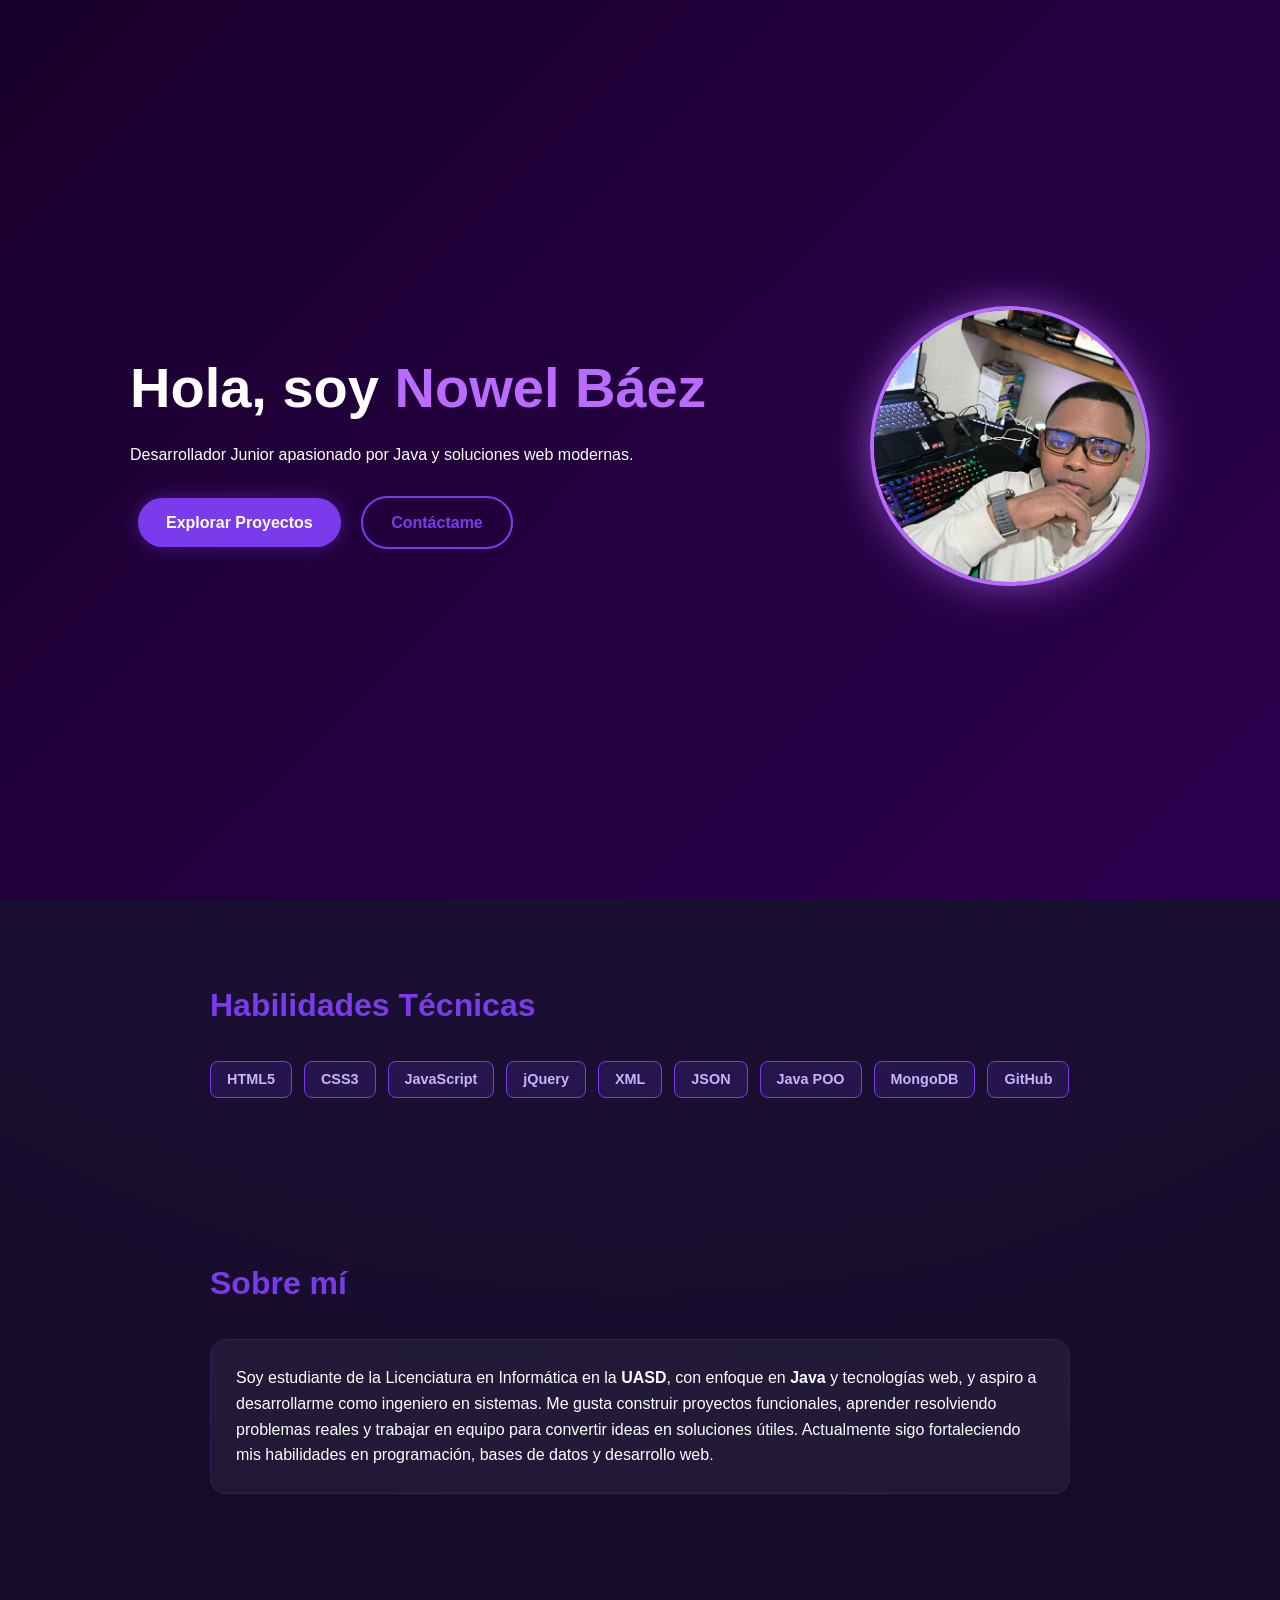
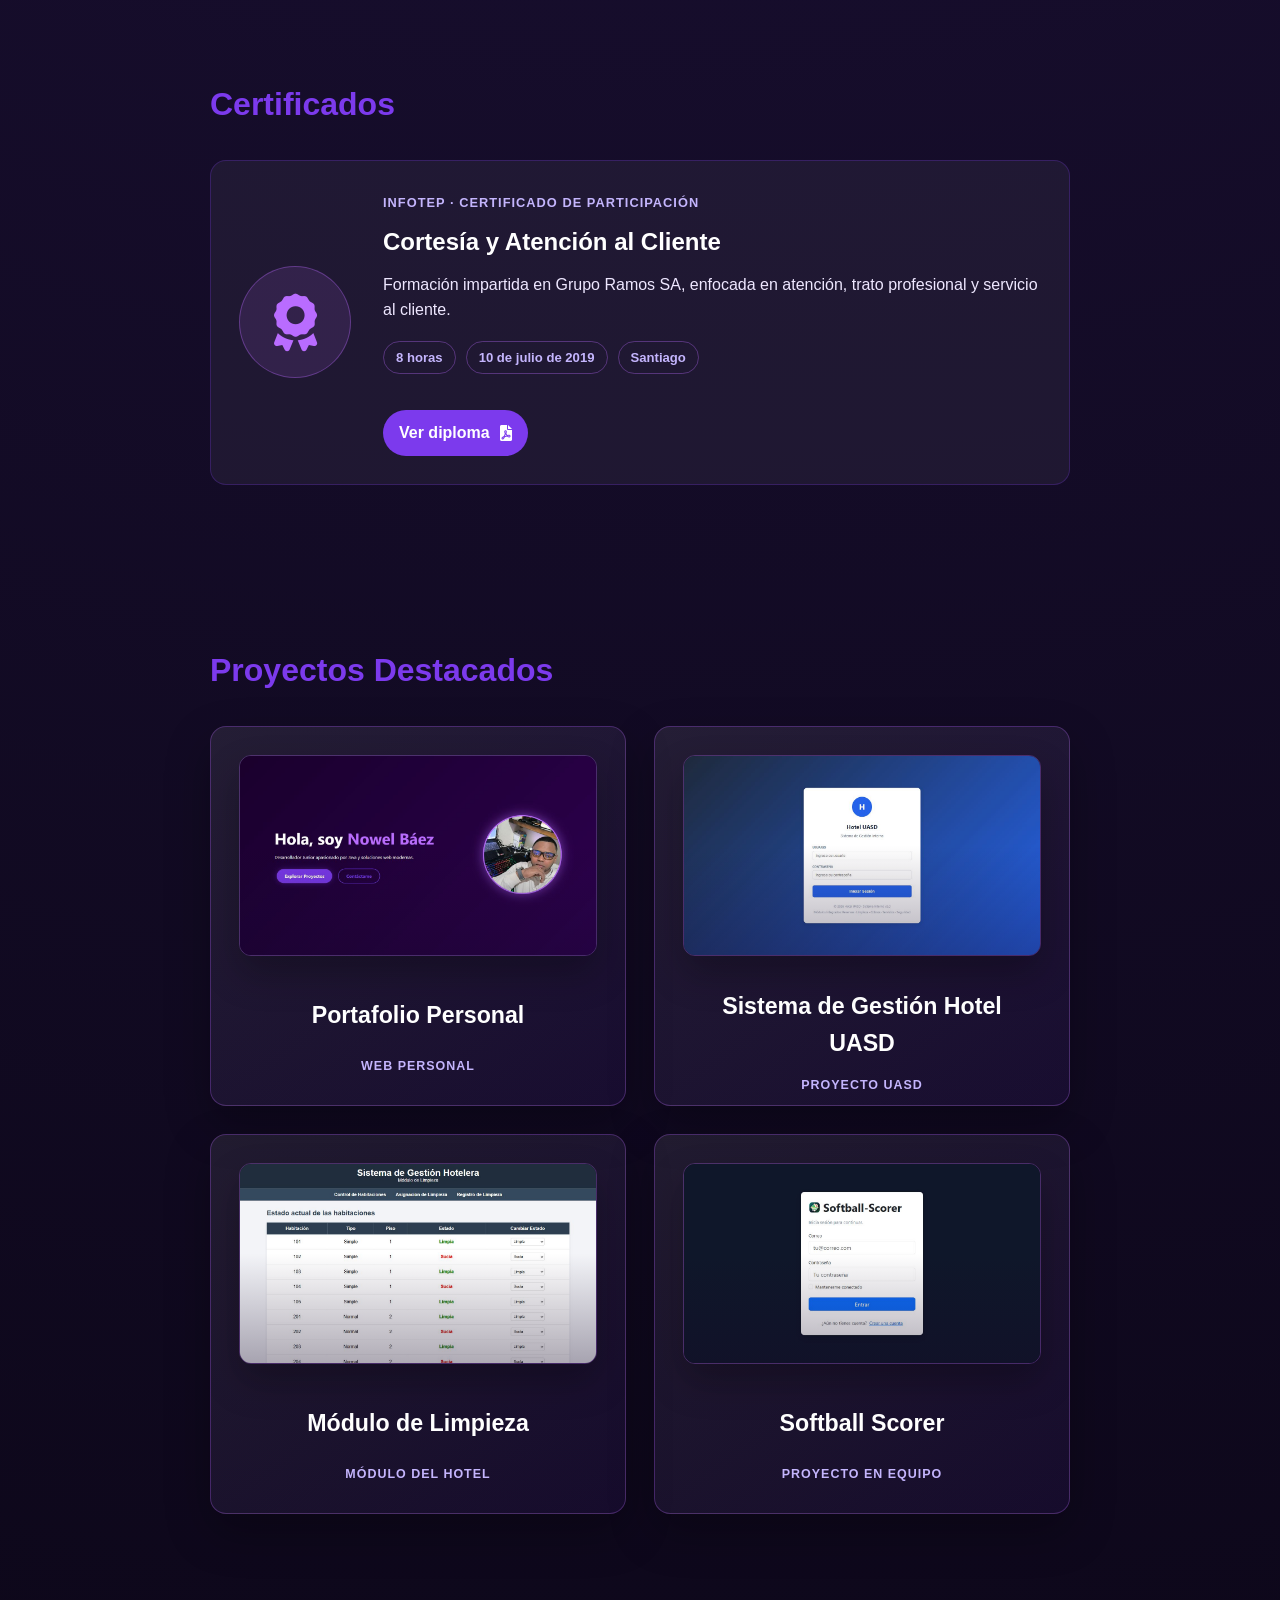
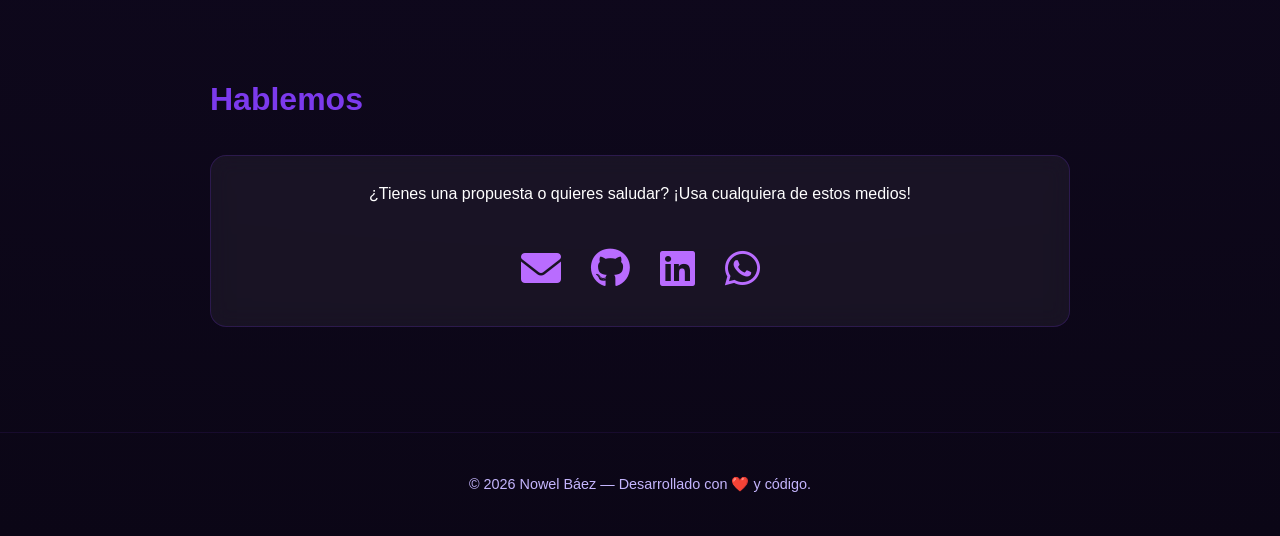
==== index.html @ e8043a9c "Agregar capturas reales a proyectos" ====
﻿<!DOCTYPE html>
<html lang="es">
<head>
    <meta charset="UTF-8">
    <meta name="viewport" content="width=device-width, initial-scale=1.0">
    <title>Nowel Báez | Desarrollador Java & Web</title>
    <link rel="stylesheet" href="style.css?v=project-images-1">
    <link rel="stylesheet" href="https://cdnjs.cloudflare.com/ajax/libs/font-awesome/6.0.0/css/all.min.css">
</head>

<body>

    <header>
        <div class="hero">
            <div class="hero-content">
                <div class="hero-text">
                    <h1>Hola, soy <span>Nowel Báez</span></h1>
                    <p>Desarrollador Junior apasionado por Java y soluciones web modernas.</p>
                    <div class="buttons">
                        <a href="#proyectos" class="btn-primary">Explorar Proyectos</a>
                        <a href="#contacto" class="btn-secondary">Contáctame</a>
                    </div>
                </div>
                <div class="hero-image">
                    <img src="img/nowel.jpg" alt="Foto de perfil de Nowel Báez">
                </div>
            </div>
        </div>
    </header>

    <section id="habilidades">
        <h2>Habilidades Técnicas</h2>
        <div class="skills-container">
            <span class="skill-tag">HTML5</span>
            <span class="skill-tag">CSS3</span>
            <span class="skill-tag">JavaScript</span>
            <span class="skill-tag">jQuery</span>
            <span class="skill-tag">XML</span>
            <span class="skill-tag">JSON</span>
            <span class="skill-tag">Java POO</span>
            <span class="skill-tag">MongoDB</span>
            <span class="skill-tag">GitHub</span>
        </div>
    </section>

    <section id="sobre-mi">
        <h2>Sobre mí</h2>
        <div class="card">
            <p>
                Soy estudiante de la Licenciatura en Informática en la <strong>UASD</strong>, con enfoque en <strong>Java</strong> y tecnologías web, y aspiro a desarrollarme como ingeniero en sistemas.
                Me gusta construir proyectos funcionales, aprender resolviendo problemas reales y trabajar en equipo para convertir ideas en soluciones útiles.
                Actualmente sigo fortaleciendo mis habilidades en programación, bases de datos y desarrollo web.
            </p>
        </div>
    </section>

    <section id="certificados">
        <h2>Certificados</h2>
        <div class="certificate-card">
            <div class="certificate-icon">
                <i class="fas fa-award"></i>
            </div>
            <div class="certificate-content">
                <span class="certificate-kicker">INFOTEP · Certificado de Participación</span>
                <h3>Cortesía y Atención al Cliente</h3>
                <p>Formación impartida en Grupo Ramos SA, enfocada en atención, trato profesional y servicio al cliente.</p>
                <div class="certificate-details">
                    <span>8 horas</span>
                    <span>10 de julio de 2019</span>
                    <span>Santiago</span>
                </div>
                <a href="certificados/cortesia-atencion-cliente-infotep.pdf" target="_blank" class="project-link">
                    Ver diploma <i class="fas fa-file-pdf"></i>
                </a>
            </div>
        </div>
    </section>

    <section id="proyectos">
        <h2>Proyectos Destacados</h2>
        <div class="projects-grid">
            <article class="project-card">
                <div class="project-card-inner">
                    <div class="project-face project-front">
                        <figure class="project-preview">
                            <img src="img/proyectos/portafolio.png" alt="Vista del portafolio personal ejecutado">
                        </figure>
                        <h3>Portafolio Personal</h3>
                        <span class="project-kicker">Web personal</span>
                    </div>
                    <div class="project-face project-back">
                        <h3>Descripción</h3>
                        <p>Lo hice para mostrar quién soy, qué estoy aprendiendo y tener un espacio donde reunir mis proyectos mientras sigo creciendo como desarrollador.</p>
                        <div class="project-tags">
                            <span>HTML</span>
                            <span>CSS</span>
                            <span>GitHub Pages</span>
                        </div>
                        <a href="https://github.com/nowelbaez2017-ux/nowelbaez2017-ux.github.io" target="_blank" class="project-link">
                            Ver proyecto <i class="fab fa-github"></i>
                        </a>
                    </div>
                </div>
            </article>

            <article class="project-card">
                <div class="project-card-inner">
                    <div class="project-face project-front">
                        <figure class="project-preview">
                            <img src="img/proyectos/hotel-uasd.png" alt="Pantalla de acceso del Sistema de Gestión Hotel UASD">
                        </figure>
                        <h3>Sistema de Gestión Hotel UASD</h3>
                        <span class="project-kicker">Proyecto UASD</span>
                    </div>
                    <div class="project-face project-back">
                        <h3>Descripción</h3>
                        <p>Proyecto final desarrollado con la participación del curso completo, organizado en grupos de tres personas. Cada grupo trabajó un módulo específico y luego se integraron las partes para construir un sistema hotelero funcional.</p>
                        <div class="project-tags">
                            <span>HTML</span>
                            <span>CSS</span>
                            <span>JavaScript</span>
                            <span>jQuery</span>
                            <span>XML</span>
                            <span>Proyecto grupal</span>
                        </div>
                        <a href="https://github.com/nowelbaez2017-ux/nowelbaez2017-ux.github.io/tree/hotel-uasd-sistema-gestion" target="_blank" class="project-link">
                            Ver proyecto <i class="fab fa-github"></i>
                        </a>
                    </div>
                </div>
            </article>

            <article class="project-card">
                <div class="project-card-inner">
                    <div class="project-face project-front">
                        <figure class="project-preview">
                            <img src="img/proyectos/modulo-limpieza.png" alt="Vista del módulo de limpieza del hotel ejecutado">
                        </figure>
                        <h3>Módulo de Limpieza</h3>
                        <span class="project-kicker">Módulo del hotel</span>
                    </div>
                    <div class="project-face project-back">
                        <h3>Descripción</h3>
                        <p>Este módulo de limpieza permite gestionar las habitaciones del hotel, asignar tareas al personal y actualizar el estado de cada habitación para llevar un mejor control dentro del sistema.</p>
                        <div class="project-tags">
                            <span>HTML</span>
                            <span>JavaScript</span>
                            <span>XML</span>
                            <span>Colaboración</span>
                            <span>Liderazgo</span>
                        </div>
                        <a href="https://github.com/nowelbaez2017-ux/nowelbaez2017-ux.github.io/tree/hotel-uasd-sistema-gestion/modules/limpieza" target="_blank" class="project-link">
                            Ver proyecto <i class="fab fa-github"></i>
                        </a>
                    </div>
                </div>
            </article>

            <article class="project-card">
                <div class="project-card-inner">
                    <div class="project-face project-front">
                        <figure class="project-preview">
                            <img src="img/proyectos/softball-scorer.png" alt="Pantalla de acceso de Softball Scorer">
                        </figure>
                        <h3>Softball Scorer</h3>
                        <span class="project-kicker">Proyecto en equipo</span>
                    </div>
                    <div class="project-face project-back">
                        <h3>Descripción</h3>
                        <p>Proyecto desarrollado en colaboración con Wilfredi para optimizar el registro de anotaciones en partidos de softball, reemplazando el uso de hojas físicas por una solución digital más práctica.</p>
                        <div class="project-tags">
                            <span>Java</span>
                            <span>POO</span>
                            <span>Trabajo en equipo</span>
                        </div>
                        <a href="https://github.com/wilfredysilverio/Softball-Scorer" target="_blank" class="project-link">
                            Ver proyecto <i class="fab fa-github"></i>
                        </a>
                    </div>
                </div>
            </article>
        </div>
    </section>

    <section id="contacto">
        <h2>Hablemos</h2>
        <div class="card" style="text-align: center;">
            <p style="margin-bottom: 20px;">¿Tienes una propuesta o quieres saludar? ¡Usa cualquiera de estos medios!</p>
            <div class="contact-icons">
               <a href="mailto:NowelBaez2017@gmail.com" class="social-icon" title="Enviar Email">
                <i class="fas fa-envelope"></i>
              </a>
                <a href="https://github.com/nowelbaez2017-ux" target="_blank" class="social-icon" title="Visitar GitHub">
                    <i class="fab fa-github"></i>
                </a>
                <a href="https://www.linkedin.com/in/nowel-baez-0715b7283/" target="_blank" class="social-icon" title="LinkedIn">
                    <i class="fab fa-linkedin"></i>
                </a>
              <a  href="https://wa.me/18296310717" target="_blank" class="social-icon" title="WhatsApp">
                 <i class="fab fa-whatsapp"></i>
              </a>
            </div>
        </div>
    </section>

    <footer>
        <p>© 2026 Nowel Báez — Desarrollado con ❤️ y código.</p>
    </footer>

</body>
</html>
---- style.css ----
/* 1. ESTILOS GENERALES */
* {
    margin: 0;
    padding: 0;
    box-sizing: border-box;
}

body {
    font-family: 'Segoe UI', Arial, sans-serif;
    background: radial-gradient(circle at top, #1e123b, #0b0616);
    color: #ffffff;
    line-height: 1.6;
}

/* 2. HERO / HEADER */
header {
    background: linear-gradient(135deg, #1a002d, #2d004f);
    min-height: 100vh;
    display: flex;
    align-items: center;
    justify-content: center;
}

.hero {
    width: 100%;
    max-width: 1100px;
    padding: 40px;
}

.hero-content {
    display: flex;
    align-items: center;
    justify-content: space-between;
    gap: 40px;
}

.hero-text h1 {
    font-size: 3.5rem;
    margin-bottom: 10px;
}

.hero-text span {
    color: #b96cff;
}

.hero-image img {
    width: 280px;
    height: 280px;
    object-fit: cover;
    border-radius: 50%;
    border: 4px solid #b96cff;
    box-shadow: 0 0 40px rgba(185, 108, 255, 0.6);
}

/* 3. BOTONES */
.buttons {
    margin-top: 20px;
}

.buttons a {
    display: inline-block;
    padding: 12px 28px;
    margin: 8px;
    border-radius: 999px;
    text-decoration: none;
    font-weight: bold;
    transition: all 0.3s ease;
}

.btn-primary {
    background: #7c3aed;
    color: #fff;
    box-shadow: 0 0 20px rgba(124,58,237,0.4);
}

.btn-primary:hover {
    background: #6d28d9;
    transform: translateY(-3px);
    box-shadow: 0 5px 25px rgba(124,58,237,0.6);
}

.btn-secondary {
    border: 2px solid #7c3aed;
    color: #7c3aed;
}

.btn-secondary:hover {
    background: rgba(124, 58, 237, 0.1);
    transform: translateY(-3px);
}

/* 4. SECCIONES Y TARJETAS */
section {
    max-width: 900px;
    margin: auto;
    padding: 80px 20px;
}

section h2 {
    color: #7c3aed;
    margin-bottom: 30px;
    font-size: 2rem;
}

.card {
    background: rgba(255,255,255,0.05);
    padding: 25px;
    border-radius: 16px;
    margin-bottom: 25px;
    border: 1px solid rgba(124,58,237,0.2);
    backdrop-filter: blur(10px);
    transition: transform 0.3s ease;
}

.card:hover {
    transform: scale(1.01);
    border-color: rgba(185, 108, 255, 0.4);
}

.certificate-card {
    align-items: center;
    background: rgba(255,255,255,0.05);
    border: 1px solid rgba(124,58,237,0.25);
    border-radius: 16px;
    display: grid;
    gap: 24px;
    grid-template-columns: 120px 1fr;
    padding: 28px;
    transition: transform 0.3s ease, border-color 0.3s ease;
}

.certificate-card:hover {
    border-color: rgba(185, 108, 255, 0.4);
    transform: translateY(-4px);
}

.certificate-icon {
    align-items: center;
    background: rgba(185, 108, 255, 0.12);
    border: 1px solid rgba(185, 108, 255, 0.35);
    border-radius: 50%;
    color: #b96cff;
    display: flex;
    font-size: 3.6rem;
    height: 112px;
    justify-content: center;
    width: 112px;
}

.certificate-kicker {
    color: #c4b5fd;
    display: inline-block;
    font-size: 0.8rem;
    font-weight: 700;
    letter-spacing: 0.08em;
    margin-bottom: 10px;
    text-transform: uppercase;
}

.certificate-content h3 {
    font-size: 1.5rem;
    margin-bottom: 10px;
}

.certificate-content p {
    color: #eee7ff;
    margin-bottom: 18px;
}

.certificate-details {
    display: flex;
    flex-wrap: wrap;
    gap: 10px;
    margin-bottom: 18px;
}

.certificate-details span {
    border: 1px solid rgba(185, 108, 255, 0.35);
    border-radius: 999px;
    color: #c4b5fd;
    font-size: 0.82rem;
    font-weight: 600;
    padding: 5px 12px;
}

.projects-grid {
    display: grid;
    grid-template-columns: repeat(2, minmax(0, 1fr));
    gap: 28px;
}

.project-card {
    min-height: 380px;
    perspective: 1200px;
}

.project-card-inner {
    height: 100%;
    min-height: 380px;
    position: relative;
    transform-style: preserve-3d;
    transition: transform 0.7s ease;
}

.project-card:hover .project-card-inner,
.project-card:focus-within .project-card-inner {
    transform: rotateY(180deg);
}

.project-face {
    background: linear-gradient(145deg, rgba(255,255,255,0.08), rgba(124, 58, 237, 0.08));
    border: 1px solid rgba(185, 108, 255, 0.28);
    border-radius: 16px;
    box-shadow: 0 18px 45px rgba(0, 0, 0, 0.28);
    backface-visibility: hidden;
    display: flex;
    flex-direction: column;
    inset: 0;
    min-height: 380px;
    padding: 28px;
    position: absolute;
}

.project-front {
    align-items: center;
    justify-content: space-between;
    overflow: hidden;
    text-align: center;
    transform: rotateY(0deg);
}

.project-back {
    background: linear-gradient(145deg, rgba(124, 58, 237, 0.22), rgba(20, 8, 38, 0.96));
    justify-content: space-between;
    transform: rotateY(180deg);
}

.project-logo {
    align-items: center;
    background: rgba(185, 108, 255, 0.12);
    border: 1px solid rgba(185, 108, 255, 0.35);
    border-radius: 50%;
    box-shadow: 0 0 32px rgba(185, 108, 255, 0.25);
    color: #b96cff;
    display: flex;
    font-size: 4.2rem;
    height: 124px;
    justify-content: center;
    margin-bottom: 26px;
    width: 124px;
}

.project-preview {
    aspect-ratio: 16 / 9;
    border: 1px solid rgba(185, 108, 255, 0.28);
    border-radius: 12px;
    box-shadow: 0 18px 36px rgba(0, 0, 0, 0.26);
    flex-shrink: 0;
    margin: 0 0 20px;
    overflow: hidden;
    position: relative;
    width: 100%;
}

.project-preview::after {
    background: linear-gradient(180deg, rgba(20, 8, 38, 0) 45%, rgba(20, 8, 38, 0.34));
    content: "";
    inset: 0;
    pointer-events: none;
    position: absolute;
}

.project-preview img {
    display: block;
    height: 100%;
    object-fit: cover;
    object-position: center;
    width: 100%;
}

.project-kicker {
    color: #c4b5fd;
    font-size: 0.78rem;
    font-weight: 700;
    letter-spacing: 0.08em;
    text-transform: uppercase;
}

.project-face h3 {
    font-size: 1.45rem;
    margin: 12px 0;
}

.project-front h3 {
    margin-bottom: 14px;
    max-width: 280px;
}

.project-face p {
    color: #eee7ff;
    font-size: 0.92rem;
    line-height: 1.55;
}

.project-tags {
    display: flex;
    flex-wrap: wrap;
    gap: 10px;
    margin-top: 20px;
}

.project-tags span {
    border: 1px solid rgba(185, 108, 255, 0.35);
    border-radius: 999px;
    color: #c4b5fd;
    font-size: 0.78rem;
    font-weight: 600;
    padding: 5px 12px;
}

.project-link {
    align-items: center;
    background: #7c3aed;
    border-radius: 999px;
    color: #ffffff;
    display: inline-flex;
    font-weight: 700;
    gap: 10px;
    margin-top: 18px;
    padding: 10px 16px;
    text-decoration: none;
    width: fit-content;
}

.project-link:hover {
    background: #6d28d9;
    color: #ffffff;
}

/* 4.1 HABILIDADES */
.skills-container {
    display: flex;
    gap: 12px;
    flex-wrap: wrap;
    margin-top: 10px;
}

.skill-tag {
    background: rgba(124, 58, 237, 0.15);
    border: 1px solid #7c3aed;
    color: #c4b5fd;
    padding: 6px 16px;
    border-radius: 8px;
    font-size: 0.9rem;
    font-weight: 600;
    transition: background 0.3s;
}

/* 5. ICONOS DE CONTACTO Y PROYECTOS */
.contact-icons {
    display: flex;
    justify-content: center;
    gap: 30px;
    flex-wrap: wrap;
    padding-top: 10px;
}

.social-icon, .project-icon {
    color: #b96cff;
    font-size: 2.5rem;
    text-decoration: none;
    transition: all 0.3s ease;
    display: inline-block;
}

.project-icon {
    font-size: 1.8rem;
}

.social-icon:hover, .project-icon:hover {
    color: #ffffff;
    transform: translateY(-8px);
    filter: drop-shadow(0 0 10px #b96cff);
}

/* 6. FOOTER */
footer {
    text-align: center;
    padding: 40px;
    color: #c4b5fd;
    font-size: 0.9rem;
    border-top: 1px solid rgba(124,58,237,0.1);
}

/* 7. RESPONSIVIDAD */
@media (max-width: 768px) {
    .hero-content {
        flex-direction: column-reverse;
        text-align: center;
        gap: 30px;
    }

    .hero-text h1 {
        font-size: 2.5rem;
    }

    .hero-image img {
        width: 200px;
        height: 200px;
    }

    section {
        padding: 50px 20px;
    }

    .projects-grid {
        grid-template-columns: 1fr;
    }

    .certificate-card {
        grid-template-columns: 1fr;
        text-align: center;
    }

    .certificate-icon,
    .certificate-card .project-link {
        margin-left: auto;
        margin-right: auto;
    }

    .certificate-details {
        justify-content: center;
    }

    .project-card,
    .project-card-inner,
    .project-face {
        min-height: 380px;
    }

    .project-logo {
        font-size: 3.4rem;
        height: 104px;
        width: 104px;
    }
    
    .social-icon {
        font-size: 2rem;
        gap: 20px;
    }
}
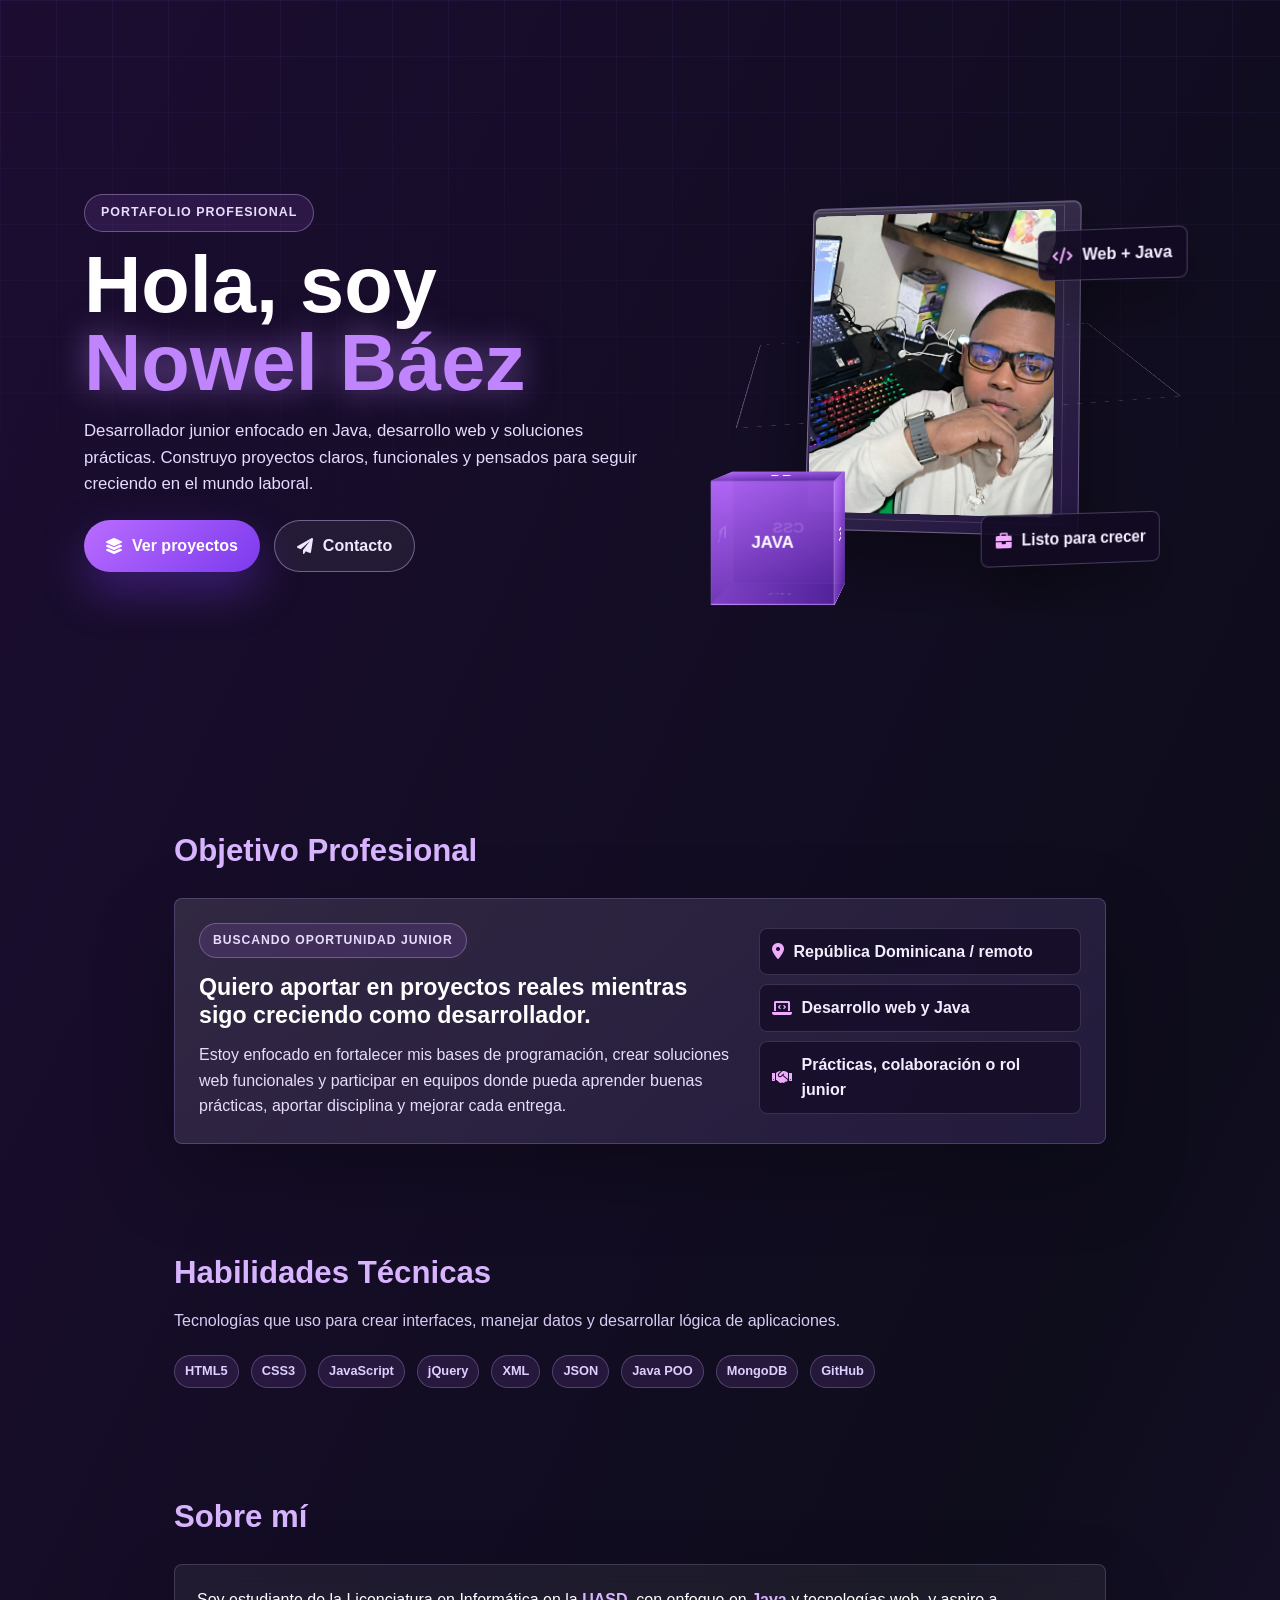
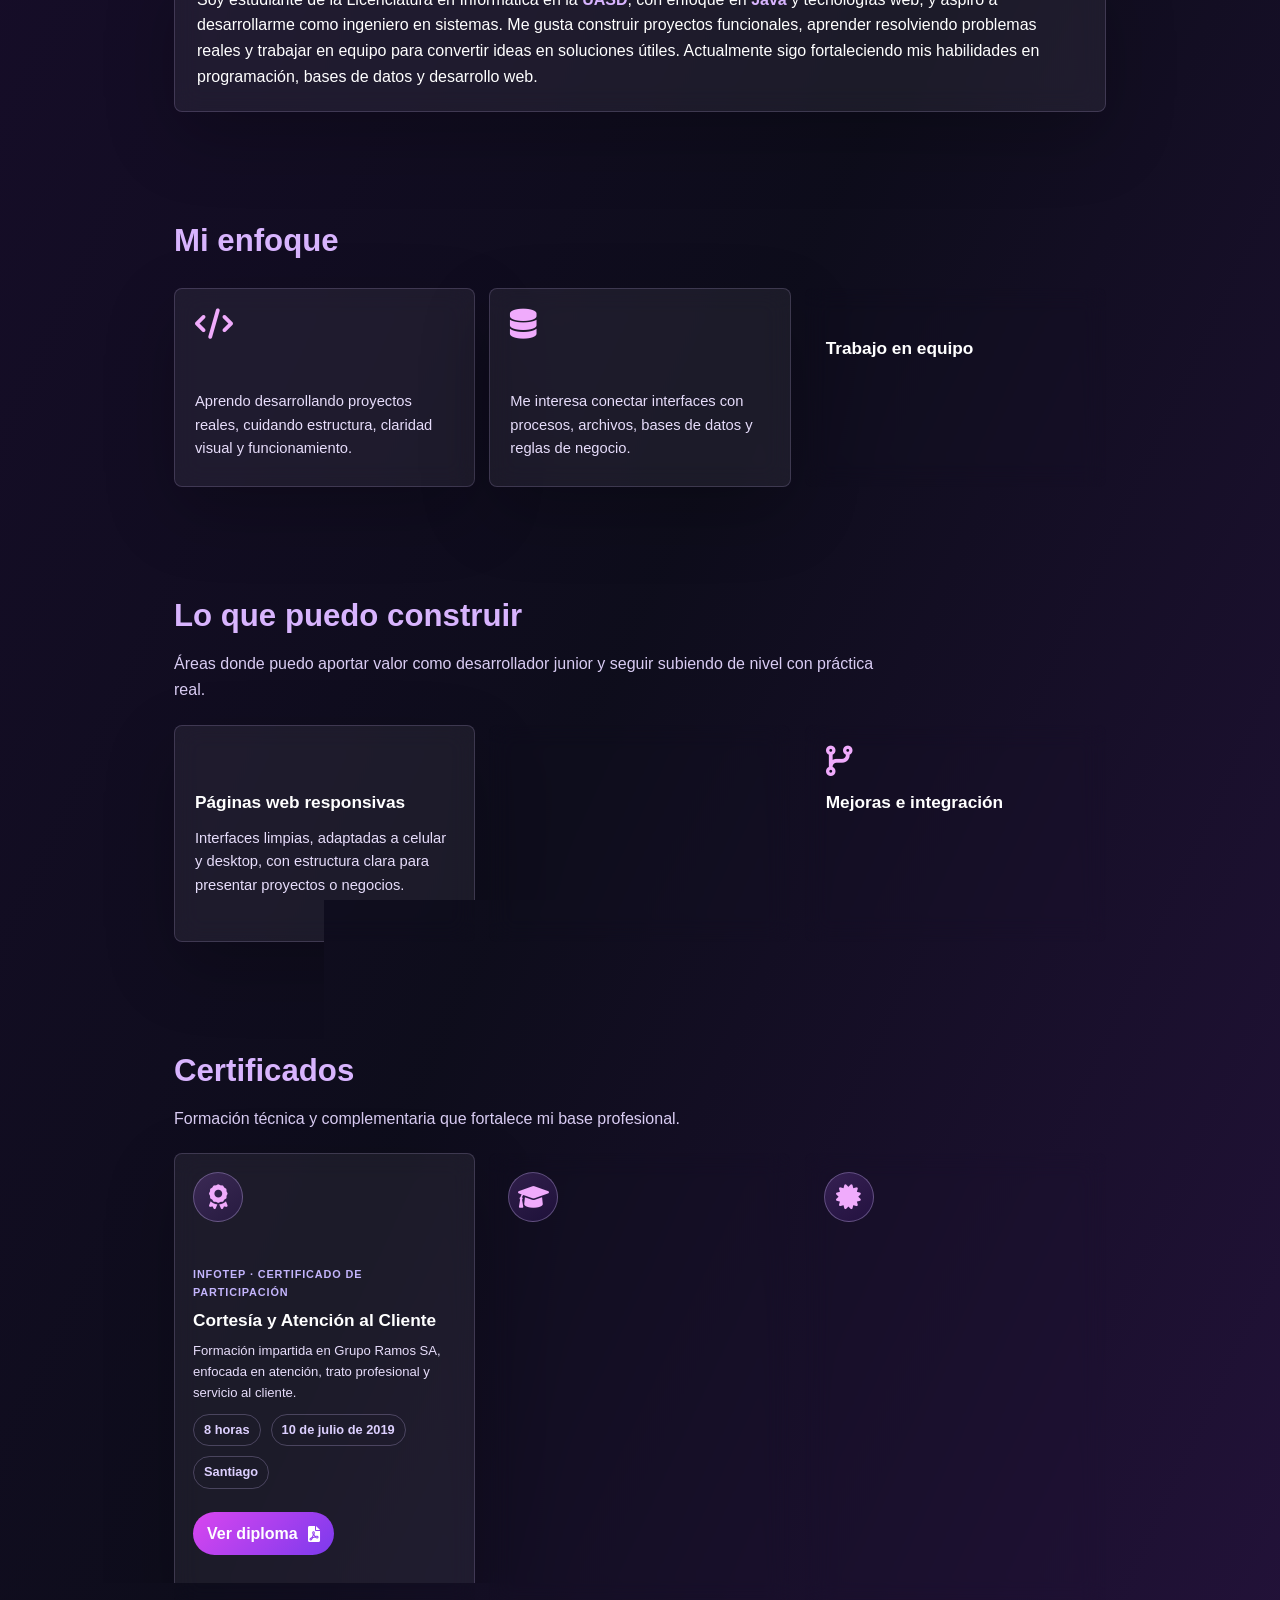
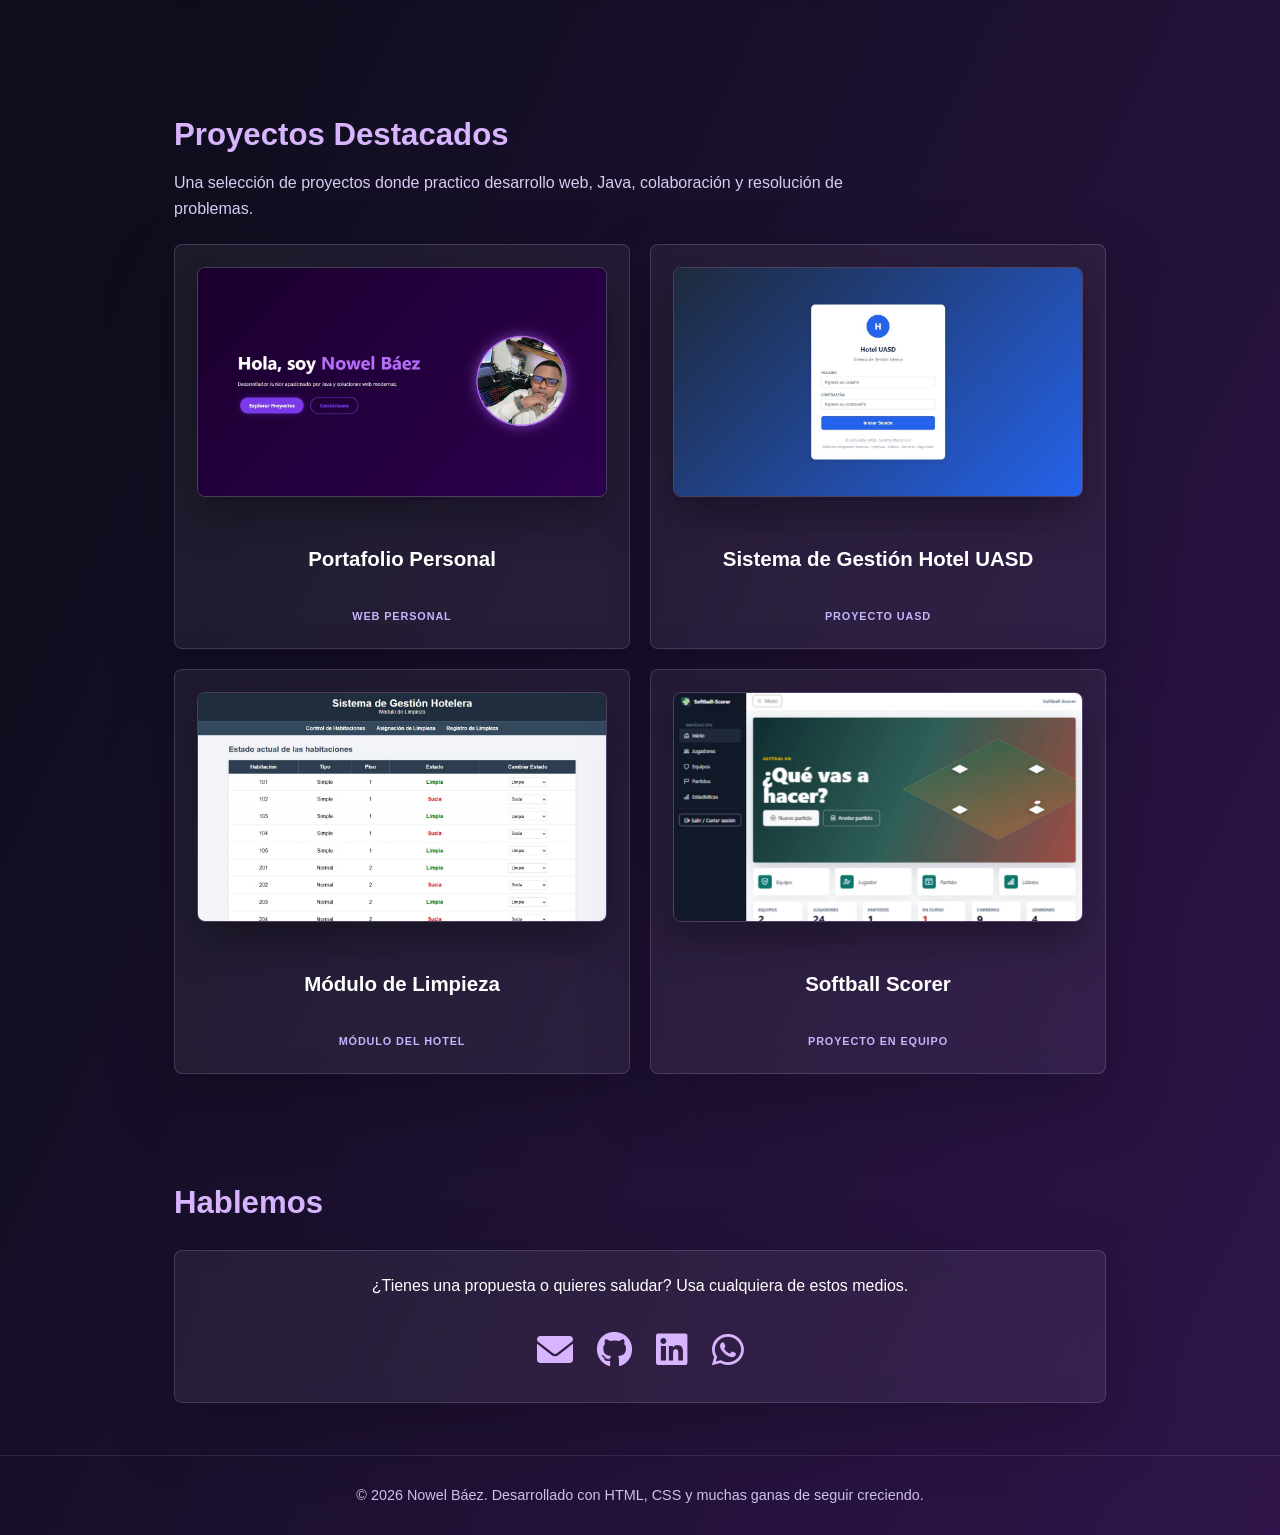
==== commit df394f2d: "Optimizar rendimiento movil del portafolio" ====
--- a/index.html
+++ b/index.html
@@ -3,8 +3,13 @@
 <head>
     <meta charset="UTF-8">
     <meta name="viewport" content="width=device-width, initial-scale=1.0">
-    <title>Nowel Báez | Desarrollador Java & Web</title>
-    <link rel="stylesheet" href="style.css?v=project-images-1">
+    <title>Nowel Báez | Portafolio</title>
+    <meta name="description" content="Portafolio de Nowel Báez, desarrollador junior enfocado en Java, desarrollo web y soluciones funcionales.">
+    <meta property="og:title" content="Nowel Báez | Desarrollador Junior">
+    <meta property="og:description" content="Portafolio profesional de Nowel Báez: Java, desarrollo web, proyectos académicos y soluciones funcionales.">
+    <meta property="og:image" content="img/nowel.jpg">
+    <meta property="og:type" content="website">
+    <link rel="stylesheet" href="style.css?v=mobile-performance-1">
     <link rel="stylesheet" href="https://cdnjs.cloudflare.com/ajax/libs/font-awesome/6.0.0/css/all.min.css">
 </head>
 
@@ -14,22 +19,59 @@
         <div class="hero">
             <div class="hero-content">
                 <div class="hero-text">
+                    <span class="portfolio-label">Portafolio profesional</span>
                     <h1>Hola, soy <span>Nowel Báez</span></h1>
-                    <p>Desarrollador Junior apasionado por Java y soluciones web modernas.</p>
+                    <p>Desarrollador junior enfocado en Java, desarrollo web y soluciones prácticas. Construyo proyectos claros, funcionales y pensados para seguir creciendo en el mundo laboral.</p>
                     <div class="buttons">
-                        <a href="#proyectos" class="btn-primary">Explorar Proyectos</a>
-                        <a href="#contacto" class="btn-secondary">Contáctame</a>
-                    </div>
-                </div>
-                <div class="hero-image">
-                    <img src="img/nowel.jpg" alt="Foto de perfil de Nowel Báez">
+                        <a href="#proyectos" class="btn-primary"><i class="fas fa-layer-group"></i> Ver proyectos</a>
+                        <a href="#contacto" class="btn-secondary"><i class="fas fa-paper-plane"></i> Contacto</a>
+                    </div>
+                </div>
+                <div class="hero-visual" aria-label="Presentación visual de Nowel">
+                    <div class="profile-card tilt-card">
+                        <div class="profile-orbit"></div>
+                        <img src="img/nowel.jpg" alt="Foto de perfil de Nowel Báez" width="1152" height="1154" decoding="async" fetchpriority="high">
+                    </div>
+                    <div class="tech-cube" aria-hidden="true">
+                        <div class="cube-face front">Java</div>
+                        <div class="cube-face back">CSS</div>
+                        <div class="cube-face right">JS</div>
+                        <div class="cube-face left">HTML</div>
+                        <div class="cube-face top">DB</div>
+                        <div class="cube-face bottom">Git</div>
+                    </div>
+                    <div class="floating-card floating-card-one">
+                        <i class="fas fa-code"></i>
+                        <span>Web + Java</span>
+                    </div>
+                    <div class="floating-card floating-card-two">
+                        <i class="fas fa-briefcase"></i>
+                        <span>Listo para crecer</span>
+                    </div>
                 </div>
             </div>
         </div>
     </header>
 
-    <section id="habilidades">
+    <section id="objetivo" class="reveal-section">
+        <h2>Objetivo Profesional</h2>
+        <div class="career-card">
+            <div>
+                <span class="section-badge">Buscando oportunidad junior</span>
+                <h3>Quiero aportar en proyectos reales mientras sigo creciendo como desarrollador.</h3>
+                <p>Estoy enfocado en fortalecer mis bases de programación, crear soluciones web funcionales y participar en equipos donde pueda aprender buenas prácticas, aportar disciplina y mejorar cada entrega.</p>
+            </div>
+            <div class="career-points">
+                <span><i class="fas fa-location-dot"></i> República Dominicana / remoto</span>
+                <span><i class="fas fa-laptop-code"></i> Desarrollo web y Java</span>
+                <span><i class="fas fa-handshake"></i> Prácticas, colaboración o rol junior</span>
+            </div>
+        </div>
+    </section>
+
+    <section id="habilidades" class="reveal-section">
         <h2>Habilidades Técnicas</h2>
+        <p class="section-intro">Tecnologías que uso para crear interfaces, manejar datos y desarrollar lógica de aplicaciones.</p>
         <div class="skills-container">
             <span class="skill-tag">HTML5</span>
             <span class="skill-tag">CSS3</span>
@@ -43,7 +85,7 @@
         </div>
     </section>
 
-    <section id="sobre-mi">
+    <section id="sobre-mi" class="reveal-section">
         <h2>Sobre mí</h2>
         <div class="card">
             <p>
@@ -54,49 +96,138 @@
         </div>
     </section>
 
-    <section id="certificados">
+    <section id="enfoque" class="reveal-section">
+        <h2>Mi enfoque</h2>
+        <div class="focus-grid">
+            <article class="focus-item">
+                <i class="fas fa-code"></i>
+                <h3>Construcción práctica</h3>
+                <p>Aprendo desarrollando proyectos reales, cuidando estructura, claridad visual y funcionamiento.</p>
+            </article>
+            <article class="focus-item">
+                <i class="fas fa-database"></i>
+                <h3>Lógica y datos</h3>
+                <p>Me interesa conectar interfaces con procesos, archivos, bases de datos y reglas de negocio.</p>
+            </article>
+            <article class="focus-item">
+                <i class="fas fa-people-group"></i>
+                <h3>Trabajo en equipo</h3>
+                <p>He colaborado en proyectos académicos dividiendo módulos, integrando avances y documentando resultados.</p>
+            </article>
+        </div>
+    </section>
+
+    <section id="servicios" class="reveal-section">
+        <h2>Lo que puedo construir</h2>
+        <p class="section-intro">Áreas donde puedo aportar valor como desarrollador junior y seguir subiendo de nivel con práctica real.</p>
+        <div class="service-grid">
+            <article class="service-card">
+                <i class="fas fa-window-maximize"></i>
+                <h3>Páginas web responsivas</h3>
+                <p>Interfaces limpias, adaptadas a celular y desktop, con estructura clara para presentar proyectos o negocios.</p>
+            </article>
+            <article class="service-card">
+                <i class="fas fa-gears"></i>
+                <h3>Módulos administrativos</h3>
+                <p>Vistas para registrar, consultar y organizar información, como habitaciones, tareas, usuarios o reportes.</p>
+            </article>
+            <article class="service-card">
+                <i class="fas fa-code-branch"></i>
+                <h3>Mejoras e integración</h3>
+                <p>Corrección de detalles visuales, organización de código, integración de módulos y colaboración en equipo.</p>
+            </article>
+        </div>
+    </section>
+
+    <section id="certificados" class="reveal-section">
         <h2>Certificados</h2>
-        <div class="certificate-card">
-            <div class="certificate-icon">
-                <i class="fas fa-award"></i>
-            </div>
-            <div class="certificate-content">
-                <span class="certificate-kicker">INFOTEP · Certificado de Participación</span>
-                <h3>Cortesía y Atención al Cliente</h3>
-                <p>Formación impartida en Grupo Ramos SA, enfocada en atención, trato profesional y servicio al cliente.</p>
-                <div class="certificate-details">
-                    <span>8 horas</span>
-                    <span>10 de julio de 2019</span>
-                    <span>Santiago</span>
-                </div>
-                <a href="certificados/cortesia-atencion-cliente-infotep.pdf" target="_blank" class="project-link">
-                    Ver diploma <i class="fas fa-file-pdf"></i>
-                </a>
-            </div>
-        </div>
-    </section>
-
-    <section id="proyectos">
+        <p class="section-intro">Formación técnica y complementaria que fortalece mi base profesional.</p>
+        <div class="certificate-list">
+            <div class="certificate-card">
+                <div class="certificate-icon">
+                    <i class="fas fa-award"></i>
+                </div>
+                <div class="certificate-content">
+                    <span class="certificate-kicker">INFOTEP · Certificado de Participación</span>
+                    <h3>Cortesía y Atención al Cliente</h3>
+                    <p>Formación impartida en Grupo Ramos SA, enfocada en atención, trato profesional y servicio al cliente.</p>
+                    <div class="certificate-details">
+                        <span>8 horas</span>
+                        <span>10 de julio de 2019</span>
+                        <span>Santiago</span>
+                    </div>
+                    <a href="certificados/cortesia-atencion-cliente-infotep.pdf" target="_blank" rel="noopener noreferrer" class="project-link">
+                        Ver diploma <i class="fas fa-file-pdf"></i>
+                    </a>
+                </div>
+            </div>
+
+            <div class="certificate-card">
+                <div class="certificate-icon">
+                    <i class="fas fa-graduation-cap"></i>
+                </div>
+                <div class="certificate-content">
+                    <span class="certificate-kicker">Ministerio de Educación · Certificación académica</span>
+                    <h3>Bachillerato Técnico en Mecatrónica</h3>
+                    <p>Certificación del Politécnico México que valida mi formación técnico-profesional en el área de Mecatrónica.</p>
+                    <div class="certificate-details">
+                        <span>Politécnico México</span>
+                        <span>Técnico Profesional</span>
+                        <span>26 de julio de 2018</span>
+                    </div>
+                    <a href="certificados/bachillerato-tecnico-mecatronica.pdf" target="_blank" rel="noopener noreferrer" class="project-link">
+                        Ver certificado <i class="fas fa-file-pdf"></i>
+                    </a>
+                </div>
+            </div>
+
+            <div class="certificate-card">
+                <div class="certificate-icon">
+                    <i class="fas fa-certificate"></i>
+                </div>
+                <div class="certificate-content">
+                    <span class="certificate-kicker">Politécnico México · Diploma técnico-profesional</span>
+                    <h3>Técnico en Mecatrónica</h3>
+                    <p>Diploma de formación técnica donde fortalecí bases prácticas de tecnología, mantenimiento y resolución de problemas.</p>
+                    <div class="certificate-details">
+                        <span>Mecatrónica</span>
+                        <span>Modalidad Técnico Profesional</span>
+                        <span>2017</span>
+                    </div>
+                    <a href="certificados/diploma-tecnico-mecatronica.pdf" target="_blank" rel="noopener noreferrer" class="project-link">
+                        Ver diploma <i class="fas fa-file-pdf"></i>
+                    </a>
+                </div>
+            </div>
+        </div>
+    </section>
+
+    <section id="proyectos" class="reveal-section">
         <h2>Proyectos Destacados</h2>
+        <p class="section-intro">Una selección de proyectos donde practico desarrollo web, Java, colaboración y resolución de problemas.</p>
         <div class="projects-grid">
             <article class="project-card">
                 <div class="project-card-inner">
                     <div class="project-face project-front">
                         <figure class="project-preview">
-                            <img src="img/proyectos/portafolio.png" alt="Vista del portafolio personal ejecutado">
+                            <img src="img/proyectos/portafolio.png" alt="Vista del portafolio personal ejecutado" width="1264" height="720" loading="lazy" decoding="async">
                         </figure>
                         <h3>Portafolio Personal</h3>
                         <span class="project-kicker">Web personal</span>
                     </div>
                     <div class="project-face project-back">
-                        <h3>Descripción</h3>
+                        <h3>Portafolio Personal</h3>
                         <p>Lo hice para mostrar quién soy, qué estoy aprendiendo y tener un espacio donde reunir mis proyectos mientras sigo creciendo como desarrollador.</p>
+                        <div class="project-meta">
+                            <span><strong>Rol:</strong> Diseño y desarrollo completo</span>
+                            <span><strong>Aprendizaje:</strong> Identidad visual, responsive y presentación profesional</span>
+                        </div>
                         <div class="project-tags">
                             <span>HTML</span>
                             <span>CSS</span>
                             <span>GitHub Pages</span>
                         </div>
-                        <a href="https://github.com/nowelbaez2017-ux/nowelbaez2017-ux.github.io" target="_blank" class="project-link">
+                        <a href="https://github.com/nowelbaez2017-ux/nowelbaez2017-ux.github.io" target="_blank" rel="noopener noreferrer" class="project-link">
                             Ver proyecto <i class="fab fa-github"></i>
                         </a>
                     </div>
@@ -107,14 +238,18 @@
                 <div class="project-card-inner">
                     <div class="project-face project-front">
                         <figure class="project-preview">
-                            <img src="img/proyectos/hotel-uasd.png" alt="Pantalla de acceso del Sistema de Gestión Hotel UASD">
+                            <img src="img/proyectos/hotel-uasd.png" alt="Pantalla de acceso del Sistema de Gestión Hotel UASD" width="1280" height="720" loading="lazy" decoding="async">
                         </figure>
                         <h3>Sistema de Gestión Hotel UASD</h3>
                         <span class="project-kicker">Proyecto UASD</span>
                     </div>
                     <div class="project-face project-back">
-                        <h3>Descripción</h3>
+                        <h3>Sistema de Gestión Hotel UASD</h3>
                         <p>Proyecto final desarrollado con la participación del curso completo, organizado en grupos de tres personas. Cada grupo trabajó un módulo específico y luego se integraron las partes para construir un sistema hotelero funcional.</p>
+                        <div class="project-meta">
+                            <span><strong>Problema:</strong> Centralizar procesos de gestión hotelera</span>
+                            <span><strong>Rol:</strong> Colaboración por módulo e integración con el equipo</span>
+                        </div>
                         <div class="project-tags">
                             <span>HTML</span>
                             <span>CSS</span>
@@ -123,7 +258,7 @@
                             <span>XML</span>
                             <span>Proyecto grupal</span>
                         </div>
-                        <a href="https://github.com/nowelbaez2017-ux/nowelbaez2017-ux.github.io/tree/hotel-uasd-sistema-gestion" target="_blank" class="project-link">
+                        <a href="https://github.com/nowelbaez2017-ux/sistema-hotelero-uasd" target="_blank" rel="noopener noreferrer" class="project-link">
                             Ver proyecto <i class="fab fa-github"></i>
                         </a>
                     </div>
@@ -134,14 +269,18 @@
                 <div class="project-card-inner">
                     <div class="project-face project-front">
                         <figure class="project-preview">
-                            <img src="img/proyectos/modulo-limpieza.png" alt="Vista del módulo de limpieza del hotel ejecutado">
+                            <img src="img/proyectos/modulo-limpieza.png" alt="Vista del módulo de limpieza del hotel ejecutado" width="1274" height="720" loading="lazy" decoding="async">
                         </figure>
                         <h3>Módulo de Limpieza</h3>
                         <span class="project-kicker">Módulo del hotel</span>
                     </div>
                     <div class="project-face project-back">
-                        <h3>Descripción</h3>
+                        <h3>Módulo de Limpieza</h3>
                         <p>Este módulo de limpieza permite gestionar las habitaciones del hotel, asignar tareas al personal y actualizar el estado de cada habitación para llevar un mejor control dentro del sistema.</p>
+                        <div class="project-meta">
+                            <span><strong>Problema:</strong> Controlar estados y tareas de habitaciones</span>
+                            <span><strong>Aporte:</strong> Flujo de limpieza, organización y liderazgo del módulo</span>
+                        </div>
                         <div class="project-tags">
                             <span>HTML</span>
                             <span>JavaScript</span>
@@ -149,7 +288,7 @@
                             <span>Colaboración</span>
                             <span>Liderazgo</span>
                         </div>
-                        <a href="https://github.com/nowelbaez2017-ux/nowelbaez2017-ux.github.io/tree/hotel-uasd-sistema-gestion/modules/limpieza" target="_blank" class="project-link">
+                        <a href="https://github.com/nabxo/sistema-hotelero-limpieza" target="_blank" rel="noopener noreferrer" class="project-link">
                             Ver proyecto <i class="fab fa-github"></i>
                         </a>
                     </div>
@@ -160,20 +299,24 @@
                 <div class="project-card-inner">
                     <div class="project-face project-front">
                         <figure class="project-preview">
-                            <img src="img/proyectos/softball-scorer.png" alt="Pantalla de acceso de Softball Scorer">
+                            <img src="img/proyectos/softball-scorer.png" alt="Pantalla de acceso de Softball Scorer" width="1264" height="720" loading="lazy" decoding="async">
                         </figure>
                         <h3>Softball Scorer</h3>
                         <span class="project-kicker">Proyecto en equipo</span>
                     </div>
                     <div class="project-face project-back">
-                        <h3>Descripción</h3>
+                        <h3>Softball Scorer</h3>
                         <p>Proyecto desarrollado en colaboración con Wilfredi para optimizar el registro de anotaciones en partidos de softball, reemplazando el uso de hojas físicas por una solución digital más práctica.</p>
+                        <div class="project-meta">
+                            <span><strong>Problema:</strong> Digitalizar anotaciones deportivas</span>
+                            <span><strong>Aprendizaje:</strong> Java POO, trabajo en equipo y lógica de registro</span>
+                        </div>
                         <div class="project-tags">
                             <span>Java</span>
                             <span>POO</span>
                             <span>Trabajo en equipo</span>
                         </div>
-                        <a href="https://github.com/wilfredysilverio/Softball-Scorer" target="_blank" class="project-link">
+                        <a href="https://github.com/wilfredysilverio/Softball-Scorer" target="_blank" rel="noopener noreferrer" class="project-link">
                             Ver proyecto <i class="fab fa-github"></i>
                         </a>
                     </div>
@@ -182,21 +325,21 @@
         </div>
     </section>
 
-    <section id="contacto">
+    <section id="contacto" class="reveal-section">
         <h2>Hablemos</h2>
-        <div class="card" style="text-align: center;">
-            <p style="margin-bottom: 20px;">¿Tienes una propuesta o quieres saludar? ¡Usa cualquiera de estos medios!</p>
+        <div class="card contact-card">
+            <p>¿Tienes una propuesta o quieres saludar? Usa cualquiera de estos medios.</p>
             <div class="contact-icons">
-               <a href="mailto:NowelBaez2017@gmail.com" class="social-icon" title="Enviar Email">
+               <a href="mailto:NowelBaez2017@gmail.com" class="social-icon" title="Enviar Email" aria-label="Enviar email a Nowel">
                 <i class="fas fa-envelope"></i>
               </a>
-                <a href="https://github.com/nowelbaez2017-ux" target="_blank" class="social-icon" title="Visitar GitHub">
+                <a href="https://github.com/nowelbaez2017-ux" target="_blank" rel="noopener noreferrer" class="social-icon" title="Visitar GitHub" aria-label="Visitar GitHub de Nowel">
                     <i class="fab fa-github"></i>
                 </a>
-                <a href="https://www.linkedin.com/in/nowel-baez-0715b7283/" target="_blank" class="social-icon" title="LinkedIn">
+                <a href="https://www.linkedin.com/in/nowel-baez-0715b7283/" target="_blank" rel="noopener noreferrer" class="social-icon" title="LinkedIn" aria-label="Visitar LinkedIn de Nowel">
                     <i class="fab fa-linkedin"></i>
                 </a>
-              <a  href="https://wa.me/18296310717" target="_blank" class="social-icon" title="WhatsApp">
+              <a href="https://wa.me/18296310717" target="_blank" rel="noopener noreferrer" class="social-icon" title="WhatsApp" aria-label="Contactar a Nowel por WhatsApp">
                  <i class="fab fa-whatsapp"></i>
               </a>
             </div>
@@ -204,8 +347,10 @@
     </section>
 
     <footer>
-        <p>© 2026 Nowel Báez — Desarrollado con ❤️ y código.</p>
+        <p>© 2026 Nowel Báez. Desarrollado con HTML, CSS y muchas ganas de seguir creciendo.</p>
     </footer>
+
+    <script src="script.js?v=mobile-performance-1" defer></script>
 
 </body>
 </html>
--- a/style.css
+++ b/style.css
@@ -1,205 +1,543 @@
-/* 1. ESTILOS GENERALES */
+/* 1. BASE */
 * {
+    box-sizing: border-box;
     margin: 0;
     padding: 0;
-    box-sizing: border-box;
+}
+
+html {
+    scroll-behavior: smooth;
+}
+
+img {
+    max-width: 100%;
 }
 
 body {
+    background:
+        linear-gradient(115deg, rgba(23, 8, 45, 0.98), rgba(9, 8, 23, 0.98) 48%, rgba(38, 11, 67, 0.96)),
+        repeating-linear-gradient(90deg, rgba(255,255,255,0.04) 0 1px, transparent 1px 90px);
+    color: #ffffff;
     font-family: 'Segoe UI', Arial, sans-serif;
-    background: radial-gradient(circle at top, #1e123b, #0b0616);
+    line-height: 1.6;
+    min-height: 100vh;
+    overflow-x: hidden;
+}
+
+a {
+    color: inherit;
+}
+
+body::before {
+    background:
+        linear-gradient(rgba(185, 108, 255, 0.08) 1px, transparent 1px),
+        linear-gradient(90deg, rgba(185, 108, 255, 0.08) 1px, transparent 1px);
+    background-size: 56px 56px;
+    content: "";
+    inset: 0;
+    mask-image: linear-gradient(to bottom, rgba(0,0,0,0.8), transparent 70%);
+    pointer-events: none;
+    position: fixed;
+    z-index: -1;
+}
+
+/* 2. HERO */
+header {
+    align-items: center;
+    display: flex;
+    min-height: 86vh;
+    overflow: hidden;
+    position: relative;
+}
+
+.hero {
+    margin: 0 auto;
+    max-width: 1160px;
+    padding: 38px 24px 46px;
+    width: 100%;
+}
+
+.hero-content {
+    align-items: center;
+    display: grid;
+    gap: 38px;
+    grid-template-columns: minmax(0, 1.05fr) minmax(320px, 0.95fr);
+}
+
+.portfolio-label {
+    background: rgba(185, 108, 255, 0.12);
+    border: 1px solid rgba(216, 196, 255, 0.36);
+    border-radius: 999px;
+    color: #e9ddff;
+    display: inline-block;
+    font-size: 0.78rem;
+    font-weight: 800;
+    letter-spacing: 0.08em;
+    margin-bottom: 14px;
+    padding: 8px 16px;
+    text-transform: uppercase;
+}
+
+.hero-text h1 {
+    font-size: clamp(2.55rem, 6.2vw, 5.15rem);
+    letter-spacing: 0;
+    line-height: 0.98;
+    margin-bottom: 16px;
+    max-width: 720px;
+}
+
+.hero-text h1 span {
+    color: #c084fc;
+    text-shadow: 0 0 32px rgba(192, 132, 252, 0.55);
+}
+
+.hero-text p {
+    color: #e6dcff;
+    font-size: 1.05rem;
+    max-width: 680px;
+}
+
+.buttons {
+    display: flex;
+    flex-wrap: wrap;
+}
+
+.buttons {
+    gap: 14px;
+    margin-top: 22px;
+}
+
+.buttons a {
+    align-items: center;
+    border-radius: 999px;
+    display: inline-flex;
+    font-weight: 800;
+    gap: 10px;
+    padding: 12px 22px;
+    text-decoration: none;
+    transition: transform 0.25s ease, box-shadow 0.25s ease, background 0.25s ease;
+}
+
+.btn-primary {
+    background: linear-gradient(135deg, #b96cff, #7c3aed);
+    box-shadow: 0 20px 45px rgba(124, 58, 237, 0.36);
     color: #ffffff;
-    line-height: 1.6;
-}
-
-/* 2. HERO / HEADER */
-header {
-    background: linear-gradient(135deg, #1a002d, #2d004f);
-    min-height: 100vh;
+}
+
+.btn-secondary {
+    background: rgba(255,255,255,0.06);
+    border: 1px solid rgba(216, 196, 255, 0.42);
+    color: #efe8ff;
+}
+
+.buttons a:hover,
+.buttons a:focus-visible {
+    transform: translateY(-4px);
+}
+
+/* 3. ESCENA 3D */
+.hero-visual {
+    min-height: 450px;
+    perspective: 1200px;
+    position: relative;
+}
+
+.profile-card {
+    background: linear-gradient(145deg, rgba(255,255,255,0.18), rgba(124, 58, 237, 0.16));
+    border: 1px solid rgba(216, 196, 255, 0.35);
+    border-radius: 8px;
+    box-shadow:
+        0 34px 80px rgba(0, 0, 0, 0.42),
+        inset 0 1px 0 rgba(255,255,255,0.18);
+    height: 330px;
+    left: 50%;
+    padding: 18px;
+    position: absolute;
+    top: 44px;
+    transform: translateX(-50%) rotateY(-13deg) rotateX(5deg);
+    transform-style: preserve-3d;
+    transition: transform 0.2s ease;
+    width: 278px;
+    z-index: 2;
+}
+
+.profile-card::before {
+    border: 1px solid rgba(255,255,255,0.14);
+    content: "";
+    inset: 11px;
+    pointer-events: none;
+    position: absolute;
+    transform: translateZ(34px);
+}
+
+.profile-card img {
+    border-radius: 6px;
+    display: block;
+    height: 100%;
+    object-fit: cover;
+    position: relative;
+    transform: translateZ(46px);
+    width: 100%;
+}
+
+.profile-orbit {
+    border: 1px solid rgba(216, 196, 255, 0.36);
+    height: 380px;
+    left: 50%;
+    position: absolute;
+    top: 50%;
+    transform: translate(-50%, -50%) rotateX(72deg) rotateZ(-18deg);
+    width: 380px;
+}
+
+.tech-cube {
+    animation: cubeSpin 12s linear infinite;
+    cursor: grab;
+    height: 118px;
+    left: 36px;
+    position: absolute;
+    touch-action: none;
+    top: 318px;
+    transform-style: preserve-3d;
+    user-select: none;
+    width: 118px;
+    z-index: 3;
+}
+
+.tech-cube.is-dragging {
+    animation: none;
+    cursor: grabbing;
+}
+
+.cube-face {
+    align-items: center;
+    background: linear-gradient(145deg, rgba(185, 108, 255, 0.86), rgba(76, 29, 149, 0.86));
+    border: 1px solid rgba(255,255,255,0.22);
+    color: #ffffff;
     display: flex;
+    font-weight: 900;
+    height: 118px;
+    justify-content: center;
+    position: absolute;
+    text-transform: uppercase;
+    width: 118px;
+}
+
+.cube-face.front { transform: rotateY(0deg) translateZ(59px); }
+.cube-face.back { transform: rotateY(180deg) translateZ(59px); }
+.cube-face.right { transform: rotateY(90deg) translateZ(59px); }
+.cube-face.left { transform: rotateY(-90deg) translateZ(59px); }
+.cube-face.top { transform: rotateX(90deg) translateZ(59px); }
+.cube-face.bottom { transform: rotateX(-90deg) translateZ(59px); }
+
+.floating-card {
     align-items: center;
-    justify-content: center;
-}
-
-.hero {
-    width: 100%;
-    max-width: 1100px;
-    padding: 40px;
-}
-
-.hero-content {
+    background: rgba(18, 10, 34, 0.86);
+    border: 1px solid rgba(216, 196, 255, 0.26);
+    border-radius: 8px;
+    box-shadow: 0 24px 58px rgba(0, 0, 0, 0.34);
+    color: #f4eeff;
+    display: inline-flex;
+    font-weight: 800;
+    gap: 10px;
+    padding: 11px 14px;
+    position: absolute;
+    z-index: 4;
+}
+
+.floating-card i {
+    color: #f0abfc;
+}
+
+.floating-card-one {
+    right: 6px;
+    top: 74px;
+    transform: rotateY(-18deg) translateZ(30px);
+}
+
+.floating-card-two {
+    bottom: 48px;
+    right: 42px;
+    transform: rotateY(14deg) translateZ(30px);
+}
+
+@keyframes cubeSpin {
+    from { transform: rotateX(-18deg) rotateY(0deg); }
+    to { transform: rotateX(-18deg) rotateY(360deg); }
+}
+
+/* 4. SECCIONES */
+section {
+    margin: auto;
+    max-width: 980px;
+    padding: 52px 24px;
+}
+
+.reveal-section {
+    opacity: 0;
+    transform: translateY(34px);
+    transition: opacity 0.7s ease, transform 0.7s ease;
+}
+
+.reveal-section.is-visible {
+    opacity: 1;
+    transform: translateY(0);
+}
+
+section h2 {
+    color: #d8b4fe;
+    font-size: 1.95rem;
+    margin-bottom: 22px;
+}
+
+.section-intro {
+    color: #d9ccf3;
+    margin: -12px 0 22px;
+    max-width: 720px;
+}
+
+.card,
+.focus-item,
+.certificate-card,
+.project-face {
+    background: rgba(255,255,255,0.06);
+    border: 1px solid rgba(216, 196, 255, 0.18);
+    border-radius: 8px;
+    box-shadow: 0 26px 70px rgba(0, 0, 0, 0.22);
+    backdrop-filter: blur(12px);
+}
+
+.card {
+    padding: 22px;
+}
+
+.card strong {
+    color: #d8b4fe;
+}
+
+.section-badge {
+    background: rgba(185, 108, 255, 0.13);
+    border: 1px solid rgba(216, 196, 255, 0.3);
+    border-radius: 999px;
+    color: #e9ddff;
+    display: inline-block;
+    font-size: 0.76rem;
+    font-weight: 800;
+    letter-spacing: 0.08em;
+    margin-bottom: 16px;
+    padding: 7px 13px;
+    text-transform: uppercase;
+}
+
+.career-card {
+    align-items: center;
+    background:
+        linear-gradient(145deg, rgba(255,255,255,0.08), rgba(124, 58, 237, 0.12)),
+        rgba(255,255,255,0.04);
+    border: 1px solid rgba(216, 196, 255, 0.2);
+    border-radius: 8px;
+    box-shadow: 0 30px 80px rgba(0, 0, 0, 0.25);
+    display: grid;
+    gap: 22px;
+    grid-template-columns: 1.25fr 0.75fr;
+    padding: 24px;
+}
+
+.career-card h3 {
+    font-size: 1.45rem;
+    line-height: 1.2;
+    margin-bottom: 12px;
+}
+
+.career-card p {
+    color: #e7ddfb;
+}
+
+.career-points {
+    display: grid;
+    gap: 9px;
+}
+
+.career-points span {
+    align-items: center;
+    background: rgba(18, 10, 34, 0.66);
+    border: 1px solid rgba(216, 196, 255, 0.18);
+    border-radius: 8px;
+    color: #f3edff;
     display: flex;
-    align-items: center;
-    justify-content: space-between;
-    gap: 40px;
-}
-
-.hero-text h1 {
-    font-size: 3.5rem;
+    font-weight: 700;
+    gap: 10px;
+    padding: 10px 12px;
+}
+
+.career-points i {
+    color: #f0abfc;
+}
+
+.focus-grid {
+    display: grid;
+    gap: 14px;
+    grid-template-columns: repeat(3, minmax(0, 1fr));
+    perspective: 1000px;
+}
+
+.service-grid {
+    display: grid;
+    gap: 14px;
+    grid-template-columns: repeat(3, minmax(0, 1fr));
+    perspective: 1000px;
+}
+
+.focus-item,
+.service-card {
+    background: rgba(255,255,255,0.06);
+    border: 1px solid rgba(216, 196, 255, 0.18);
+    border-radius: 8px;
+    box-shadow: 0 26px 70px rgba(0, 0, 0, 0.22);
+    backdrop-filter: blur(12px);
+    min-height: 190px;
+    padding: 20px;
+    transform-style: preserve-3d;
+    transition: border-color 0.25s ease, transform 0.2s ease;
+}
+
+.focus-item:hover,
+.service-card:hover {
+    border-color: rgba(240, 171, 252, 0.48);
+}
+
+.focus-item i,
+.service-card i {
+    color: #f0abfc;
+    font-size: 1.9rem;
+    margin-bottom: 13px;
+    transform: translateZ(28px);
+}
+
+.focus-item h3,
+.service-card h3 {
+    font-size: 1.08rem;
     margin-bottom: 10px;
-}
-
-.hero-text span {
-    color: #b96cff;
-}
-
-.hero-image img {
-    width: 280px;
-    height: 280px;
-    object-fit: cover;
-    border-radius: 50%;
-    border: 4px solid #b96cff;
-    box-shadow: 0 0 40px rgba(185, 108, 255, 0.6);
-}
-
-/* 3. BOTONES */
-.buttons {
-    margin-top: 20px;
-}
-
-.buttons a {
-    display: inline-block;
-    padding: 12px 28px;
-    margin: 8px;
-    border-radius: 999px;
-    text-decoration: none;
-    font-weight: bold;
-    transition: all 0.3s ease;
-}
-
-.btn-primary {
-    background: #7c3aed;
-    color: #fff;
-    box-shadow: 0 0 20px rgba(124,58,237,0.4);
-}
-
-.btn-primary:hover {
-    background: #6d28d9;
-    transform: translateY(-3px);
-    box-shadow: 0 5px 25px rgba(124,58,237,0.6);
-}
-
-.btn-secondary {
-    border: 2px solid #7c3aed;
-    color: #7c3aed;
-}
-
-.btn-secondary:hover {
-    background: rgba(124, 58, 237, 0.1);
-    transform: translateY(-3px);
-}
-
-/* 4. SECCIONES Y TARJETAS */
-section {
-    max-width: 900px;
-    margin: auto;
-    padding: 80px 20px;
-}
-
-section h2 {
-    color: #7c3aed;
-    margin-bottom: 30px;
-    font-size: 2rem;
-}
-
-.card {
-    background: rgba(255,255,255,0.05);
-    padding: 25px;
-    border-radius: 16px;
-    margin-bottom: 25px;
-    border: 1px solid rgba(124,58,237,0.2);
-    backdrop-filter: blur(10px);
-    transition: transform 0.3s ease;
-}
-
-.card:hover {
-    transform: scale(1.01);
-    border-color: rgba(185, 108, 255, 0.4);
+    transform: translateZ(22px);
+}
+
+.focus-item p,
+.service-card p,
+.certificate-content p,
+.project-face p {
+    color: #e7ddfb;
+}
+
+.focus-item p,
+.service-card p,
+.project-face p {
+    font-size: 0.92rem;
+}
+
+/* 5. CERTIFICADOS */
+.certificate-list {
+    display: grid;
+    gap: 14px;
+    grid-template-columns: repeat(3, minmax(0, 1fr));
+    perspective: 1100px;
 }
 
 .certificate-card {
-    align-items: center;
-    background: rgba(255,255,255,0.05);
-    border: 1px solid rgba(124,58,237,0.25);
-    border-radius: 16px;
+    align-items: flex-start;
     display: grid;
-    gap: 24px;
-    grid-template-columns: 120px 1fr;
-    padding: 28px;
-    transition: transform 0.3s ease, border-color 0.3s ease;
+    gap: 12px;
+    grid-template-columns: 1fr;
+    padding: 18px;
+    transform-style: preserve-3d;
+    transition: border-color 0.25s ease, box-shadow 0.25s ease, transform 0.2s ease;
 }
 
 .certificate-card:hover {
-    border-color: rgba(185, 108, 255, 0.4);
-    transform: translateY(-4px);
+    border-color: rgba(240, 171, 252, 0.46);
+    box-shadow: 0 34px 80px rgba(76, 29, 149, 0.28);
 }
 
 .certificate-icon {
     align-items: center;
-    background: rgba(185, 108, 255, 0.12);
-    border: 1px solid rgba(185, 108, 255, 0.35);
+    background: linear-gradient(145deg, rgba(185, 108, 255, 0.2), rgba(76, 29, 149, 0.22));
+    border: 1px solid rgba(216, 196, 255, 0.32);
     border-radius: 50%;
-    color: #b96cff;
+    color: #f0abfc;
     display: flex;
-    font-size: 3.6rem;
-    height: 112px;
+    font-size: 1.55rem;
+    height: 50px;
     justify-content: center;
-    width: 112px;
-}
-
-.certificate-kicker {
+    transform: translateZ(32px);
+    width: 50px;
+}
+
+.certificate-kicker,
+.project-kicker {
     color: #c4b5fd;
     display: inline-block;
+    font-size: 0.68rem;
+    font-weight: 800;
+    letter-spacing: 0.08em;
+    text-transform: uppercase;
+}
+
+.certificate-content h3 {
+    font-size: 1.08rem;
+    line-height: 1.25;
+    margin: 7px 0 8px;
+}
+
+.certificate-content p {
+    font-size: 0.82rem;
+    margin-bottom: 11px;
+}
+
+.certificate-details,
+.project-tags,
+.skills-container,
+.contact-icons {
+    display: flex;
+    flex-wrap: wrap;
+}
+
+.certificate-details,
+.project-tags {
+    gap: 10px;
+}
+
+.certificate-details {
+    margin-bottom: 11px;
+}
+
+.certificate-details span,
+.project-tags span,
+.skill-tag {
+    border: 1px solid rgba(216, 196, 255, 0.25);
+    border-radius: 999px;
+    color: #ddd0ff;
     font-size: 0.8rem;
     font-weight: 700;
-    letter-spacing: 0.08em;
-    margin-bottom: 10px;
-    text-transform: uppercase;
-}
-
-.certificate-content h3 {
-    font-size: 1.5rem;
-    margin-bottom: 10px;
-}
-
-.certificate-content p {
-    color: #eee7ff;
-    margin-bottom: 18px;
-}
-
-.certificate-details {
-    display: flex;
-    flex-wrap: wrap;
-    gap: 10px;
-    margin-bottom: 18px;
-}
-
-.certificate-details span {
-    border: 1px solid rgba(185, 108, 255, 0.35);
-    border-radius: 999px;
-    color: #c4b5fd;
-    font-size: 0.82rem;
-    font-weight: 600;
-    padding: 5px 12px;
-}
-
+    padding: 5px 10px;
+}
+
+/* 6. PROYECTOS */
 .projects-grid {
     display: grid;
+    gap: 20px;
     grid-template-columns: repeat(2, minmax(0, 1fr));
-    gap: 28px;
 }
 
 .project-card {
-    min-height: 380px;
+    min-height: 405px;
     perspective: 1200px;
 }
 
 .project-card-inner {
     height: 100%;
-    min-height: 380px;
+    min-height: 405px;
     position: relative;
     transform-style: preserve-3d;
-    transition: transform 0.7s ease;
+    transition: transform 0.75s ease;
 }
 
 .project-card:hover .project-card-inner,
@@ -208,66 +546,42 @@
 }
 
 .project-face {
-    background: linear-gradient(145deg, rgba(255,255,255,0.08), rgba(124, 58, 237, 0.08));
-    border: 1px solid rgba(185, 108, 255, 0.28);
-    border-radius: 16px;
-    box-shadow: 0 18px 45px rgba(0, 0, 0, 0.28);
     backface-visibility: hidden;
     display: flex;
     flex-direction: column;
     inset: 0;
-    min-height: 380px;
-    padding: 28px;
+    justify-content: space-between;
+    min-height: 405px;
+    padding: 22px;
     position: absolute;
 }
 
 .project-front {
     align-items: center;
-    justify-content: space-between;
     overflow: hidden;
     text-align: center;
     transform: rotateY(0deg);
 }
 
 .project-back {
-    background: linear-gradient(145deg, rgba(124, 58, 237, 0.22), rgba(20, 8, 38, 0.96));
-    justify-content: space-between;
+    background: linear-gradient(145deg, rgba(60, 16, 104, 0.92), rgba(17, 9, 31, 0.98));
     transform: rotateY(180deg);
-}
-
-.project-logo {
-    align-items: center;
-    background: rgba(185, 108, 255, 0.12);
-    border: 1px solid rgba(185, 108, 255, 0.35);
-    border-radius: 50%;
-    box-shadow: 0 0 32px rgba(185, 108, 255, 0.25);
-    color: #b96cff;
-    display: flex;
-    font-size: 4.2rem;
-    height: 124px;
-    justify-content: center;
-    margin-bottom: 26px;
-    width: 124px;
 }
 
 .project-preview {
     aspect-ratio: 16 / 9;
-    border: 1px solid rgba(185, 108, 255, 0.28);
-    border-radius: 12px;
-    box-shadow: 0 18px 36px rgba(0, 0, 0, 0.26);
-    flex-shrink: 0;
-    margin: 0 0 20px;
+    border: 1px solid rgba(216, 196, 255, 0.22);
+    border-radius: 8px;
+    box-shadow: 0 18px 42px rgba(0, 0, 0, 0.34);
+    margin: 0 0 14px;
     overflow: hidden;
     position: relative;
+    transform: translateZ(36px);
     width: 100%;
 }
 
-.project-preview::after {
-    background: linear-gradient(180deg, rgba(20, 8, 38, 0) 45%, rgba(20, 8, 38, 0.34));
-    content: "";
-    inset: 0;
-    pointer-events: none;
-    position: absolute;
+.project-preview img {
+    background: rgba(18, 10, 34, 0.9);
 }
 
 .project-preview img {
@@ -278,174 +592,342 @@
     width: 100%;
 }
 
-.project-kicker {
-    color: #c4b5fd;
-    font-size: 0.78rem;
-    font-weight: 700;
-    letter-spacing: 0.08em;
-    text-transform: uppercase;
-}
-
 .project-face h3 {
-    font-size: 1.45rem;
-    margin: 12px 0;
-}
-
-.project-front h3 {
-    margin-bottom: 14px;
-    max-width: 280px;
-}
-
-.project-face p {
-    color: #eee7ff;
-    font-size: 0.92rem;
-    line-height: 1.55;
+    font-size: 1.28rem;
+    margin: 8px 0;
+}
+
+.project-front h3,
+.project-front .project-kicker {
+    transform: translateZ(28px);
 }
 
 .project-tags {
-    display: flex;
-    flex-wrap: wrap;
-    gap: 10px;
-    margin-top: 20px;
-}
-
-.project-tags span {
-    border: 1px solid rgba(185, 108, 255, 0.35);
-    border-radius: 999px;
-    color: #c4b5fd;
-    font-size: 0.78rem;
-    font-weight: 600;
-    padding: 5px 12px;
+    margin-top: 12px;
+}
+
+.project-meta {
+    display: grid;
+    gap: 6px;
+    margin-top: 10px;
+}
+
+.project-meta span {
+    background: rgba(255,255,255,0.055);
+    border-left: 3px solid rgba(240, 171, 252, 0.62);
+    color: #e9ddff;
+    font-size: 0.82rem;
+    padding: 6px 9px;
+}
+
+.project-meta strong {
+    color: #ffffff;
 }
 
 .project-link {
     align-items: center;
-    background: #7c3aed;
+    background: linear-gradient(135deg, #d946ef, #7c3aed);
     border-radius: 999px;
     color: #ffffff;
     display: inline-flex;
-    font-weight: 700;
+    font-weight: 800;
     gap: 10px;
-    margin-top: 18px;
-    padding: 10px 16px;
+    margin-top: 12px;
+    padding: 9px 14px;
     text-decoration: none;
     width: fit-content;
 }
 
-.project-link:hover {
-    background: #6d28d9;
+.project-link:hover,
+.project-link:focus-visible {
+    box-shadow: 0 16px 34px rgba(185, 108, 255, 0.3);
+}
+
+/* 7. HABILIDADES Y CONTACTO */
+.skills-container {
+    gap: 12px;
+}
+
+.skill-tag {
+    background: rgba(185, 108, 255, 0.12);
+}
+
+.contact-card {
+    text-align: center;
+}
+
+.contact-card p {
+    margin-bottom: 14px;
+}
+
+.contact-icons {
+    gap: 24px;
+    justify-content: center;
+    padding-top: 10px;
+}
+
+.social-icon {
+    color: #d8b4fe;
+    display: inline-block;
+    font-size: 2.25rem;
+    text-decoration: none;
+    transition: filter 0.25s ease, transform 0.25s ease, color 0.25s ease;
+}
+
+.social-icon:hover,
+.social-icon:focus-visible {
     color: #ffffff;
-}
-
-/* 4.1 HABILIDADES */
-.skills-container {
-    display: flex;
-    gap: 12px;
-    flex-wrap: wrap;
-    margin-top: 10px;
-}
-
-.skill-tag {
-    background: rgba(124, 58, 237, 0.15);
-    border: 1px solid #7c3aed;
-    color: #c4b5fd;
-    padding: 6px 16px;
-    border-radius: 8px;
+    filter: drop-shadow(0 0 12px rgba(216, 180, 254, 0.72));
+    transform: translateY(-8px) rotateX(12deg);
+}
+
+footer {
+    border-top: 1px solid rgba(216, 196, 255, 0.12);
+    color: #cfc1ea;
     font-size: 0.9rem;
-    font-weight: 600;
-    transition: background 0.3s;
-}
-
-/* 5. ICONOS DE CONTACTO Y PROYECTOS */
-.contact-icons {
-    display: flex;
-    justify-content: center;
-    gap: 30px;
-    flex-wrap: wrap;
-    padding-top: 10px;
-}
-
-.social-icon, .project-icon {
-    color: #b96cff;
-    font-size: 2.5rem;
-    text-decoration: none;
-    transition: all 0.3s ease;
-    display: inline-block;
-}
-
-.project-icon {
-    font-size: 1.8rem;
-}
-
-.social-icon:hover, .project-icon:hover {
-    color: #ffffff;
-    transform: translateY(-8px);
-    filter: drop-shadow(0 0 10px #b96cff);
-}
-
-/* 6. FOOTER */
-footer {
+    padding: 28px 20px;
     text-align: center;
-    padding: 40px;
-    color: #c4b5fd;
-    font-size: 0.9rem;
-    border-top: 1px solid rgba(124,58,237,0.1);
-}
-
-/* 7. RESPONSIVIDAD */
-@media (max-width: 768px) {
+}
+
+/* 8. RESPONSIVIDAD */
+@media (max-width: 860px) {
     .hero-content {
-        flex-direction: column-reverse;
-        text-align: center;
-        gap: 30px;
-    }
-
-    .hero-text h1 {
-        font-size: 2.5rem;
-    }
-
-    .hero-image img {
-        width: 200px;
-        height: 200px;
-    }
-
-    section {
-        padding: 50px 20px;
-    }
-
+        grid-template-columns: 1fr;
+    }
+
+    .hero-visual {
+        min-height: 380px;
+    }
+
+    .profile-card {
+        height: 292px;
+        width: 248px;
+    }
+
+    .profile-orbit {
+        height: 320px;
+        width: 320px;
+    }
+
+    .floating-card-one {
+        right: 8%;
+        top: 70px;
+    }
+
+    .floating-card-two {
+        bottom: 58px;
+        right: 12%;
+    }
+
+    .focus-grid,
+    .certificate-list,
+    .service-grid,
     .projects-grid {
         grid-template-columns: 1fr;
     }
 
+    .career-card {
+        grid-template-columns: 1fr;
+    }
+
+}
+
+@media (max-width: 640px) {
+    html {
+        scroll-behavior: auto;
+    }
+
+    body::before {
+        background-size: 72px 72px;
+        opacity: 0.65;
+    }
+
+    header {
+        min-height: auto;
+    }
+
+    .hero {
+        padding: 28px 18px 38px;
+    }
+
+    .hero-visual {
+        min-height: 332px;
+    }
+
+    .profile-card {
+        height: 258px;
+        top: 34px;
+        width: 218px;
+    }
+
+    .profile-card,
+    .tech-cube {
+        animation-duration: 18s;
+    }
+
+    .profile-card,
+    .focus-item,
+    .service-card,
+    .certificate-card {
+        transform: none !important;
+    }
+
+    .profile-orbit {
+        height: 276px;
+        width: 276px;
+    }
+
+    .floating-card {
+        font-size: 0.84rem;
+        padding: 10px 12px;
+    }
+
+    .floating-card-one {
+        right: 0;
+        top: 22px;
+    }
+
+    .floating-card-two {
+        bottom: 26px;
+        right: 0;
+    }
+
+    .buttons {
+        flex-direction: column;
+    }
+
+    .buttons a {
+        justify-content: center;
+        width: 100%;
+    }
+
+    section {
+        padding: 42px 18px;
+    }
+
+    .reveal-section,
+    .reveal-section.is-visible {
+        opacity: 1;
+        transform: none;
+        transition: none;
+    }
+
+    .card,
+    .career-card,
+    .focus-item,
+    .service-card,
+    .certificate-card,
+    .project-face {
+        backdrop-filter: none;
+        box-shadow: 0 14px 34px rgba(0, 0, 0, 0.22);
+    }
+
+    .focus-item,
+    .service-card {
+        min-height: auto;
+    }
+
     .certificate-card {
         grid-template-columns: 1fr;
-        text-align: center;
-    }
-
-    .certificate-icon,
-    .certificate-card .project-link {
-        margin-left: auto;
-        margin-right: auto;
-    }
-
-    .certificate-details {
-        justify-content: center;
+        padding: 16px;
+        text-align: left;
+    }
+
+    .certificate-icon {
+        font-size: 1.35rem;
+        height: 44px;
+        width: 44px;
+    }
+
+    .certificate-content p {
+        display: none;
+    }
+
+    .certificate-details,
+    .project-tags {
+        justify-content: flex-start;
+    }
+
+    .project-meta {
+        text-align: left;
     }
 
     .project-card,
-    .project-card-inner,
+    .project-card-inner {
+        min-height: auto;
+    }
+
+    .project-card-inner {
+        display: grid;
+        transform: none;
+    }
+
+    .project-card:hover .project-card-inner,
+    .project-card:focus-within .project-card-inner {
+        transform: none;
+    }
+
     .project-face {
-        min-height: 380px;
-    }
-
-    .project-logo {
-        font-size: 3.4rem;
-        height: 104px;
-        width: 104px;
-    }
-    
-    .social-icon {
-        font-size: 2rem;
-        gap: 20px;
-    }
-}
+        min-height: auto;
+        padding: 16px;
+        position: relative;
+    }
+
+    .project-preview {
+        transform: none;
+    }
+
+    .project-front {
+        border-bottom-left-radius: 0;
+        border-bottom-right-radius: 0;
+    }
+
+    .project-back {
+        border-top: 0;
+        border-top-left-radius: 0;
+        border-top-right-radius: 0;
+        transform: none;
+    }
+
+    .project-back h3 {
+        display: none;
+    }
+
+    .project-back p {
+        font-size: 0.86rem;
+    }
+
+    .project-meta span {
+        font-size: 0.78rem;
+    }
+
+    .project-link {
+        align-self: flex-start;
+    }
+}
+
+@media (hover: none), (pointer: coarse) {
+    .reveal-section,
+    .reveal-section.is-visible {
+        opacity: 1;
+        transform: none;
+        transition: none;
+    }
+
+    .focus-item,
+    .service-card,
+    .certificate-card,
+    .tilt-card {
+        transform: none !important;
+    }
+}
+
+@media (prefers-reduced-motion: reduce) {
+    *,
+    *::before,
+    *::after {
+        animation-duration: 0.001ms !important;
+        scroll-behavior: auto !important;
+        transition-duration: 0.001ms !important;
+    }
+}
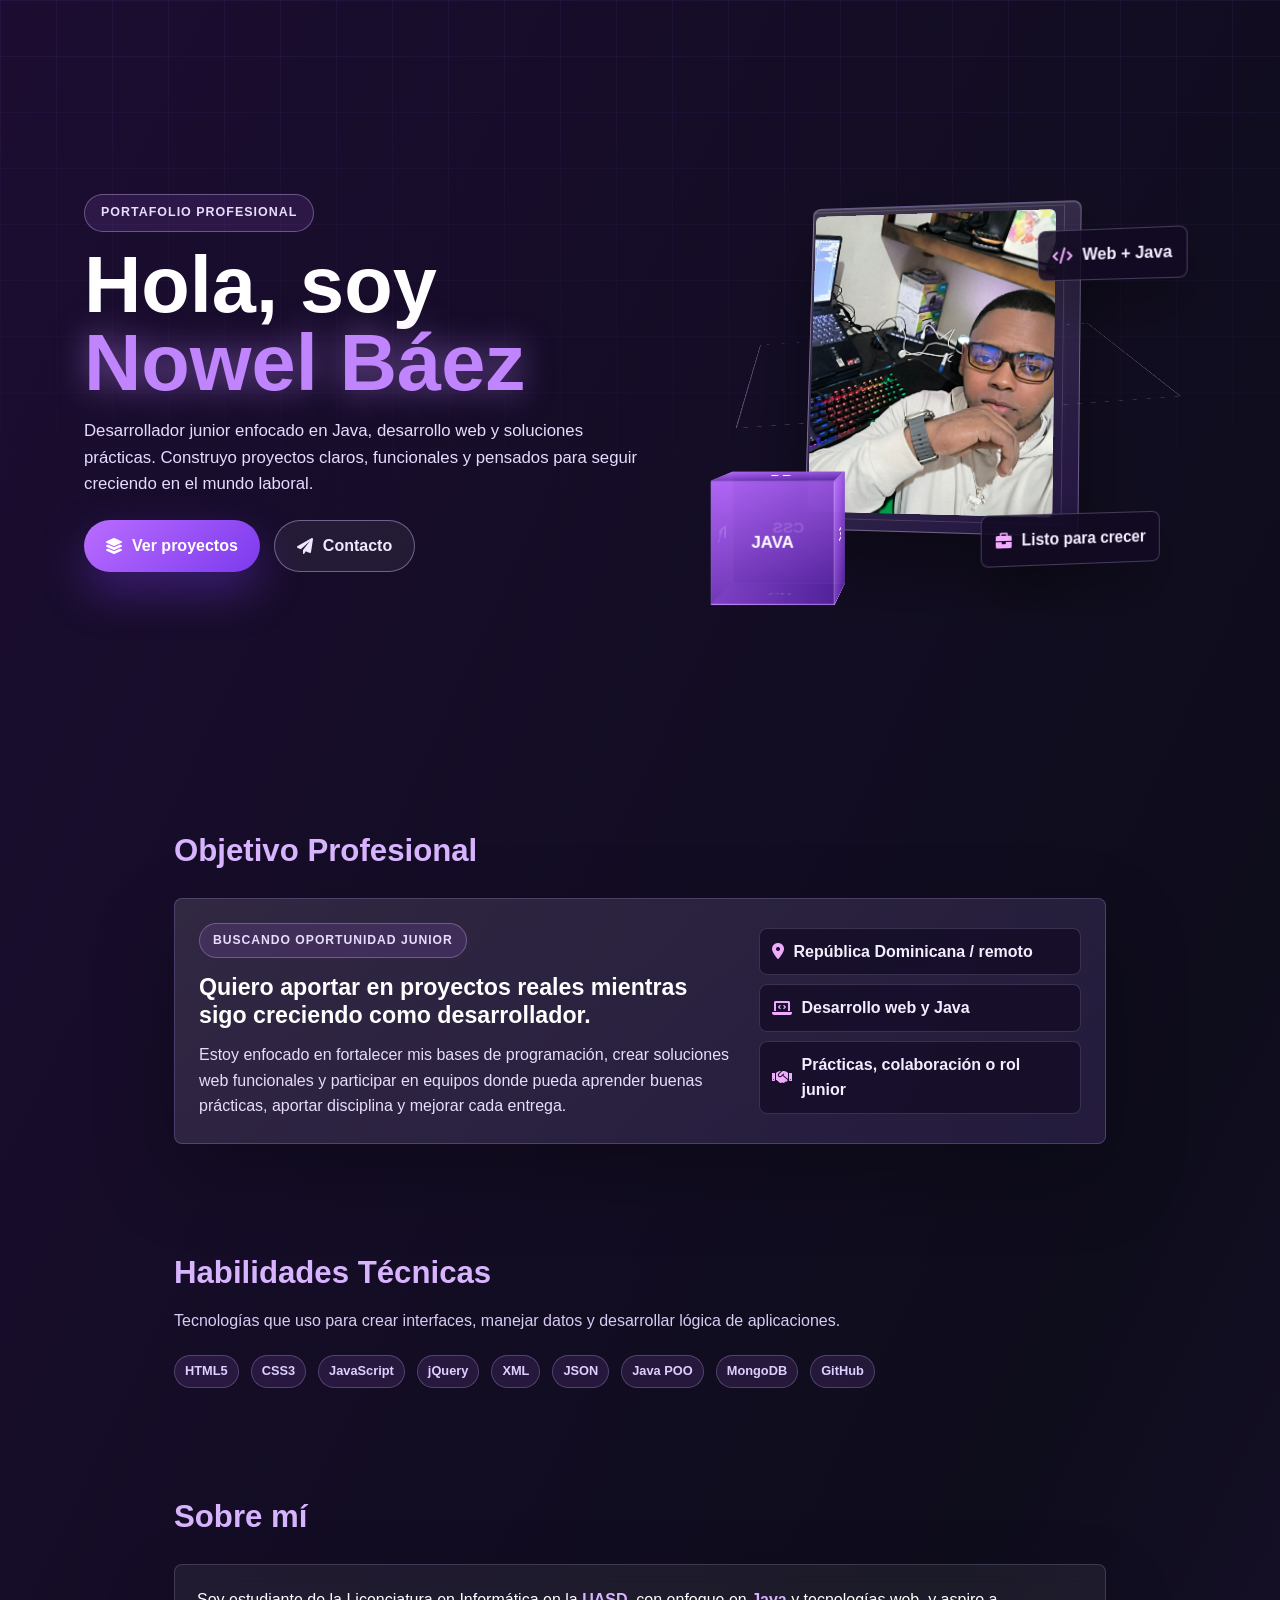
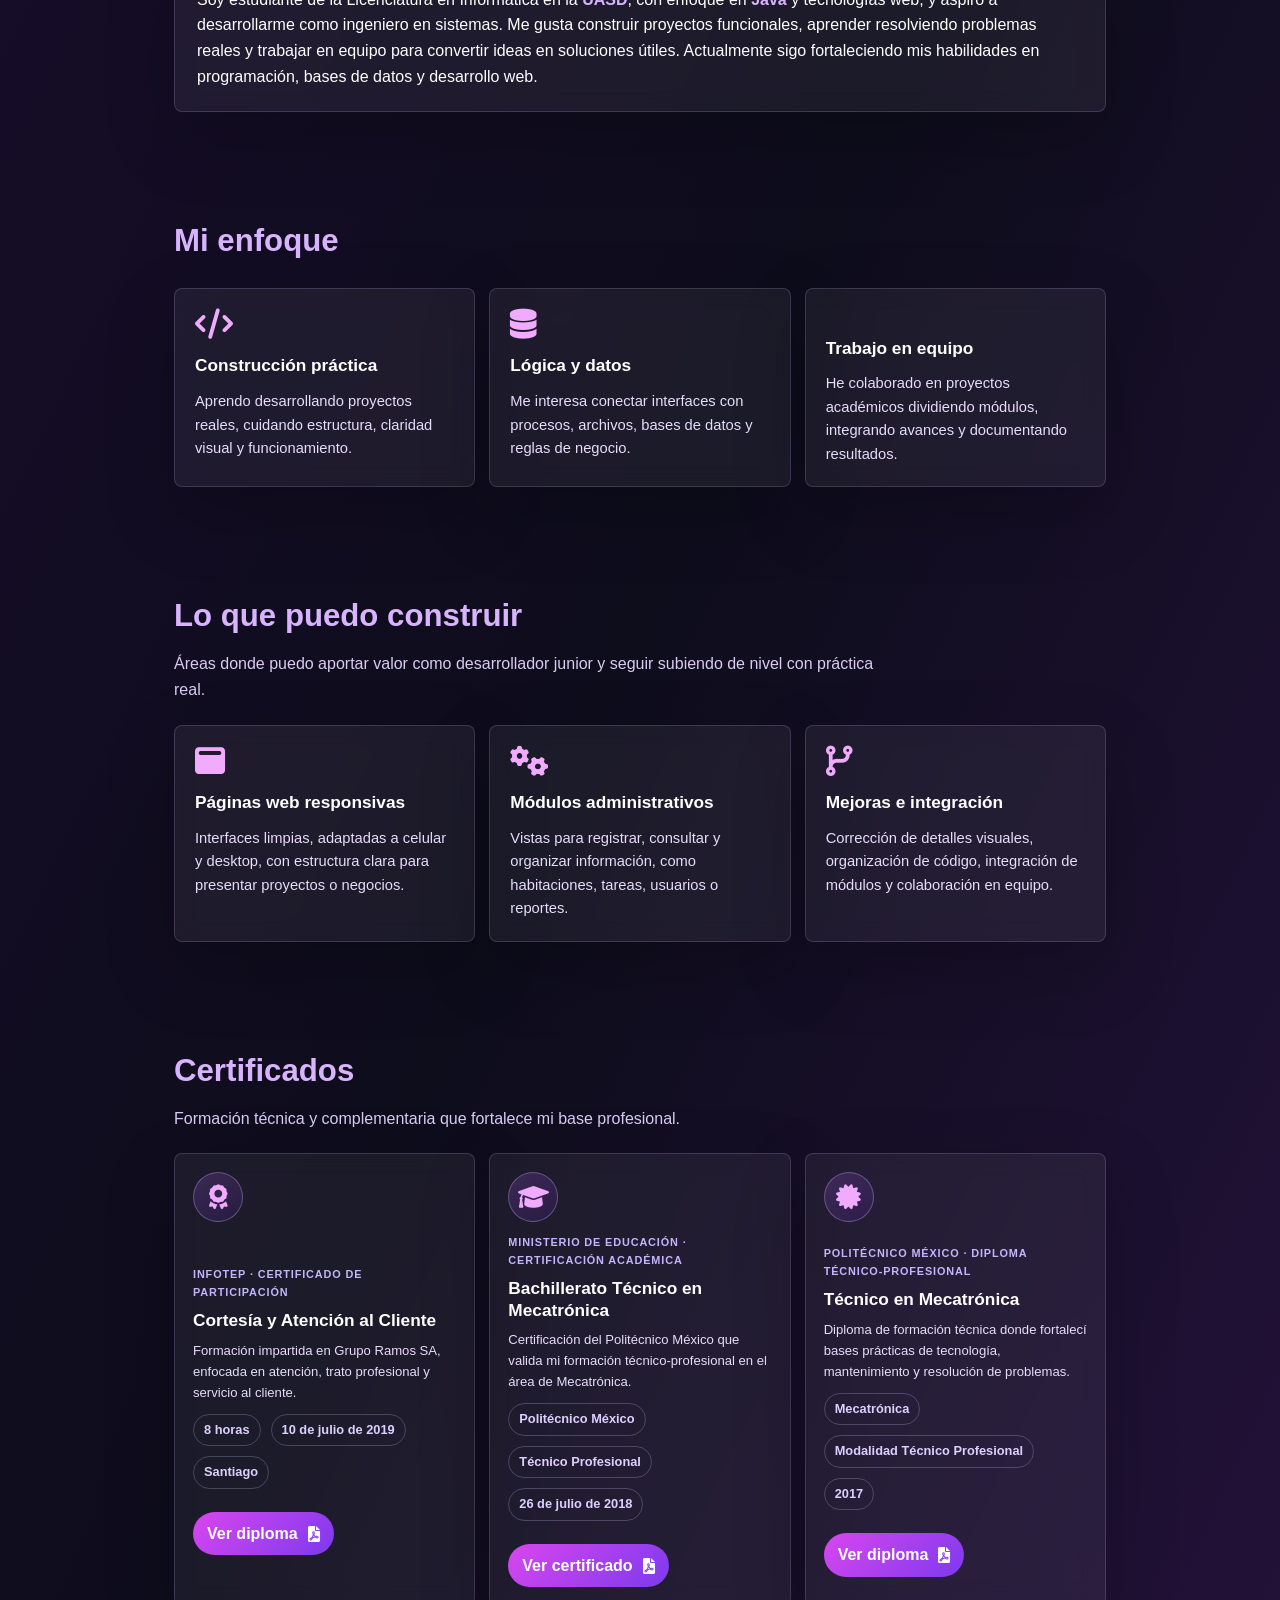
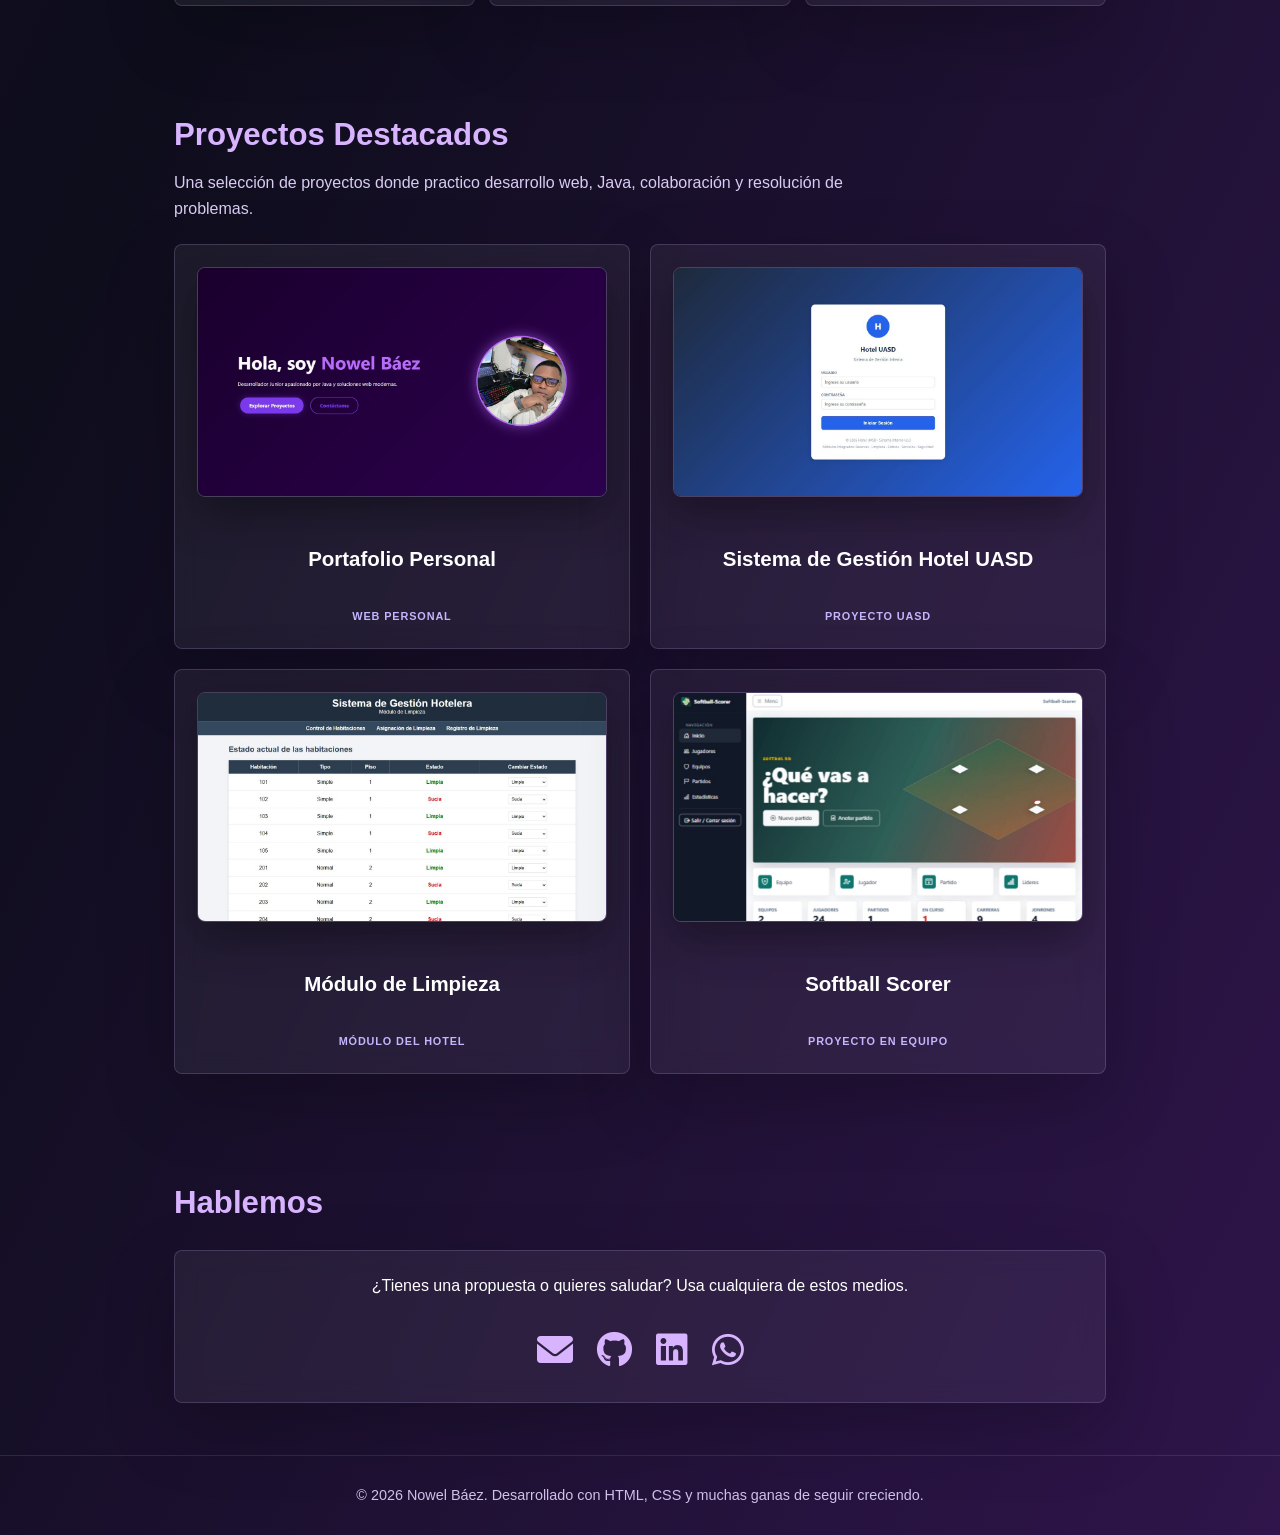
==== commit 1b2d9a68: "Ajustar hero movil del portafolio" ====
--- a/index.html
+++ b/index.html
@@ -9,7 +9,7 @@
     <meta property="og:description" content="Portafolio profesional de Nowel Báez: Java, desarrollo web, proyectos académicos y soluciones funcionales.">
     <meta property="og:image" content="img/nowel.jpg">
     <meta property="og:type" content="website">
-    <link rel="stylesheet" href="style.css?v=mobile-performance-1">
+    <link rel="stylesheet" href="style.css?v=mobile-layout-1">
     <link rel="stylesheet" href="https://cdnjs.cloudflare.com/ajax/libs/font-awesome/6.0.0/css/all.min.css">
 </head>
 
@@ -350,7 +350,7 @@
         <p>© 2026 Nowel Báez. Desarrollado con HTML, CSS y muchas ganas de seguir creciendo.</p>
     </footer>
 
-    <script src="script.js?v=mobile-performance-1" defer></script>
+    <script src="script.js?v=mobile-layout-1" defer></script>
 
 </body>
 </html>
--- a/style.css
+++ b/style.css
@@ -765,7 +765,6 @@
         animation-duration: 18s;
     }
 
-    .profile-card,
     .focus-item,
     .service-card,
     .certificate-card {
@@ -777,19 +776,24 @@
         width: 276px;
     }
 
+    .tech-cube {
+        left: 18px;
+        top: 214px;
+    }
+
     .floating-card {
         font-size: 0.84rem;
         padding: 10px 12px;
     }
 
     .floating-card-one {
-        right: 0;
+        right: 6px;
         top: 22px;
     }
 
     .floating-card-two {
-        bottom: 26px;
-        right: 0;
+        bottom: 16px;
+        right: 8px;
     }
 
     .buttons {
@@ -917,7 +921,11 @@
     .focus-item,
     .service-card,
     .certificate-card,
-    .tilt-card {
+    .profile-card {
+        transform: translateX(-50%) rotateY(-10deg) rotateX(4deg);
+    }
+
+    .tilt-card:not(.profile-card) {
         transform: none !important;
     }
 }
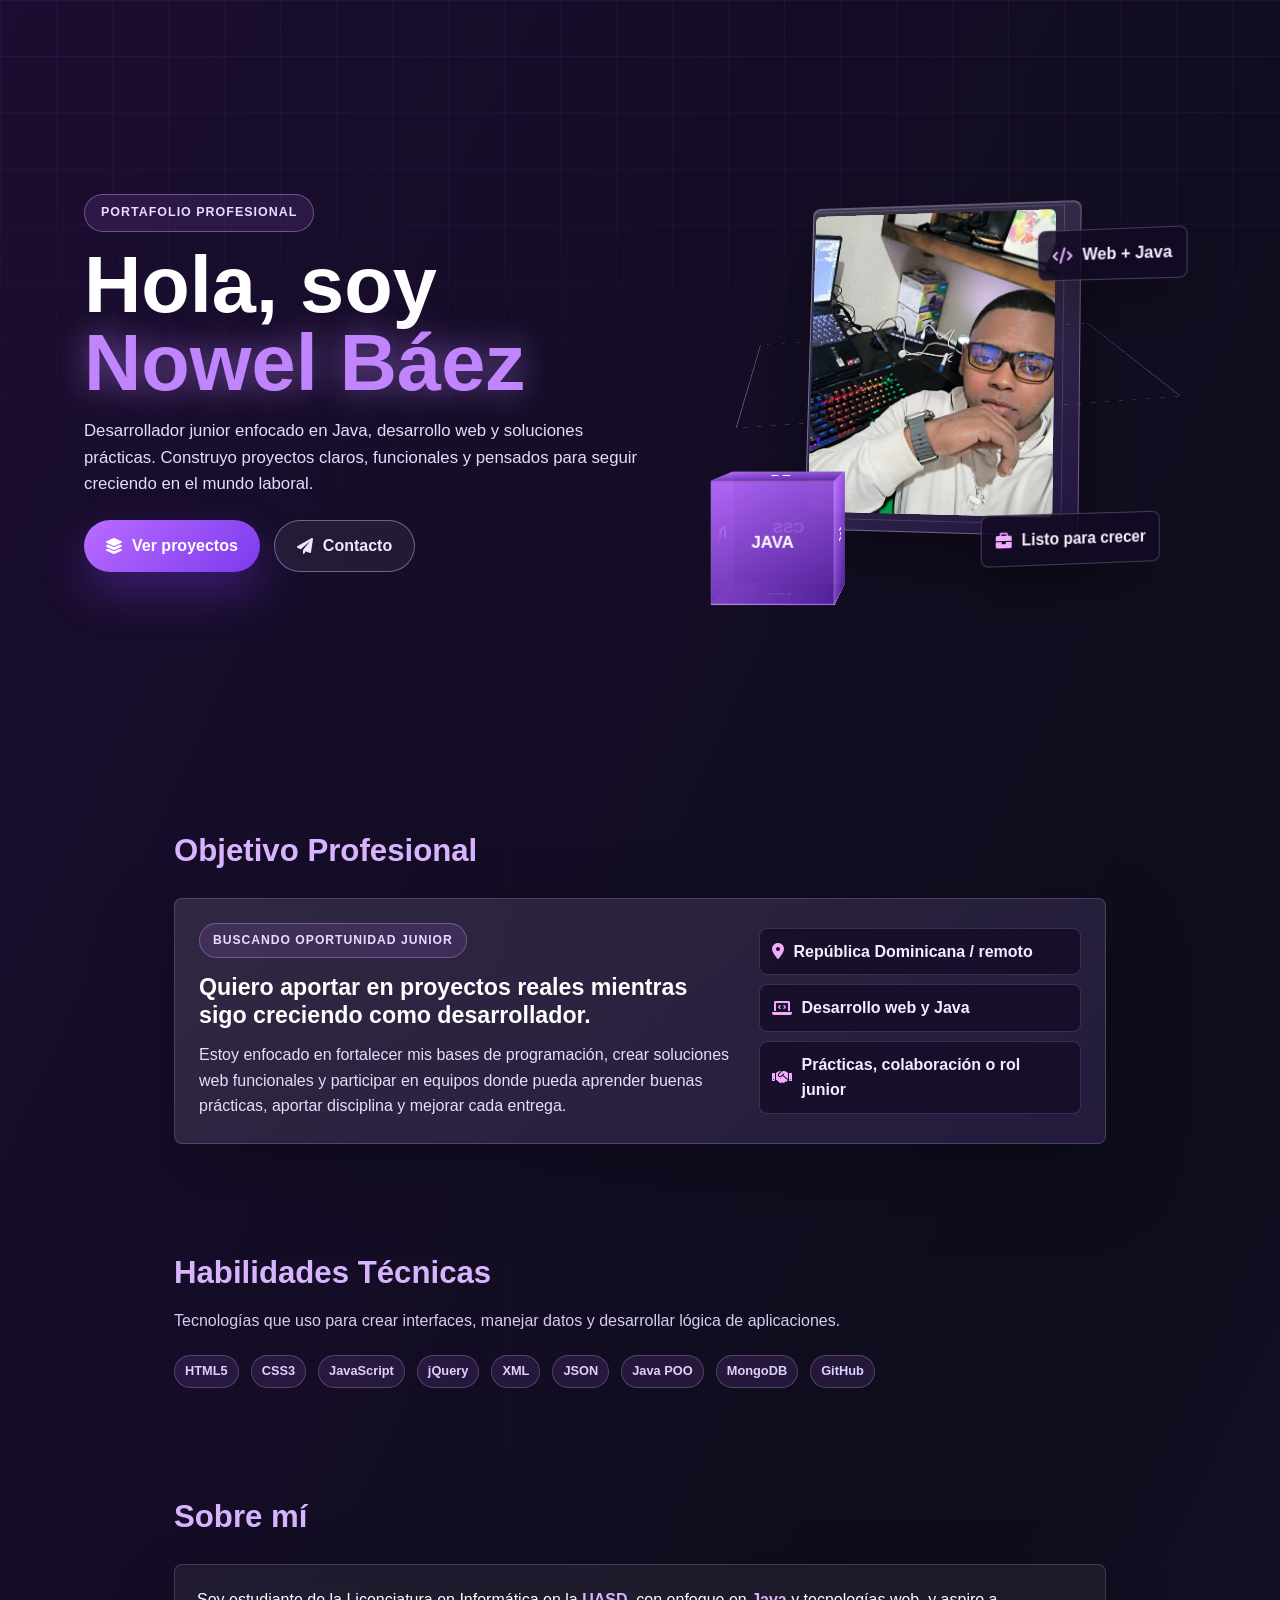
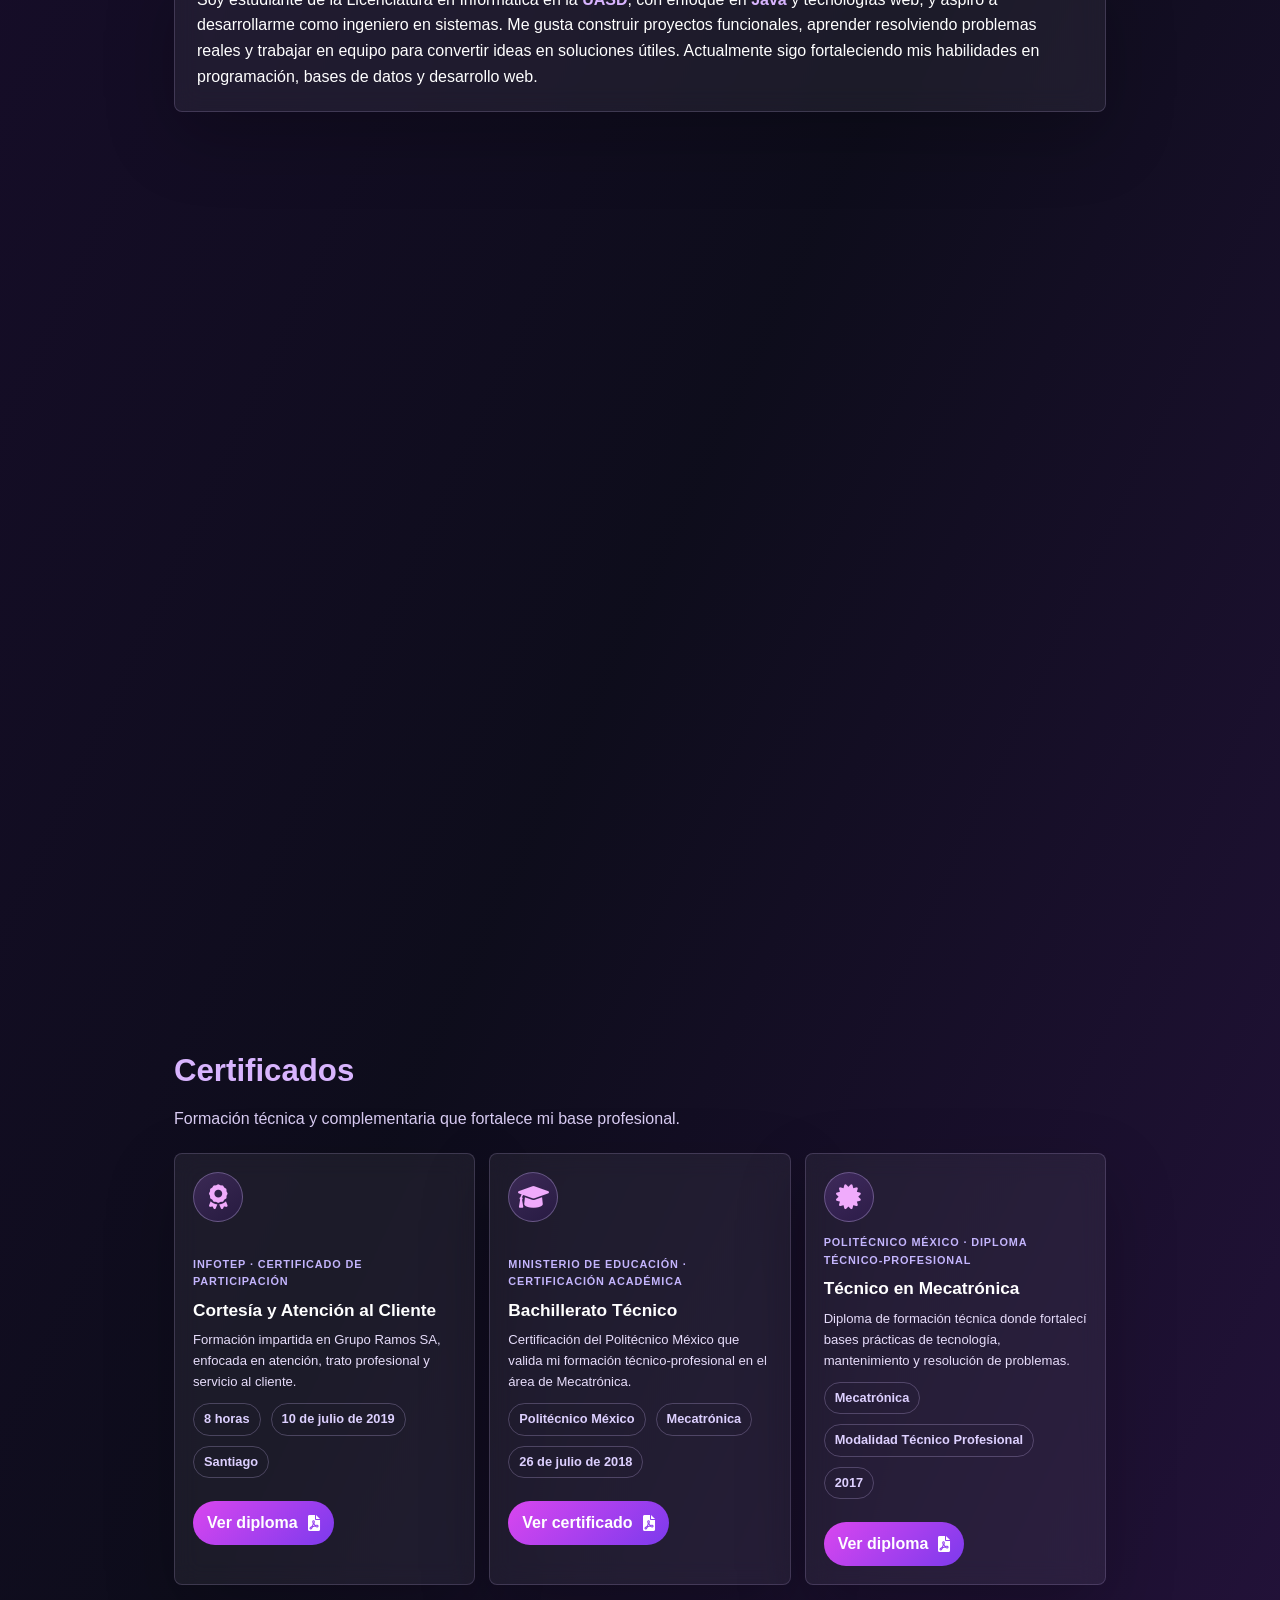
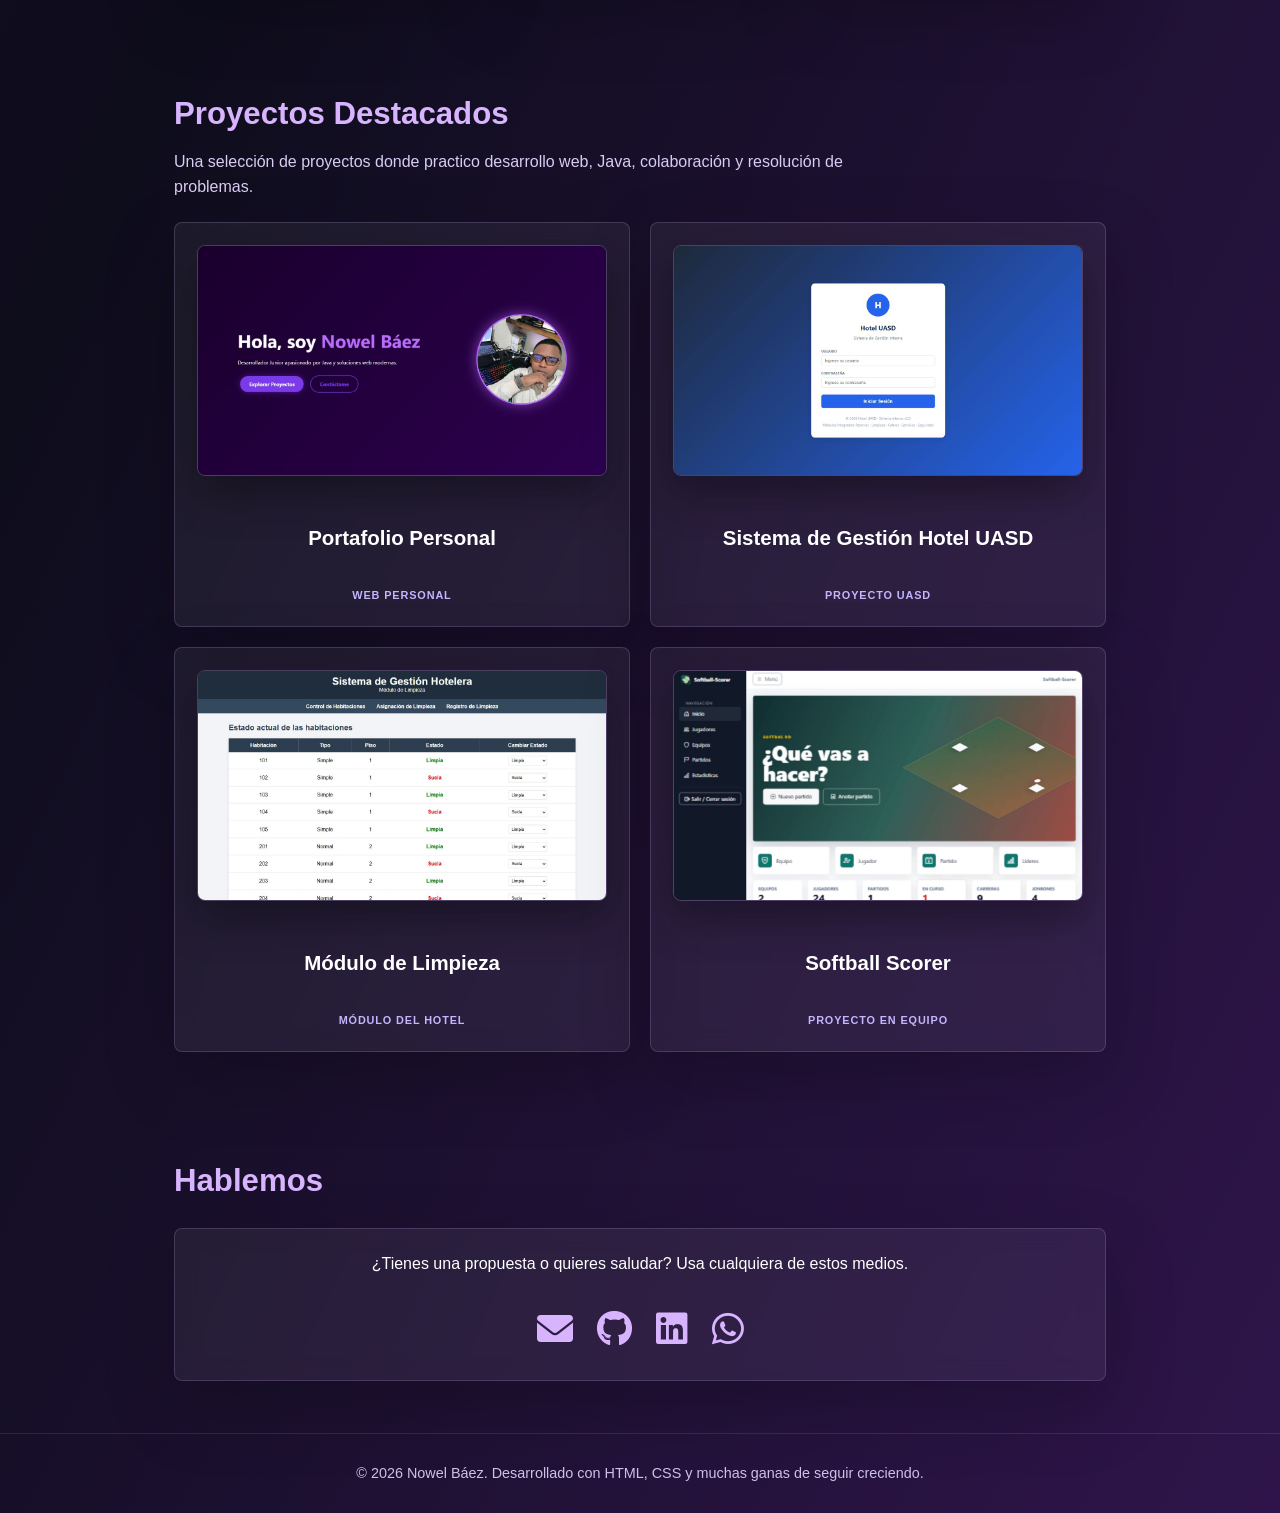
==== commit f062ec12: "Ajustar texto de certificado bachillerato" ====
--- a/index.html
+++ b/index.html
@@ -168,11 +168,11 @@
                 </div>
                 <div class="certificate-content">
                     <span class="certificate-kicker">Ministerio de Educación · Certificación académica</span>
-                    <h3>Bachillerato Técnico en Mecatrónica</h3>
+                    <h3>Bachillerato Técnico</h3>
                     <p>Certificación del Politécnico México que valida mi formación técnico-profesional en el área de Mecatrónica.</p>
                     <div class="certificate-details">
                         <span>Politécnico México</span>
-                        <span>Técnico Profesional</span>
+                        <span>Mecatrónica</span>
                         <span>26 de julio de 2018</span>
                     </div>
                     <a href="certificados/bachillerato-tecnico-mecatronica.pdf" target="_blank" rel="noopener noreferrer" class="project-link">
--- a/style.css
+++ b/style.css
@@ -485,6 +485,7 @@
     font-size: 1.08rem;
     line-height: 1.25;
     margin: 7px 0 8px;
+    overflow-wrap: anywhere;
 }
 
 .certificate-content p {
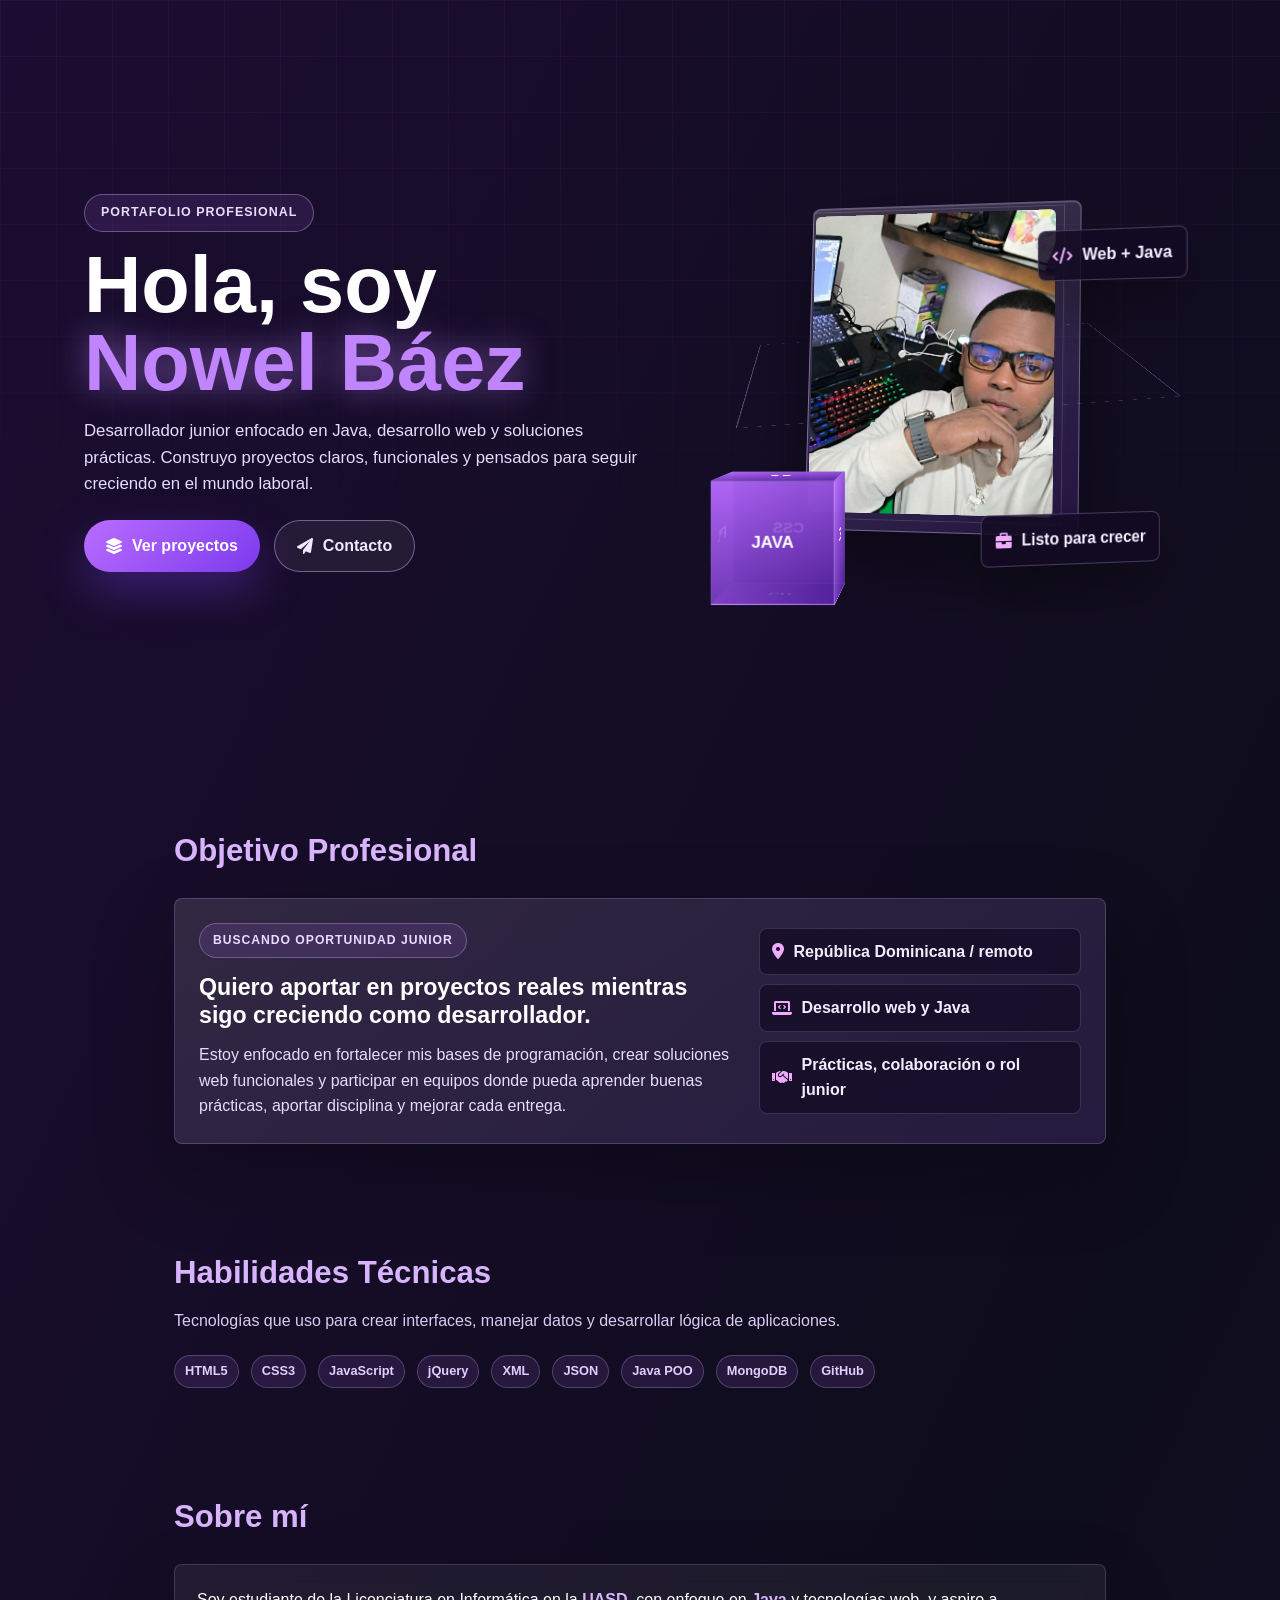
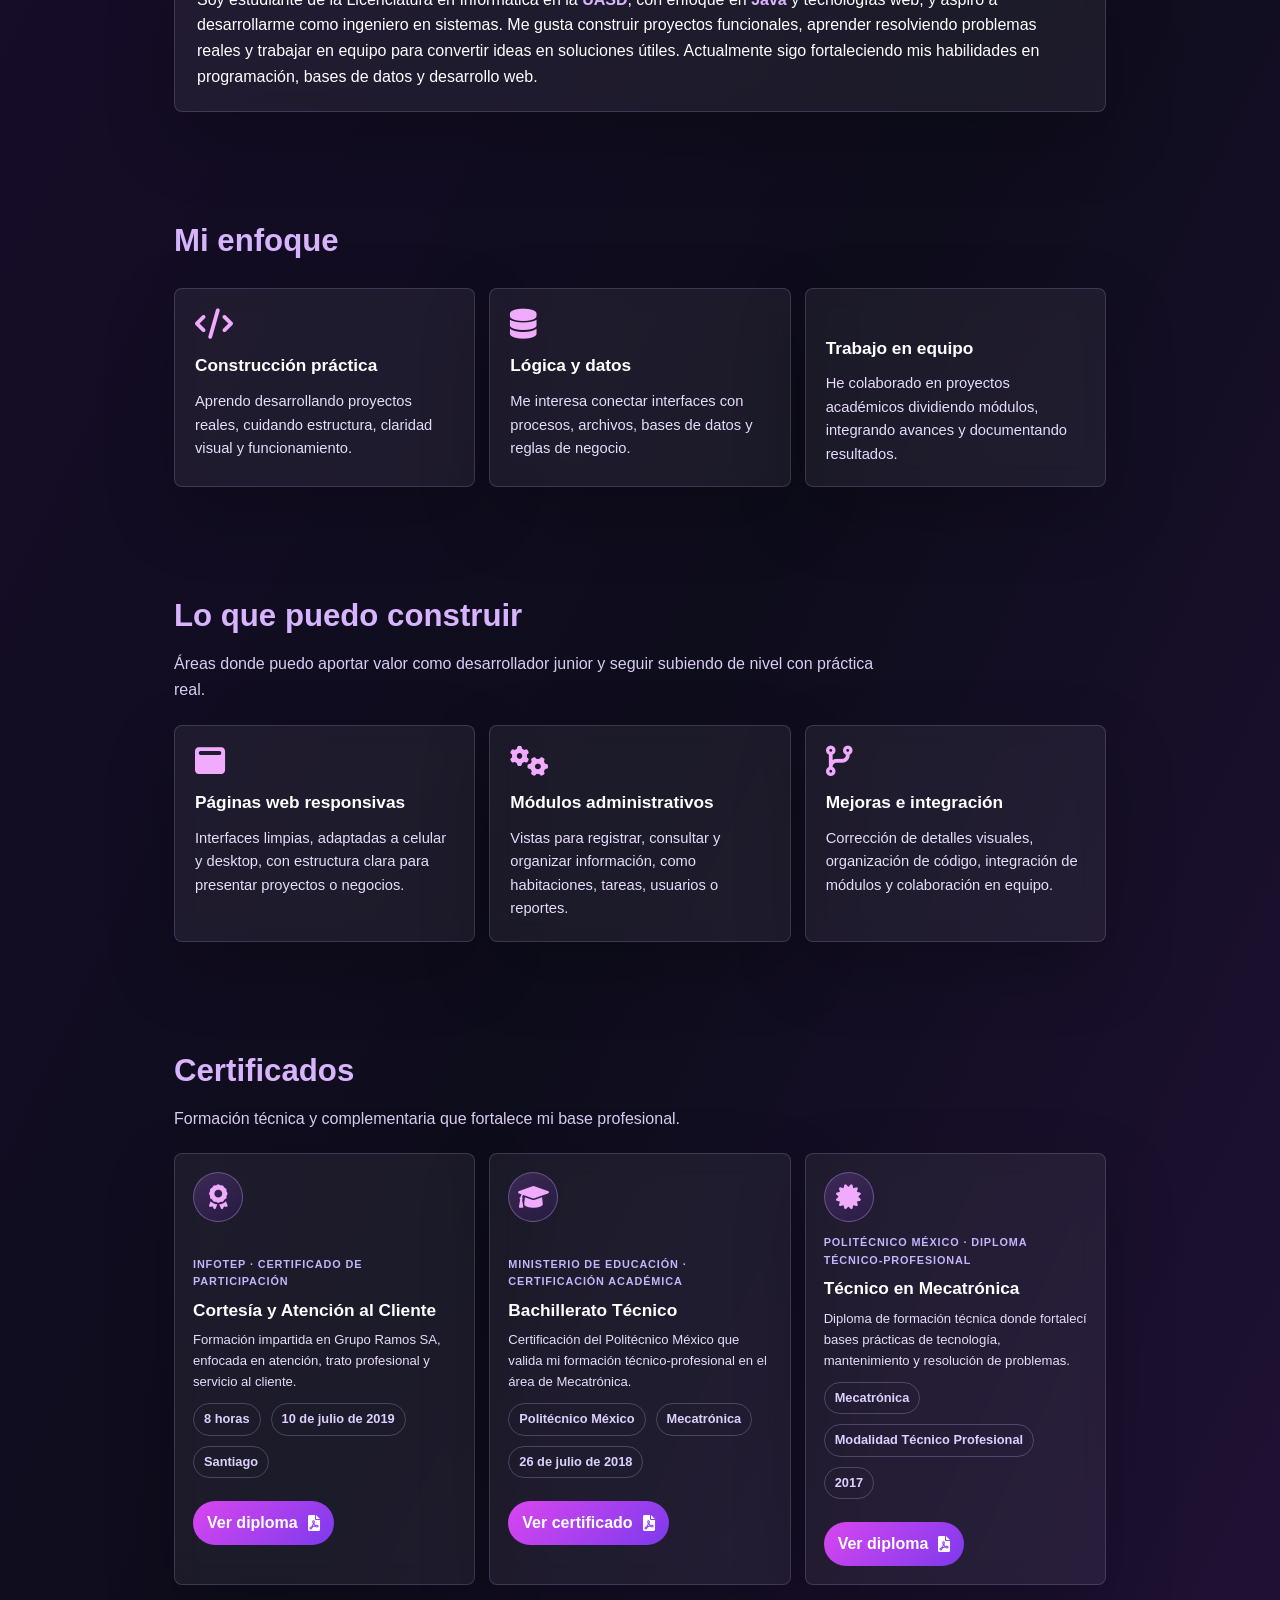
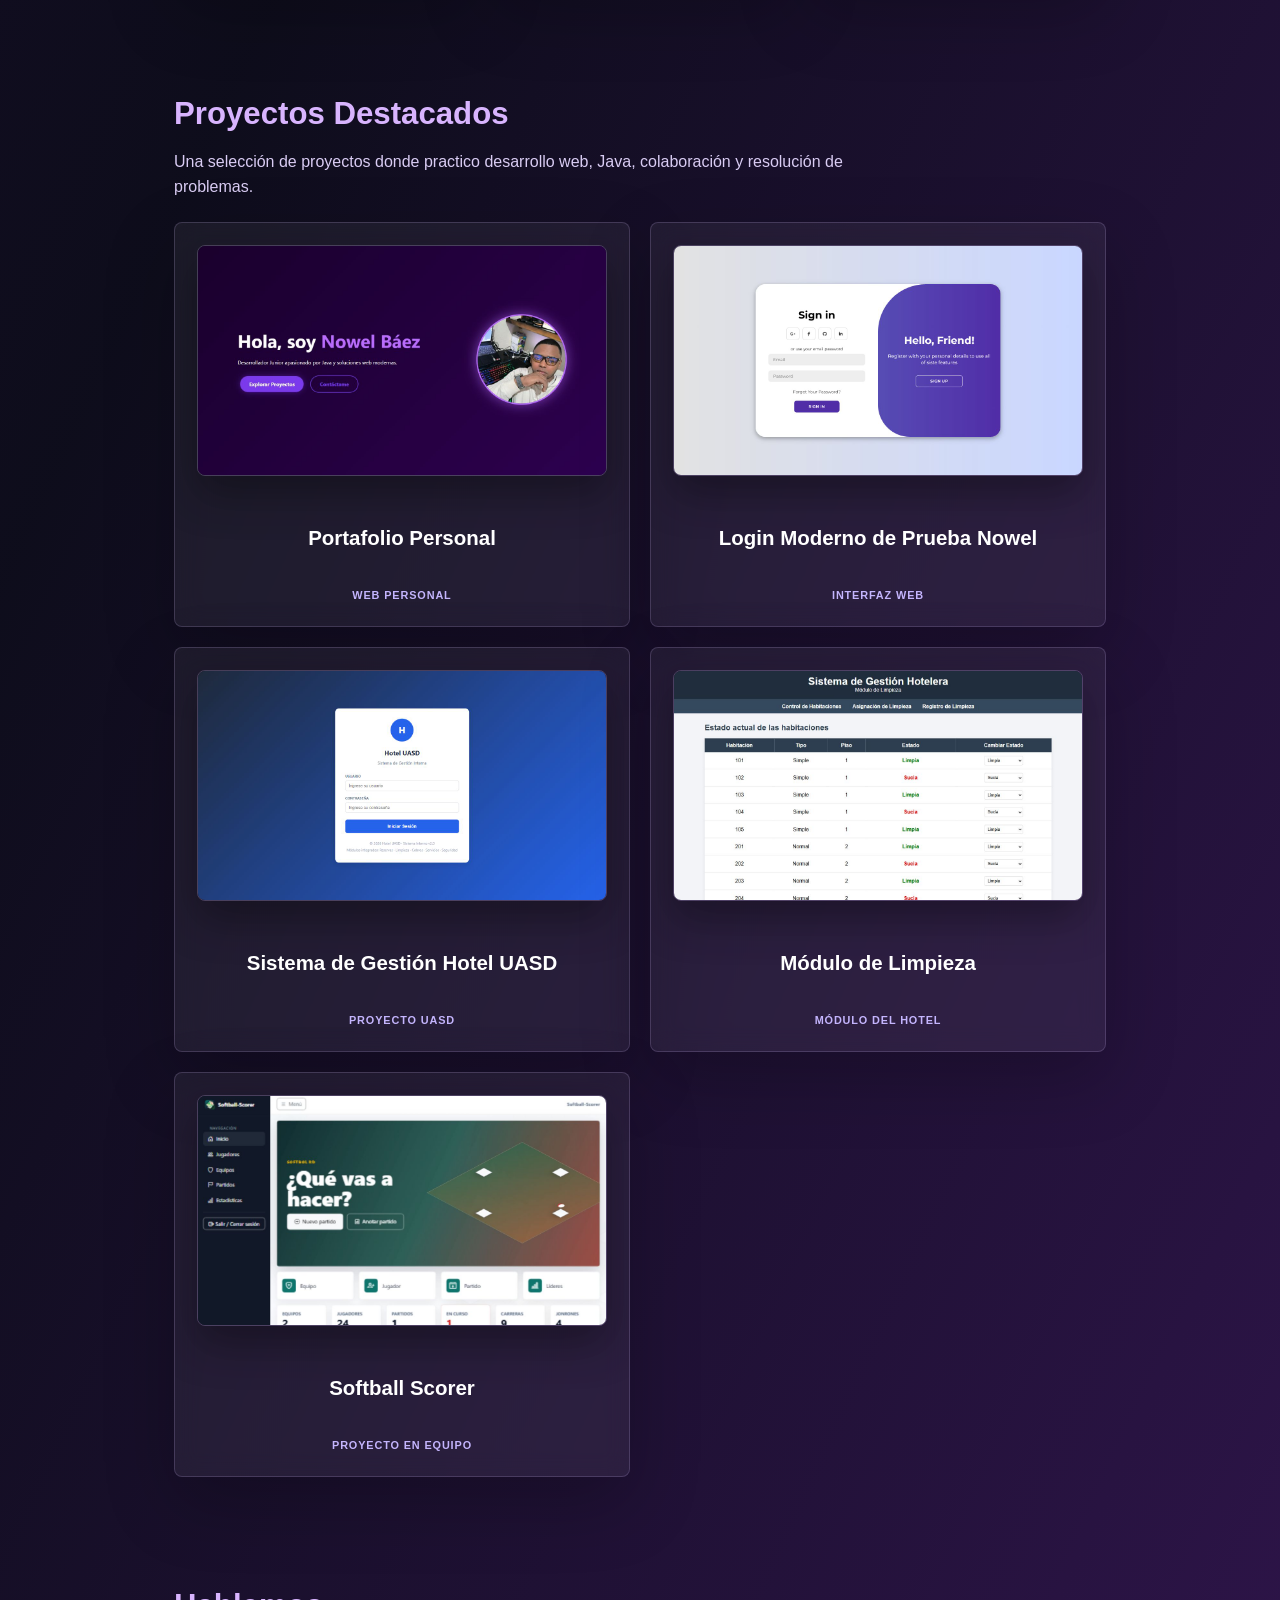
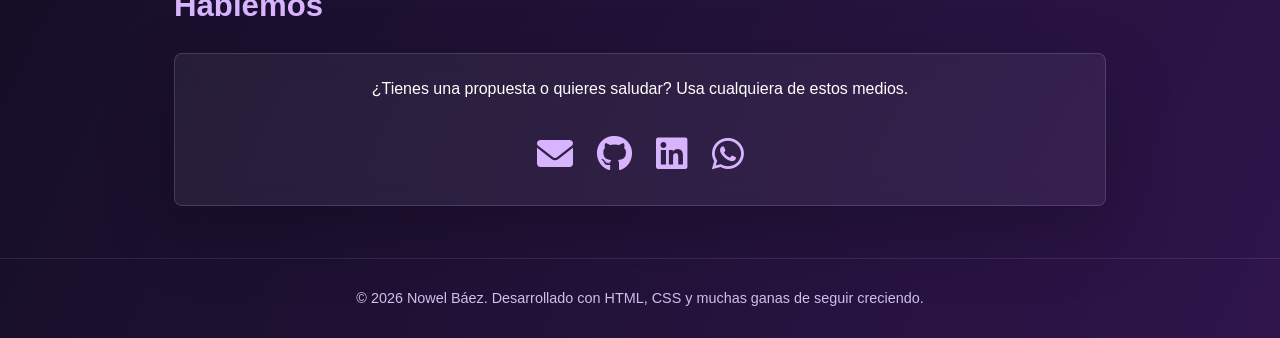
==== commit 24882bfe: "Add Login Moderno de Prueba Nowel" ====
--- a/index.html
+++ b/index.html
@@ -229,6 +229,38 @@
                         </div>
                         <a href="https://github.com/nowelbaez2017-ux/nowelbaez2017-ux.github.io" target="_blank" rel="noopener noreferrer" class="project-link">
                             Ver proyecto <i class="fab fa-github"></i>
+                        </a>
+                    </div>
+                </div>
+            </article>
+
+            <article class="project-card">
+                <div class="project-card-inner">
+                    <div class="project-face project-front">
+                        <figure class="project-preview">
+                            <img src="img/proyectos/login-moderno-de-prueba-nowel.png" alt="Vista del Login Moderno de Prueba Nowel ejecutado" width="1280" height="720" loading="lazy" decoding="async">
+                        </figure>
+                        <h3>Login Moderno de Prueba Nowel</h3>
+                        <span class="project-kicker">Interfaz web</span>
+                    </div>
+                    <div class="project-face project-back">
+                        <h3>Login Moderno de Prueba Nowel</h3>
+                        <p>Interfaz moderna de inicio de sesión y registro con animación lateral, formularios separados e iconos sociales.</p>
+                        <div class="project-meta">
+                            <span><strong>Problema:</strong> Presentar un acceso visual moderno y claro</span>
+                            <span><strong>Aprendizaje:</strong> DOM, transiciones CSS y estructura HTML</span>
+                        </div>
+                        <div class="project-tags">
+                            <span>HTML</span>
+                            <span>CSS</span>
+                            <span>JavaScript</span>
+                            <span>GitHub Pages</span>
+                        </div>
+                        <a href="login-moderno-de-prueba-nowel/" target="_blank" rel="noopener noreferrer" class="project-link">
+                            Ver demo <i class="fas fa-arrow-up-right-from-square"></i>
+                        </a>
+                        <a href="https://github.com/nowelbaez2017-ux/nowelbaez2017-ux.github.io/tree/main/login-moderno-de-prueba-nowel" target="_blank" rel="noopener noreferrer" class="project-link">
+                            Ver codigo <i class="fab fa-github"></i>
                         </a>
                     </div>
                 </div>
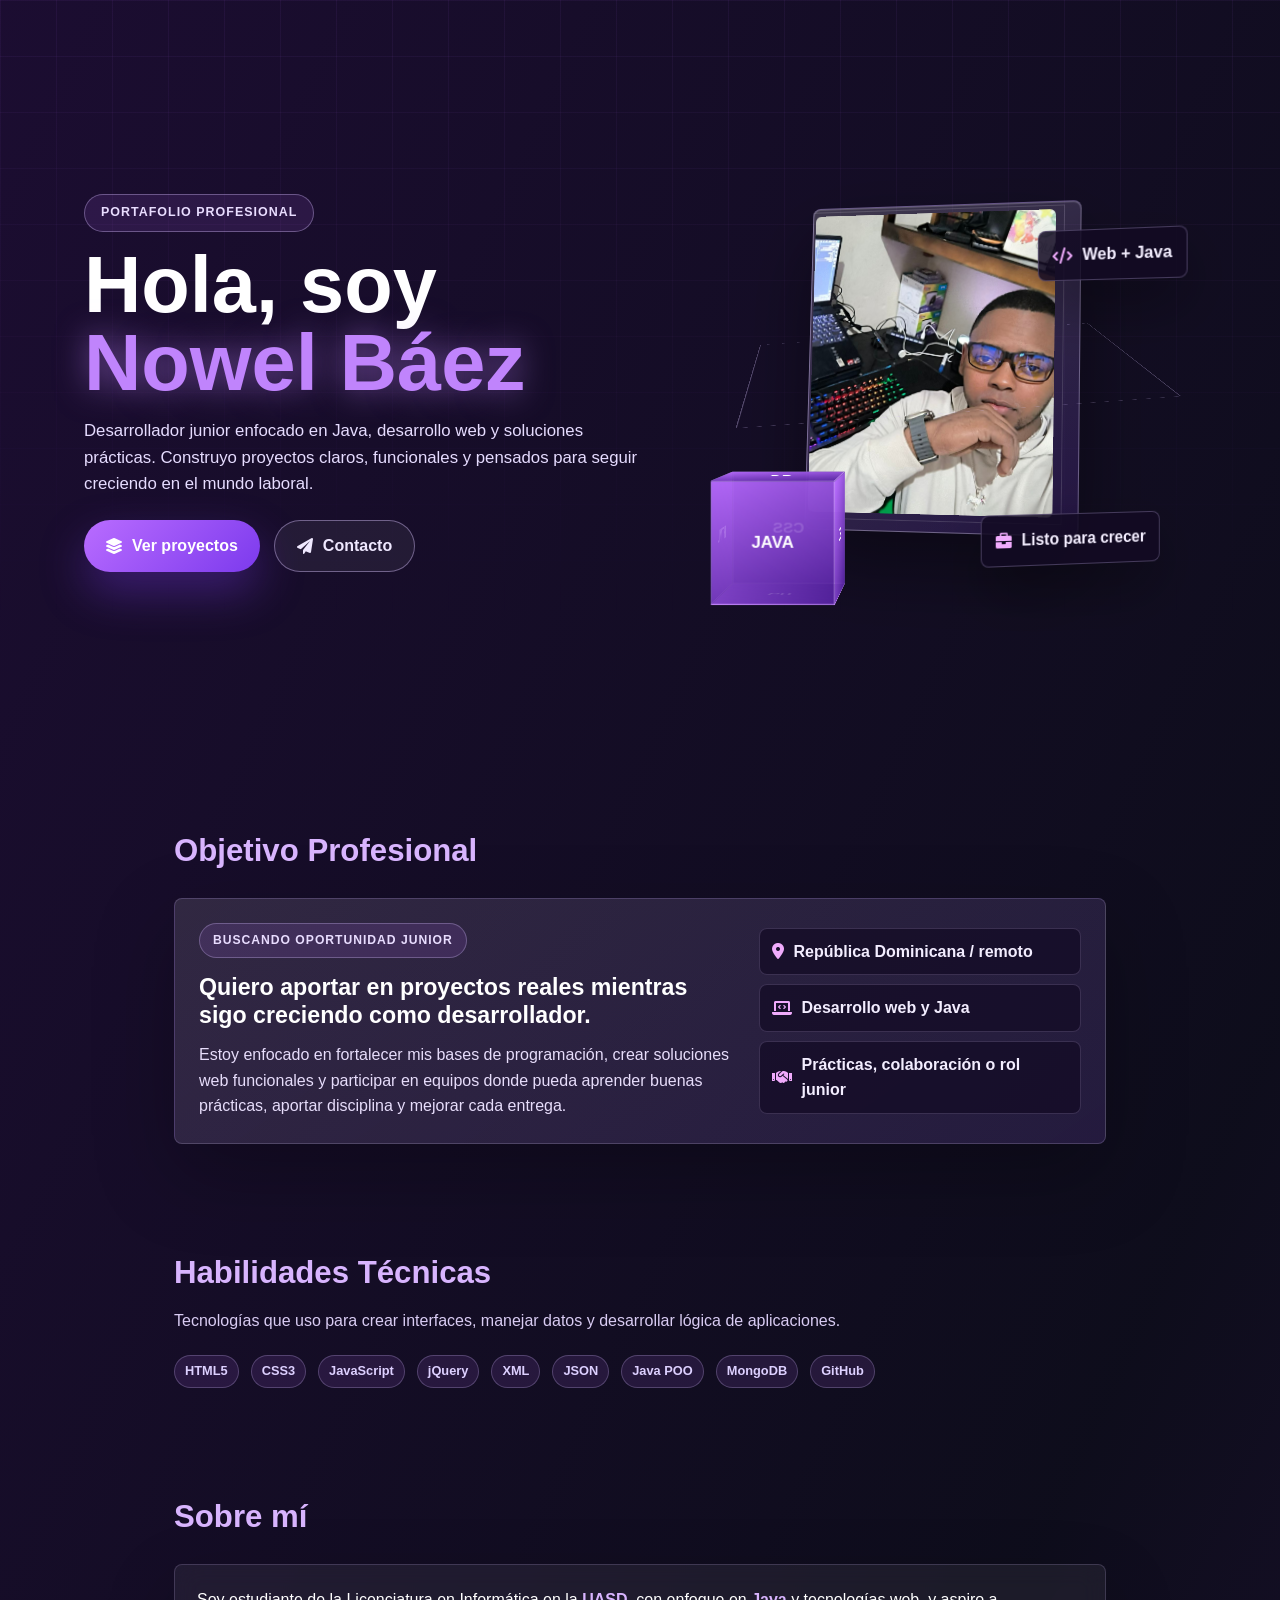
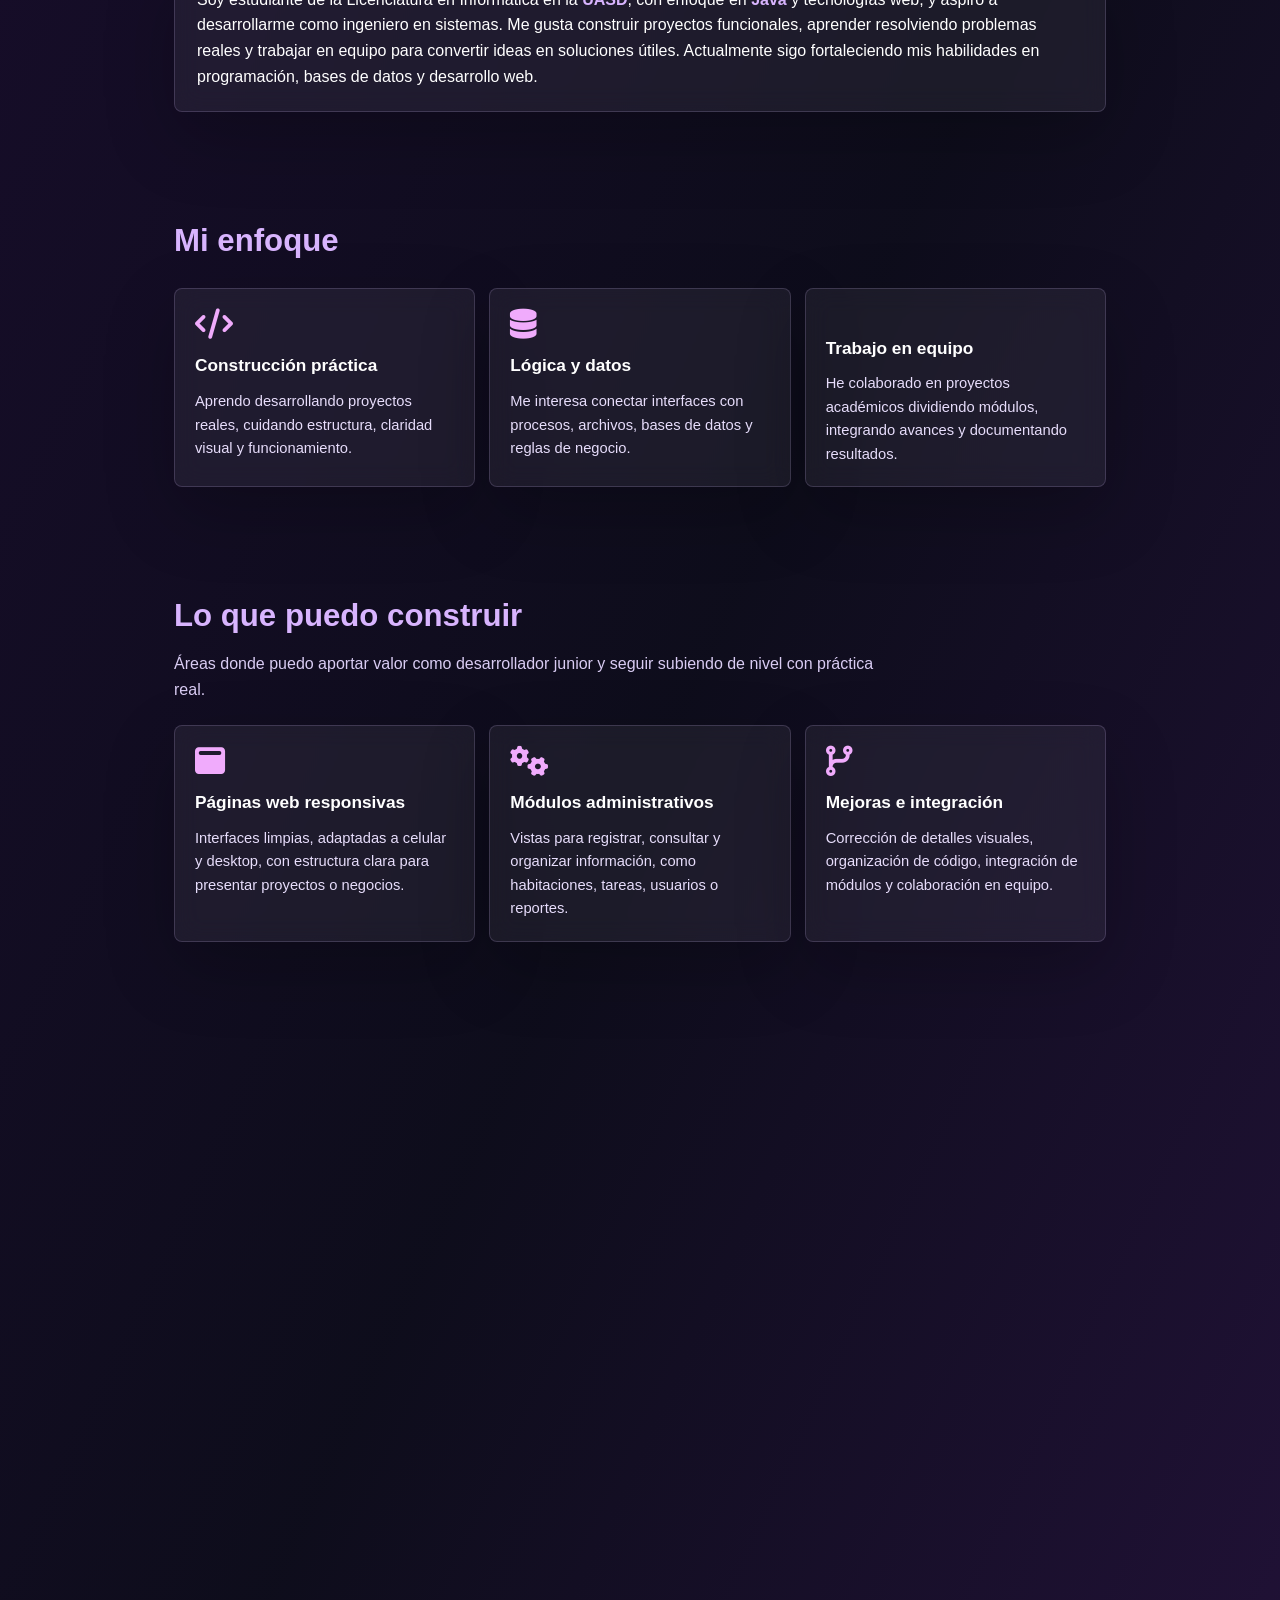
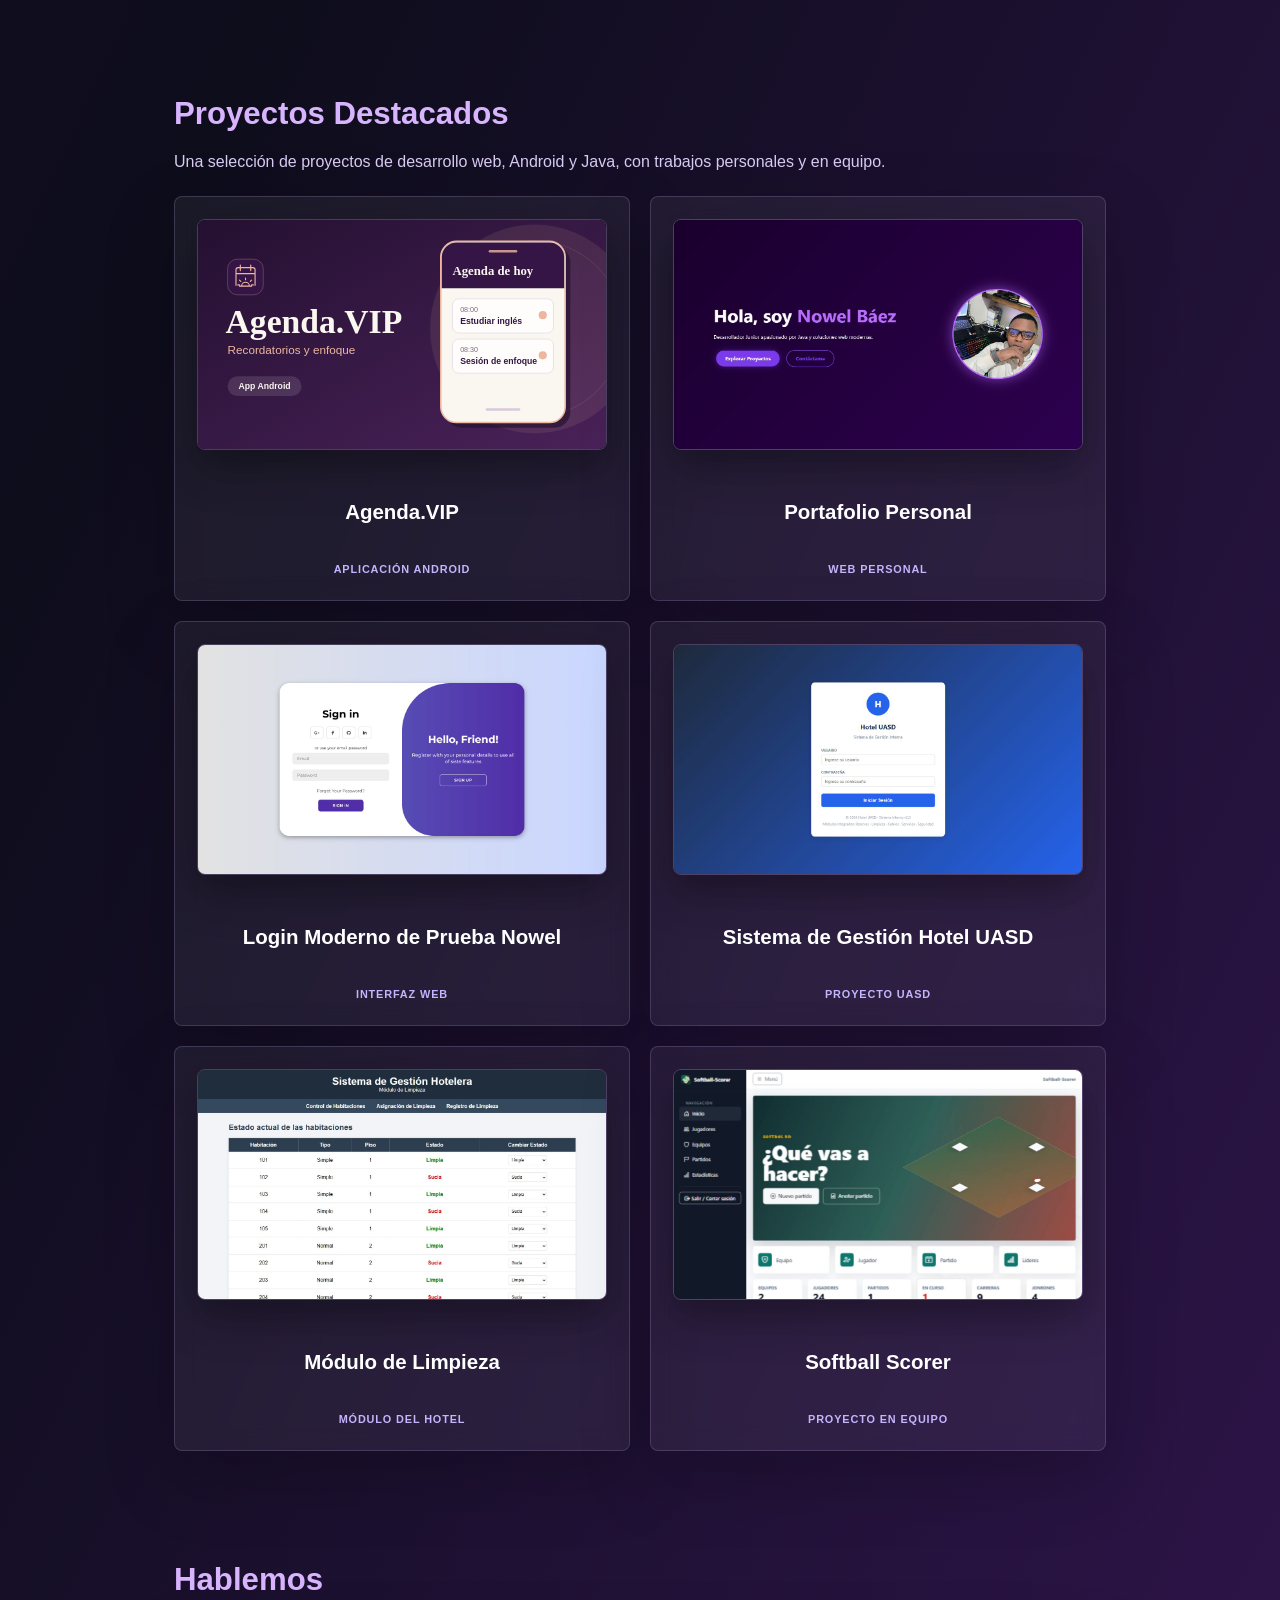
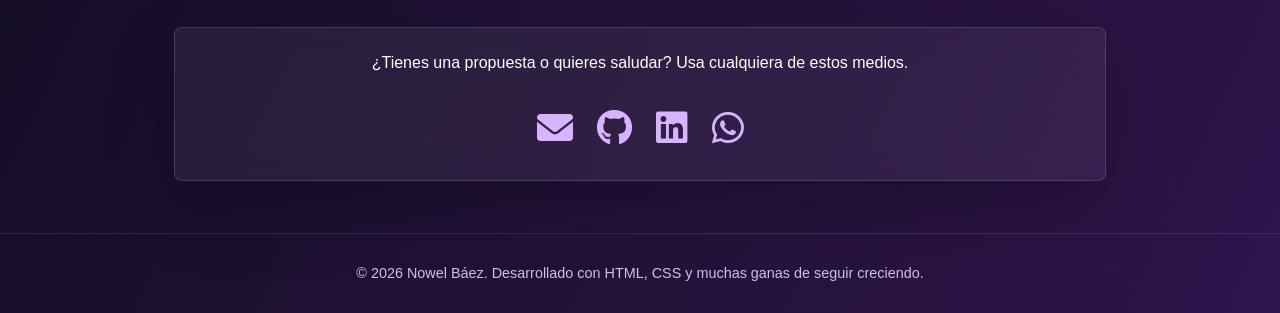
==== commit c18f9246: "Agregar Agenda.VIP a proyectos destacados" ====
--- a/index.html
+++ b/index.html
@@ -204,8 +204,37 @@
 
     <section id="proyectos" class="reveal-section">
         <h2>Proyectos Destacados</h2>
-        <p class="section-intro">Una selección de proyectos donde practico desarrollo web, Java, colaboración y resolución de problemas.</p>
+        <p class="section-intro">Una selección de proyectos de desarrollo web, Android y Java, con trabajos personales y en equipo.</p>
         <div class="projects-grid">
+            <article id="agenda-vip" class="project-card">
+                <div class="project-card-inner">
+                    <div class="project-face project-front">
+                        <figure class="project-preview">
+                            <img src="img/proyectos/agenda-vip.svg" alt="Ilustración de Agenda.VIP con el calendario de la app y una agenda de ejemplo" width="800" height="450" loading="lazy" decoding="async">
+                        </figure>
+                        <h3>Agenda.VIP</h3>
+                        <span class="project-kicker">Aplicación Android</span>
+                    </div>
+                    <div class="project-face project-back">
+                        <h3>Agenda.VIP</h3>
+                        <p>Agenda personal para organizar rutinas con recordatorios de voz, música local y sesiones de Enfoque. El panel de Windows permite vincular el teléfono por QR y gestionar tareas en la misma red.</p>
+                        <div class="project-meta">
+                            <span><strong>Rol:</strong> Diseño y desarrollo de la app y el panel</span>
+                            <span><strong>Aporte:</strong> Almacenamiento local y sincronización de tareas</span>
+                        </div>
+                        <div class="project-tags">
+                            <span>Android</span>
+                            <span>Kotlin</span>
+                            <span>Python</span>
+                            <span>FastAPI</span>
+                        </div>
+                        <a href="https://github.com/nowelbaez2017-ux/Agenda.VIP" target="_blank" rel="noopener noreferrer" class="project-link">
+                            Ver código en GitHub <i class="fab fa-github" aria-hidden="true"></i>
+                        </a>
+                    </div>
+                </div>
+            </article>
+
             <article class="project-card">
                 <div class="project-card-inner">
                     <div class="project-face project-front">
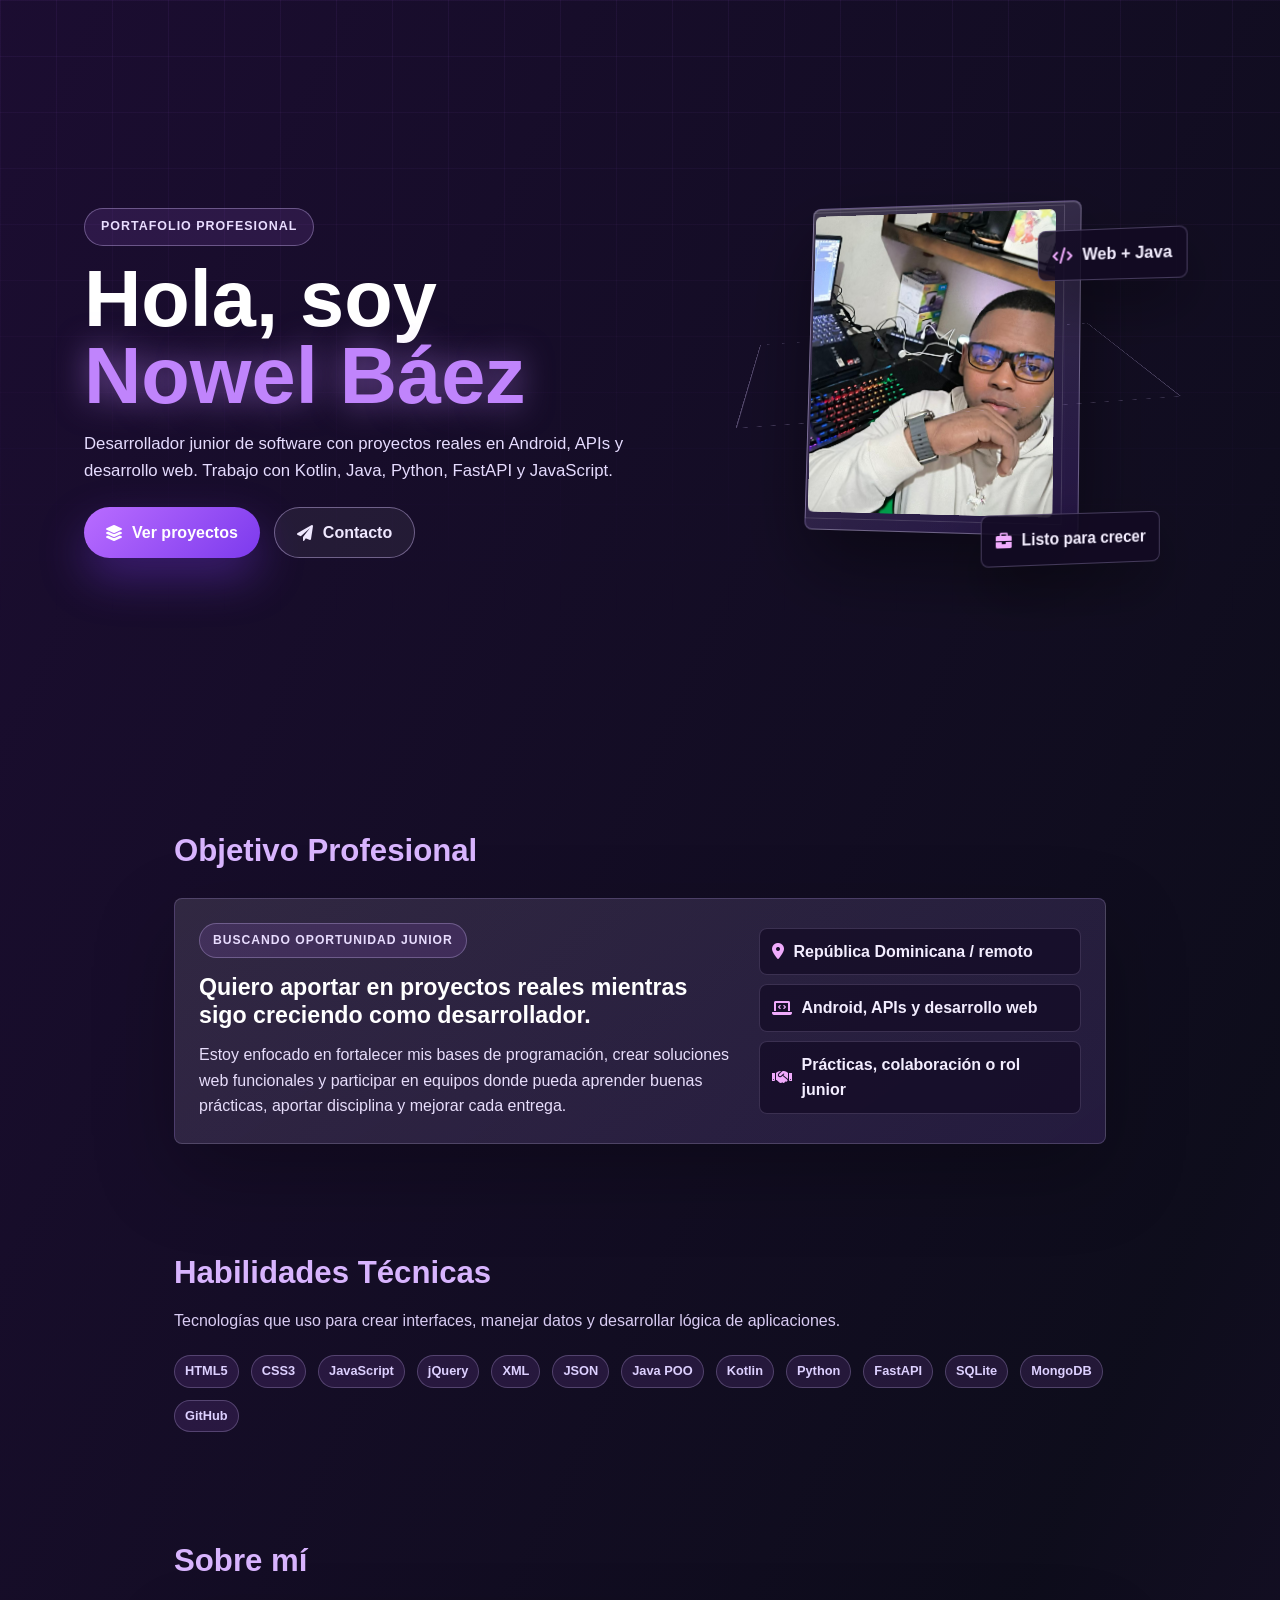
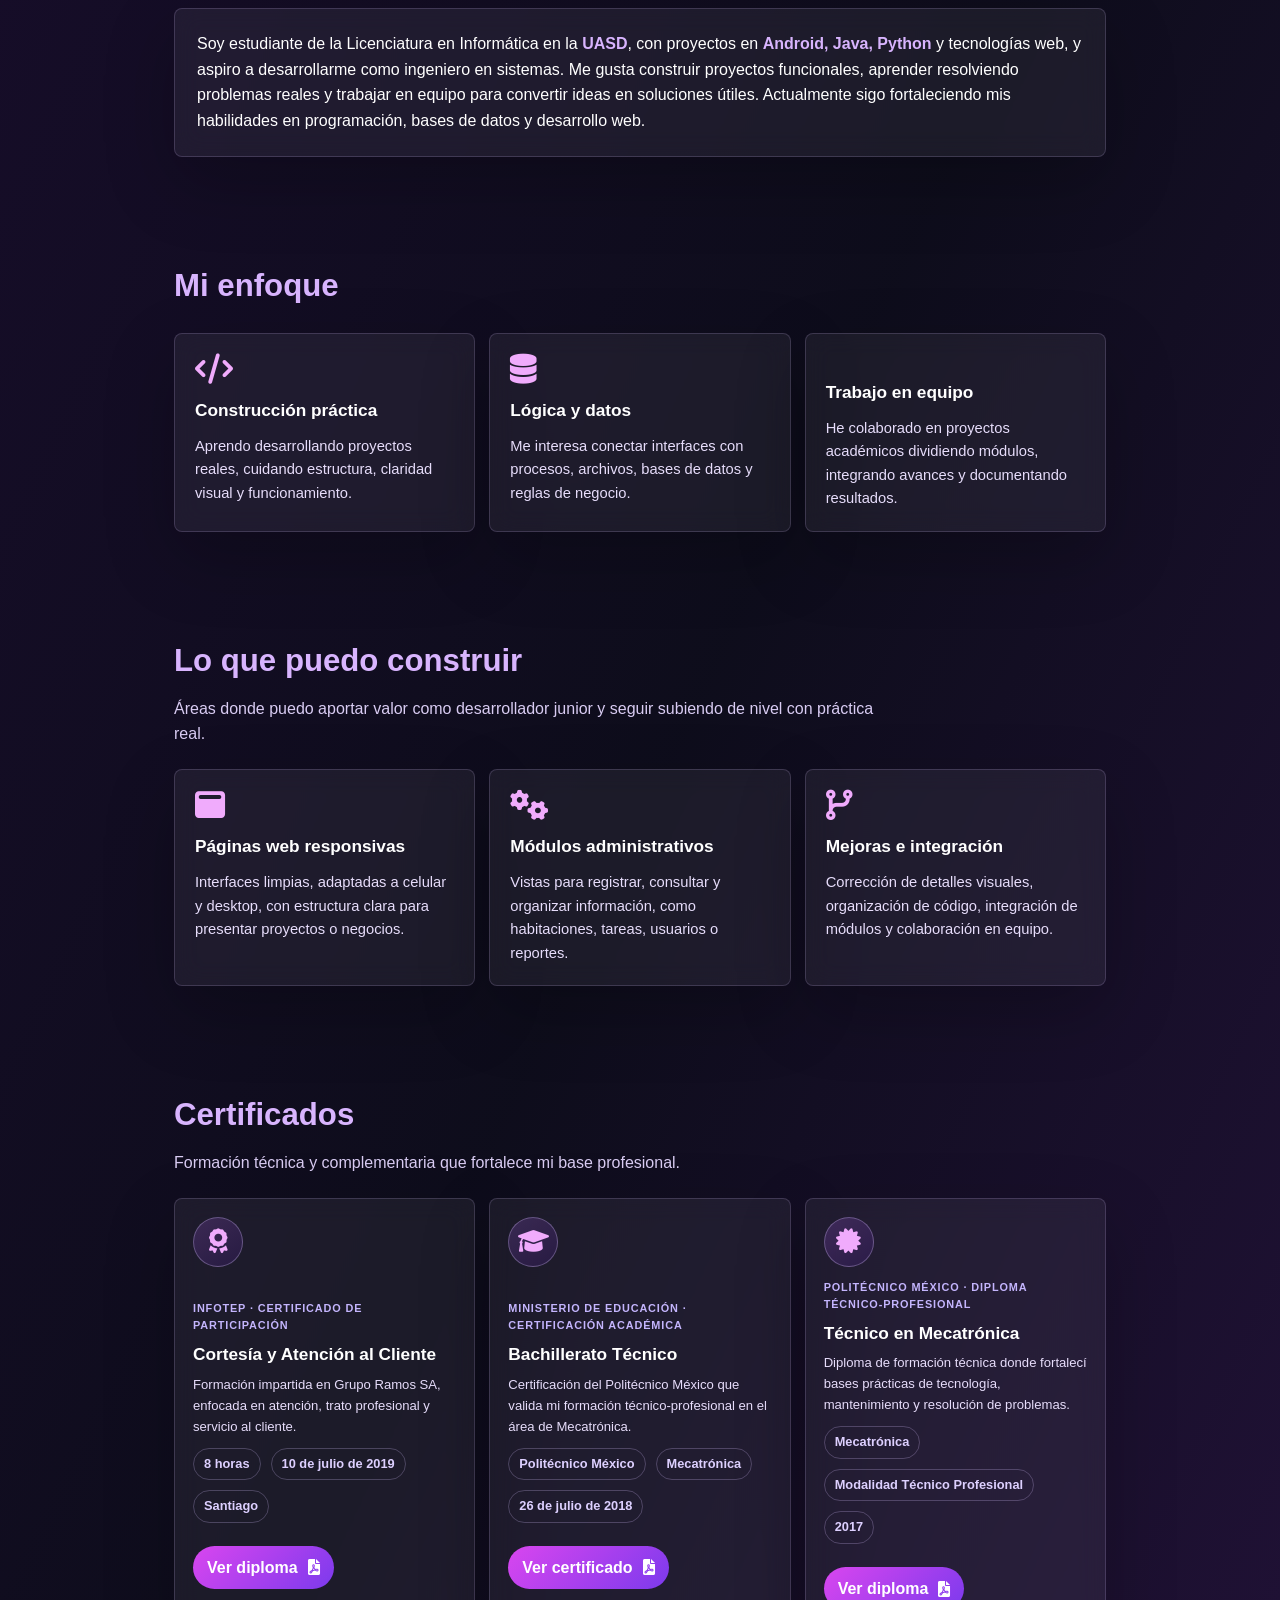
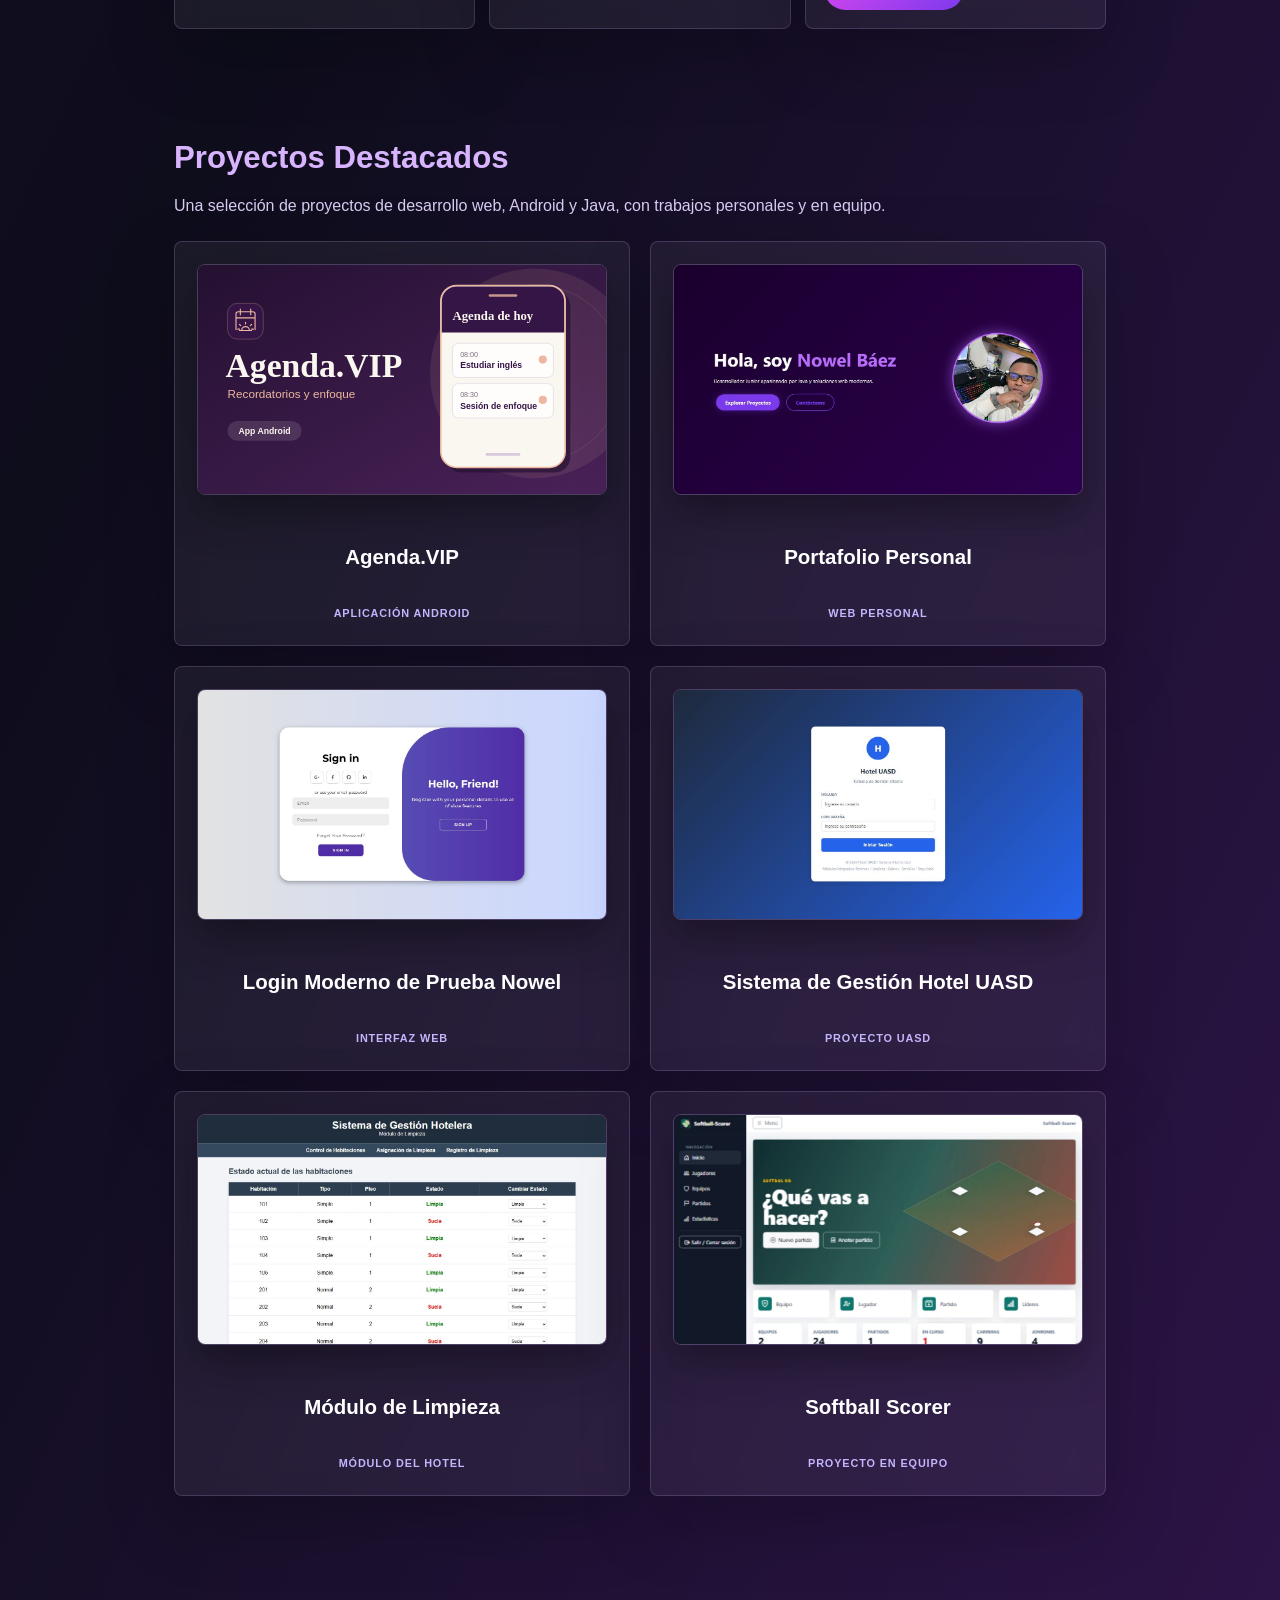
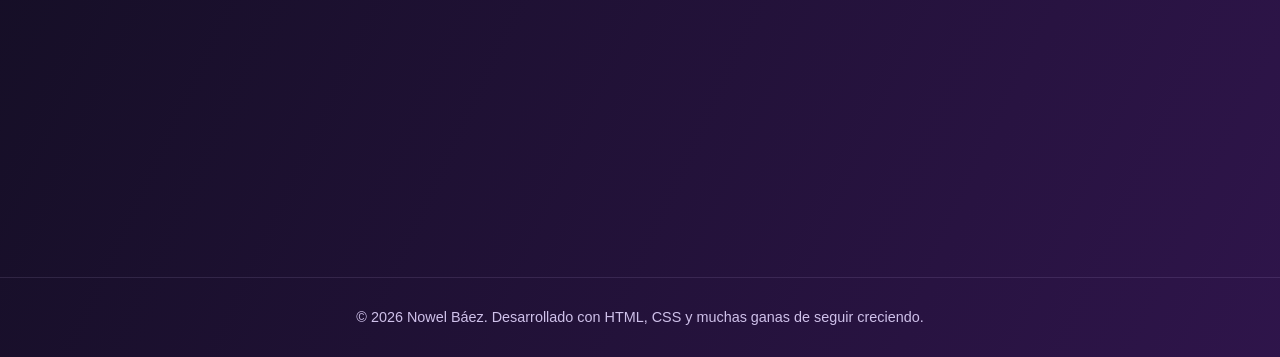
==== commit f5430e43: "feat: align portfolio introduction and skills with Android and backend projects" ====
--- a/index.html
+++ b/index.html
@@ -4,9 +4,9 @@
     <meta charset="UTF-8">
     <meta name="viewport" content="width=device-width, initial-scale=1.0">
     <title>Nowel Báez | Portafolio</title>
-    <meta name="description" content="Portafolio de Nowel Báez, desarrollador junior enfocado en Java, desarrollo web y soluciones funcionales.">
+    <meta name="description" content="Portafolio de Nowel Báez, desarrollador junior de Android y aplicaciones web. Proyectos con Kotlin, Java, Python, FastAPI y JavaScript.">
     <meta property="og:title" content="Nowel Báez | Desarrollador Junior">
-    <meta property="og:description" content="Portafolio profesional de Nowel Báez: Java, desarrollo web, proyectos académicos y soluciones funcionales.">
+    <meta property="og:description" content="Proyectos de Nowel Báez: aplicaciones Android con Kotlin, APIs con Python y FastAPI, y desarrollo web.">
     <meta property="og:image" content="img/nowel.jpg">
     <meta property="og:type" content="website">
     <link rel="stylesheet" href="style.css?v=mobile-layout-1">
@@ -21,7 +21,7 @@
                 <div class="hero-text">
                     <span class="portfolio-label">Portafolio profesional</span>
                     <h1>Hola, soy <span>Nowel Báez</span></h1>
-                    <p>Desarrollador junior enfocado en Java, desarrollo web y soluciones prácticas. Construyo proyectos claros, funcionales y pensados para seguir creciendo en el mundo laboral.</p>
+                    <p>Desarrollador junior de software con proyectos reales en Android, APIs y desarrollo web. Trabajo con Kotlin, Java, Python, FastAPI y JavaScript.</p>
                     <div class="buttons">
                         <a href="#proyectos" class="btn-primary"><i class="fas fa-layer-group"></i> Ver proyectos</a>
                         <a href="#contacto" class="btn-secondary"><i class="fas fa-paper-plane"></i> Contacto</a>
@@ -63,7 +63,7 @@
             </div>
             <div class="career-points">
                 <span><i class="fas fa-location-dot"></i> República Dominicana / remoto</span>
-                <span><i class="fas fa-laptop-code"></i> Desarrollo web y Java</span>
+                <span><i class="fas fa-laptop-code"></i> Android, APIs y desarrollo web</span>
                 <span><i class="fas fa-handshake"></i> Prácticas, colaboración o rol junior</span>
             </div>
         </div>
@@ -80,6 +80,10 @@
             <span class="skill-tag">XML</span>
             <span class="skill-tag">JSON</span>
             <span class="skill-tag">Java POO</span>
+            <span class="skill-tag">Kotlin</span>
+            <span class="skill-tag">Python</span>
+            <span class="skill-tag">FastAPI</span>
+            <span class="skill-tag">SQLite</span>
             <span class="skill-tag">MongoDB</span>
             <span class="skill-tag">GitHub</span>
         </div>
@@ -89,7 +93,7 @@
         <h2>Sobre mí</h2>
         <div class="card">
             <p>
-                Soy estudiante de la Licenciatura en Informática en la <strong>UASD</strong>, con enfoque en <strong>Java</strong> y tecnologías web, y aspiro a desarrollarme como ingeniero en sistemas.
+                Soy estudiante de la Licenciatura en Informática en la <strong>UASD</strong>, con proyectos en <strong>Android, Java, Python</strong> y tecnologías web, y aspiro a desarrollarme como ingeniero en sistemas.
                 Me gusta construir proyectos funcionales, aprender resolviendo problemas reales y trabajar en equipo para convertir ideas en soluciones útiles.
                 Actualmente sigo fortaleciendo mis habilidades en programación, bases de datos y desarrollo web.
             </p>
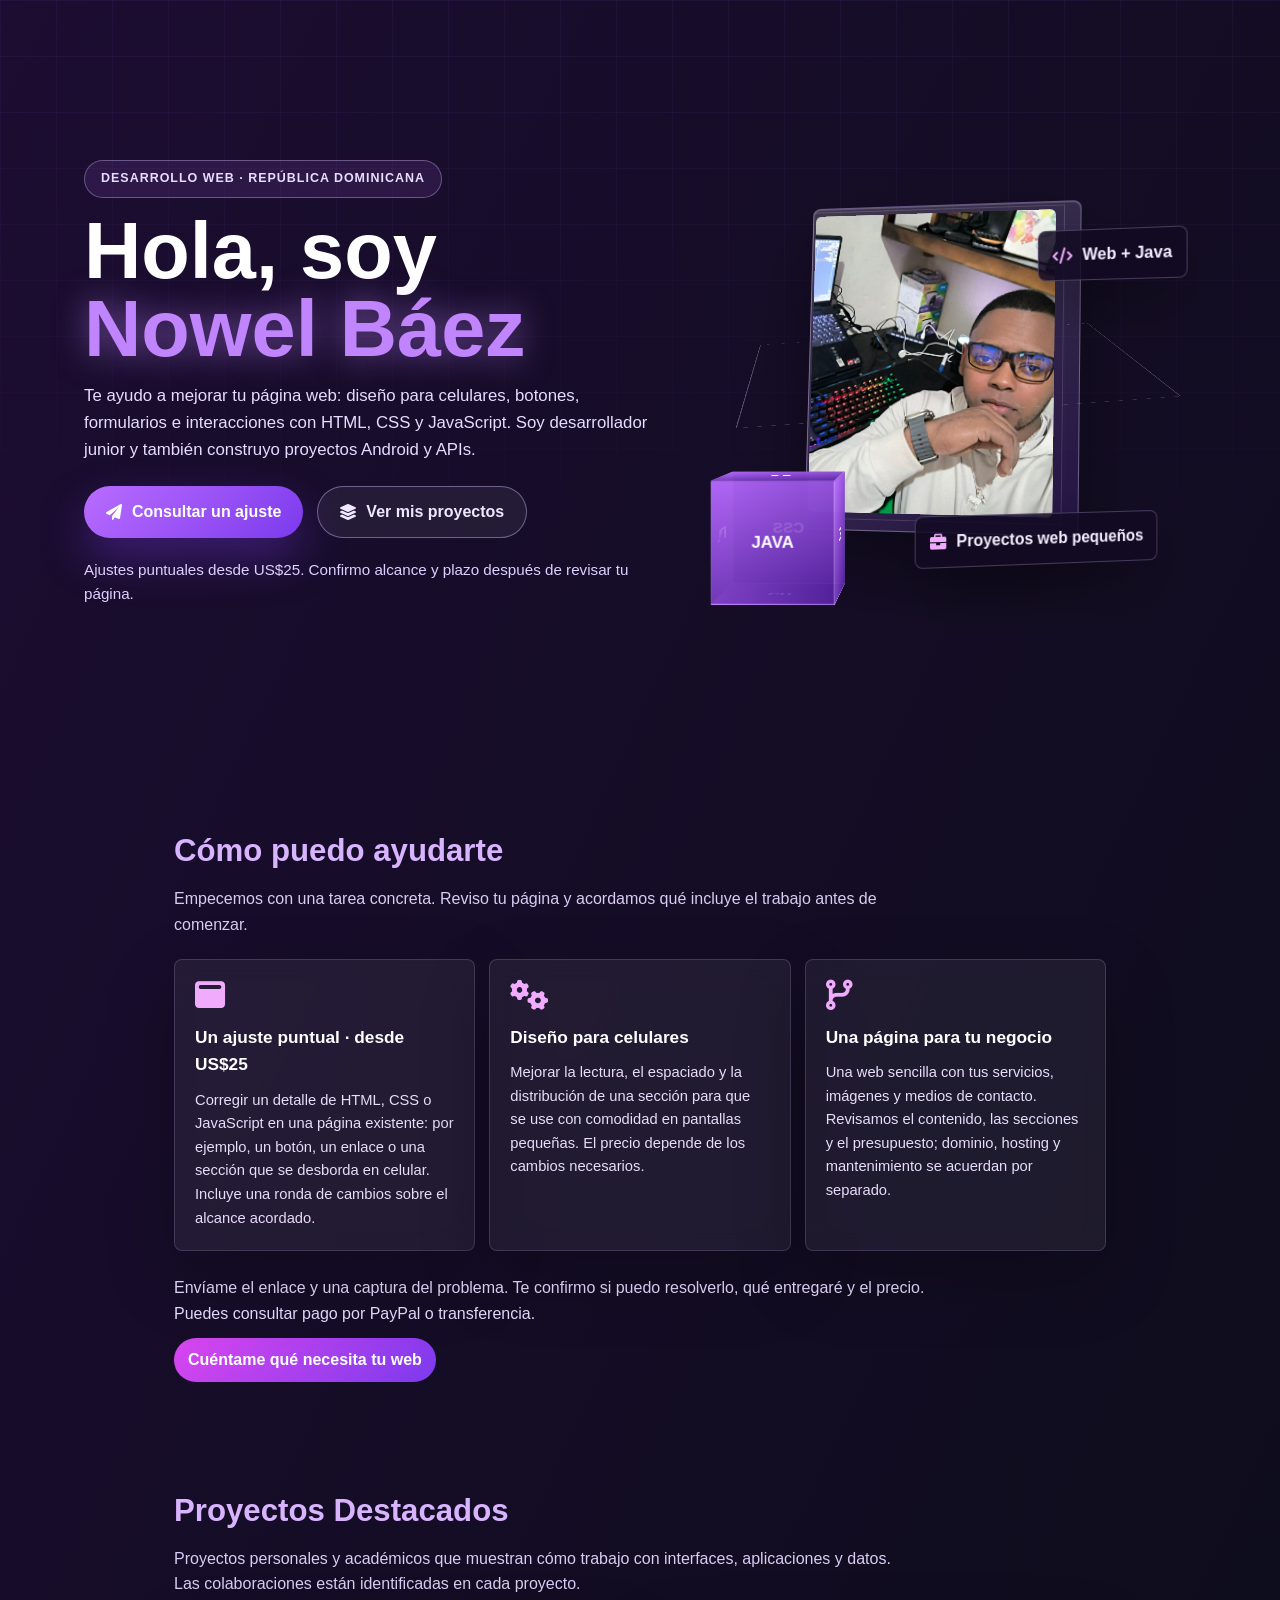
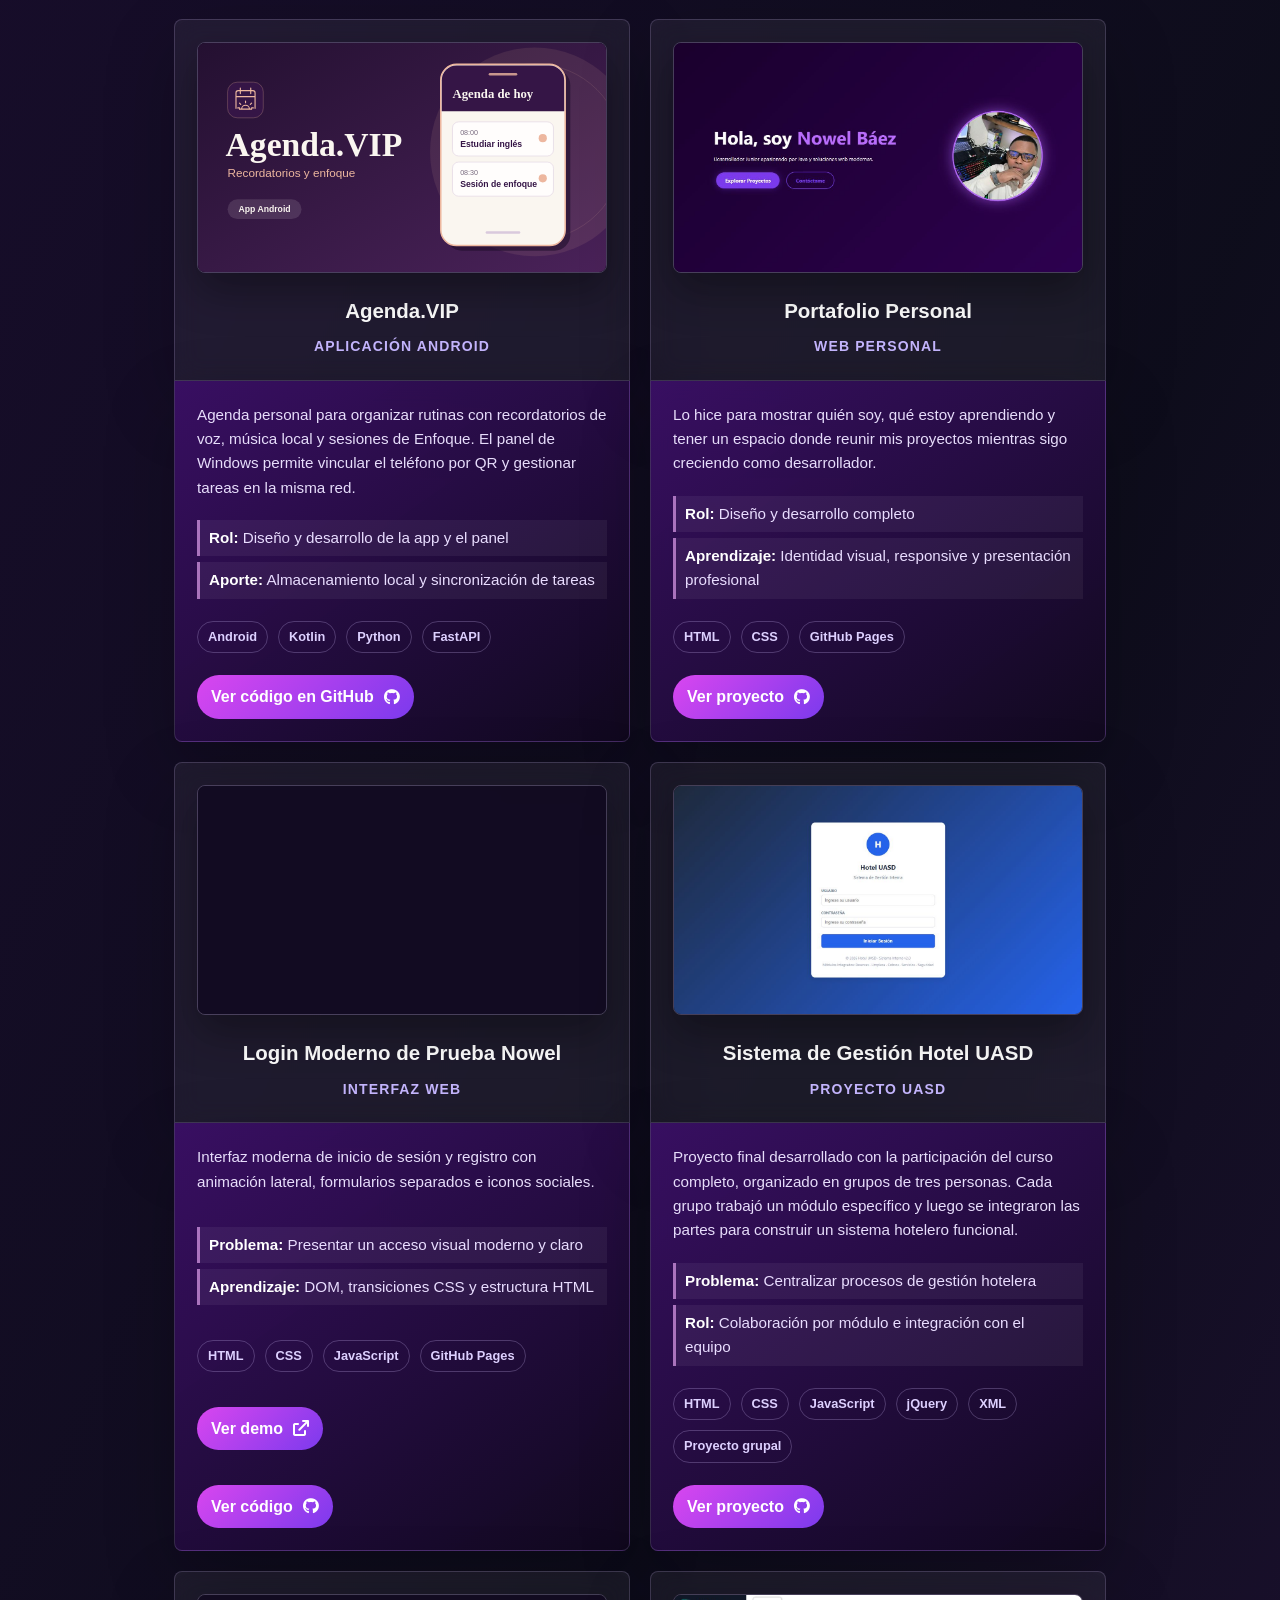
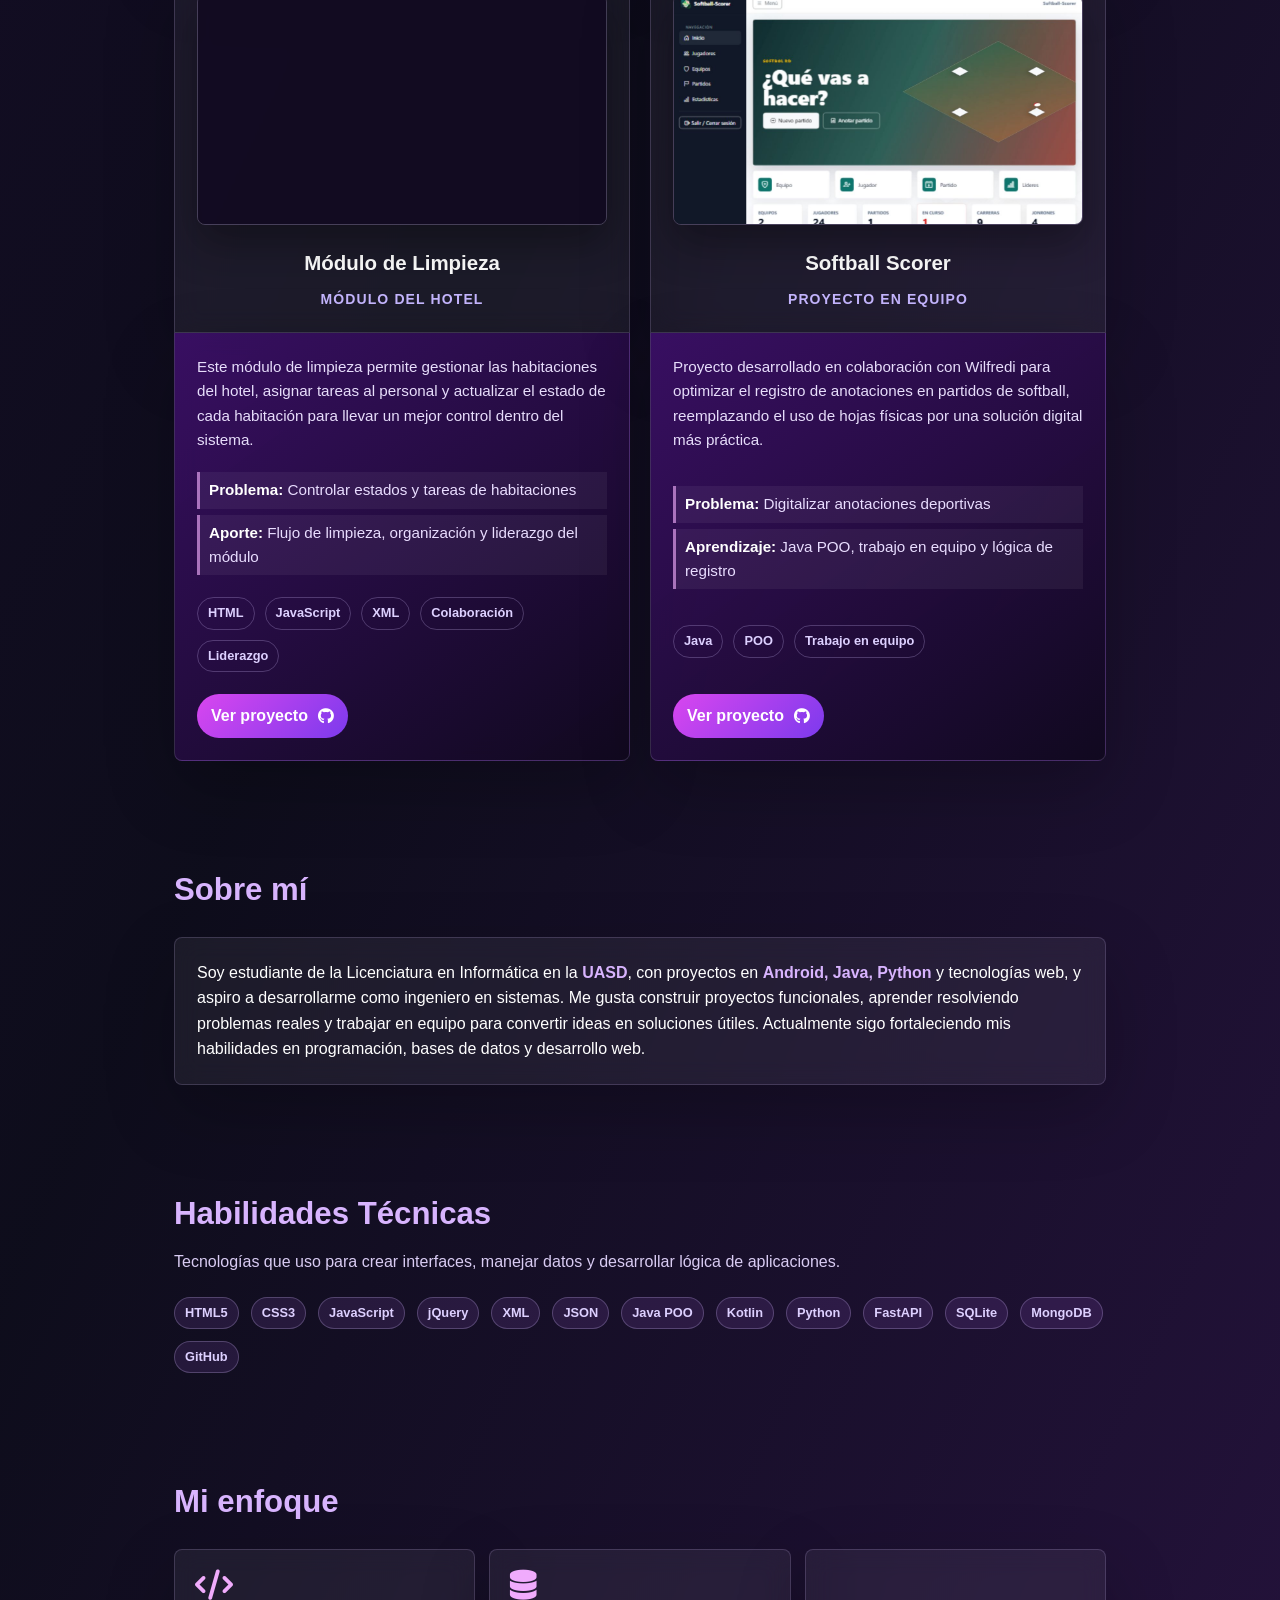
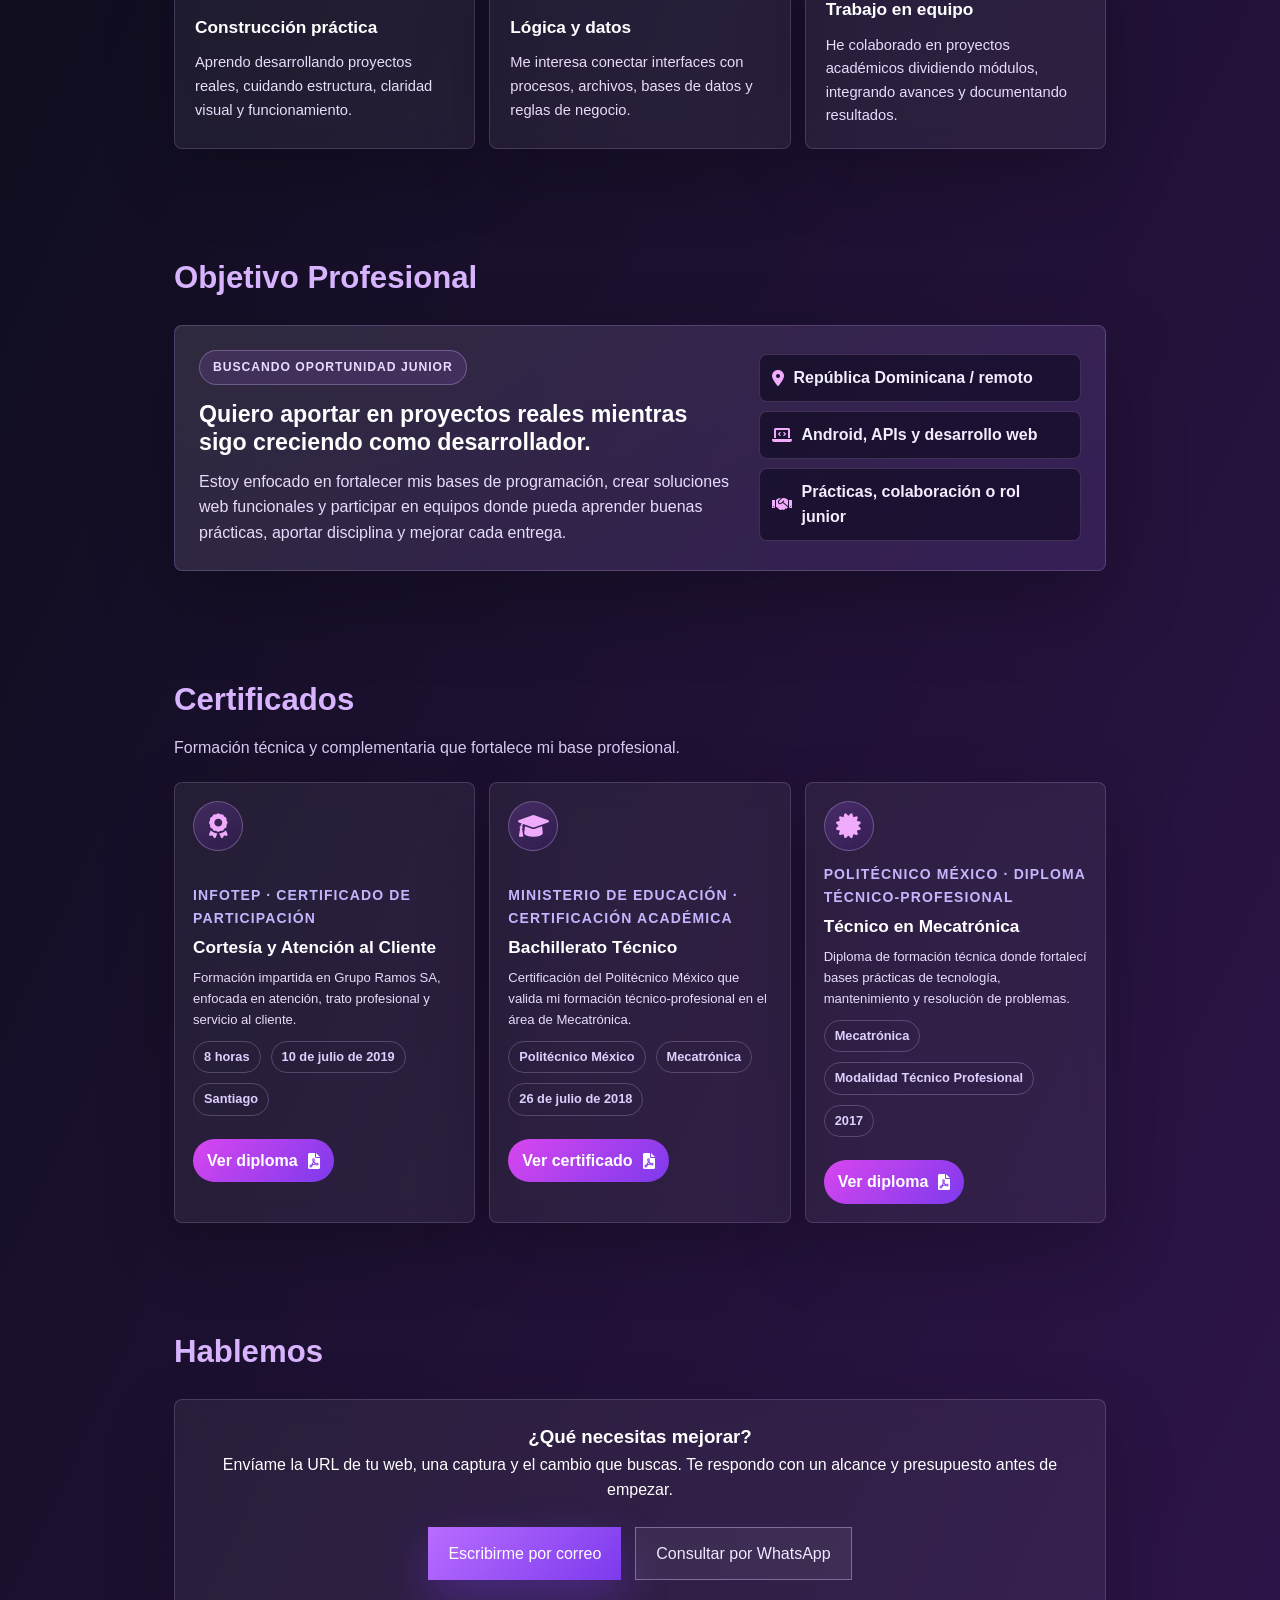
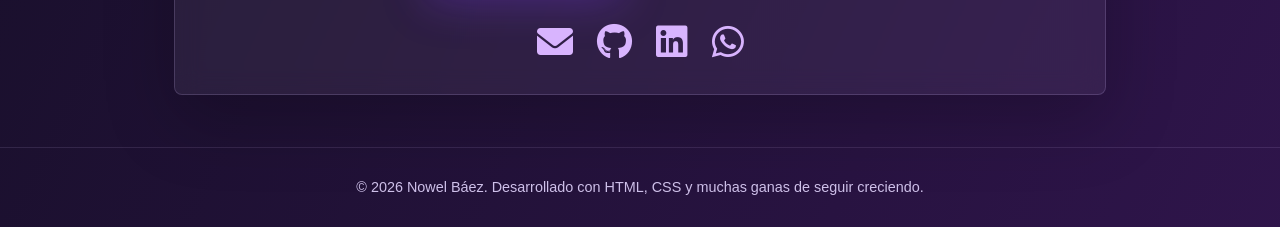
==== commit 36e26814: "Present small web services and make portfolio projects accessible" ====
--- a/index.html
+++ b/index.html
@@ -1,31 +1,35 @@
-﻿<!DOCTYPE html>
+<!DOCTYPE html>
 <html lang="es">
 <head>
     <meta charset="UTF-8">
     <meta name="viewport" content="width=device-width, initial-scale=1.0">
-    <title>Nowel Báez | Portafolio</title>
-    <meta name="description" content="Portafolio de Nowel Báez, desarrollador junior de Android y aplicaciones web. Proyectos con Kotlin, Java, Python, FastAPI y JavaScript.">
+    <title>Nowel Báez | Ajustes web y portafolio</title>
+    <meta name="description" content="Nowel Báez, desarrollador junior en República Dominicana. Ajustes de HTML, CSS y JavaScript desde US$25, páginas responsivas y proyectos de software.">
     <meta property="og:title" content="Nowel Báez | Desarrollador Junior">
-    <meta property="og:description" content="Proyectos de Nowel Báez: aplicaciones Android con Kotlin, APIs con Python y FastAPI, y desarrollo web.">
-    <meta property="og:image" content="img/nowel.jpg">
+    <meta property="og:description" content="Ajustes web pequeños con alcance acordado. Conoce mis proyectos personales y académicos y cuéntame qué necesitas mejorar.">
+    <meta property="og:image" content="https://nowelbaez2017-ux.github.io/img/nowel.jpg">
+    <meta property="og:url" content="https://nowelbaez2017-ux.github.io/">
+    <link rel="canonical" href="https://nowelbaez2017-ux.github.io/">
     <meta property="og:type" content="website">
-    <link rel="stylesheet" href="style.css?v=mobile-layout-1">
+    <link rel="stylesheet" href="style.css?v=servicios-web-20261119">
     <link rel="stylesheet" href="https://cdnjs.cloudflare.com/ajax/libs/font-awesome/6.0.0/css/all.min.css">
 </head>
 
 <body>
+    <a class="skip-link" href="#servicios">Ir a los servicios</a>
 
     <header>
         <div class="hero">
             <div class="hero-content">
                 <div class="hero-text">
-                    <span class="portfolio-label">Portafolio profesional</span>
+                    <span class="portfolio-label">Desarrollo web · República Dominicana</span>
                     <h1>Hola, soy <span>Nowel Báez</span></h1>
-                    <p>Desarrollador junior de software con proyectos reales en Android, APIs y desarrollo web. Trabajo con Kotlin, Java, Python, FastAPI y JavaScript.</p>
+                    <p>Te ayudo a mejorar tu página web: diseño para celulares, botones, formularios e interacciones con HTML, CSS y JavaScript. Soy desarrollador junior y también construyo proyectos Android y APIs.</p>
                     <div class="buttons">
-                        <a href="#proyectos" class="btn-primary"><i class="fas fa-layer-group"></i> Ver proyectos</a>
-                        <a href="#contacto" class="btn-secondary"><i class="fas fa-paper-plane"></i> Contacto</a>
-                    </div>
+                        <a href="#contacto" class="btn-primary"><i class="fas fa-paper-plane" aria-hidden="true"></i> Consultar un ajuste</a>
+                        <a href="#proyectos" class="btn-secondary"><i class="fas fa-layer-group" aria-hidden="true"></i> Ver mis proyectos</a>
+                    </div>
+                    <p class="offer-note">Ajustes puntuales desde US$25. Confirmo alcance y plazo después de revisar tu página.</p>
                 </div>
                 <div class="hero-visual" aria-label="Presentación visual de Nowel">
                     <div class="profile-card tilt-card">
@@ -46,26 +50,229 @@
                     </div>
                     <div class="floating-card floating-card-two">
                         <i class="fas fa-briefcase"></i>
-                        <span>Listo para crecer</span>
+                        <span>Proyectos web pequeños</span>
                     </div>
                 </div>
             </div>
         </div>
     </header>
 
-    <section id="objetivo" class="reveal-section">
-        <h2>Objetivo Profesional</h2>
-        <div class="career-card">
-            <div>
-                <span class="section-badge">Buscando oportunidad junior</span>
-                <h3>Quiero aportar en proyectos reales mientras sigo creciendo como desarrollador.</h3>
-                <p>Estoy enfocado en fortalecer mis bases de programación, crear soluciones web funcionales y participar en equipos donde pueda aprender buenas prácticas, aportar disciplina y mejorar cada entrega.</p>
-            </div>
-            <div class="career-points">
-                <span><i class="fas fa-location-dot"></i> República Dominicana / remoto</span>
-                <span><i class="fas fa-laptop-code"></i> Android, APIs y desarrollo web</span>
-                <span><i class="fas fa-handshake"></i> Prácticas, colaboración o rol junior</span>
-            </div>
+    <section id="servicios" class="reveal-section">
+        <h2>Cómo puedo ayudarte</h2>
+        <p class="section-intro">Empecemos con una tarea concreta. Reviso tu página y acordamos qué incluye el trabajo antes de comenzar.</p>
+        <div class="service-grid">
+            <article class="service-card">
+                <i class="fas fa-window-maximize"></i>
+                <h3>Un ajuste puntual · desde US$25</h3>
+                <p>Corregir un detalle de HTML, CSS o JavaScript en una página existente: por ejemplo, un botón, un enlace o una sección que se desborda en celular. Incluye una ronda de cambios sobre el alcance acordado.</p>
+            </article>
+            <article class="service-card">
+                <i class="fas fa-gears"></i>
+                <h3>Diseño para celulares</h3>
+                <p>Mejorar la lectura, el espaciado y la distribución de una sección para que se use con comodidad en pantallas pequeñas. El precio depende de los cambios necesarios.</p>
+            </article>
+            <article class="service-card">
+                <i class="fas fa-code-branch"></i>
+                <h3>Una página para tu negocio</h3>
+                <p>Una web sencilla con tus servicios, imágenes y medios de contacto. Revisamos el contenido, las secciones y el presupuesto; dominio, hosting y mantenimiento se acuerdan por separado.</p>
+            </article>
+        </div>
+        <p class="service-process">Envíame el enlace y una captura del problema. Te confirmo si puedo resolverlo, qué entregaré y el precio. Puedes consultar pago por PayPal o transferencia.</p>
+        <a href="#contacto" class="project-link">Cuéntame qué necesita tu web</a>
+    </section>
+
+    <section id="proyectos" class="reveal-section">
+        <h2>Proyectos Destacados</h2>
+        <p class="section-intro">Proyectos personales y académicos que muestran cómo trabajo con interfaces, aplicaciones y datos. Las colaboraciones están identificadas en cada proyecto.</p>
+        <div class="projects-grid">
+            <article id="agenda-vip" class="project-card">
+                <div class="project-card-inner">
+                    <div class="project-face project-front">
+                        <figure class="project-preview">
+                            <img src="img/proyectos/agenda-vip.svg" alt="Ilustración de Agenda.VIP con el calendario de la app y una agenda de ejemplo" width="800" height="450" loading="lazy" decoding="async">
+                        </figure>
+                        <h3>Agenda.VIP</h3>
+                        <span class="project-kicker">Aplicación Android</span>
+                    </div>
+                    <div class="project-face project-back">
+                        <h3>Agenda.VIP</h3>
+                        <p>Agenda personal para organizar rutinas con recordatorios de voz, música local y sesiones de Enfoque. El panel de Windows permite vincular el teléfono por QR y gestionar tareas en la misma red.</p>
+                        <div class="project-meta">
+                            <span><strong>Rol:</strong> Diseño y desarrollo de la app y el panel</span>
+                            <span><strong>Aporte:</strong> Almacenamiento local y sincronización de tareas</span>
+                        </div>
+                        <div class="project-tags">
+                            <span>Android</span>
+                            <span>Kotlin</span>
+                            <span>Python</span>
+                            <span>FastAPI</span>
+                        </div>
+                        <a href="https://github.com/nowelbaez2017-ux/Agenda.VIP" target="_blank" rel="noopener noreferrer" class="project-link">
+                            Ver código en GitHub <i class="fab fa-github" aria-hidden="true"></i>
+                        </a>
+                    </div>
+                </div>
+            </article>
+
+            <article class="project-card">
+                <div class="project-card-inner">
+                    <div class="project-face project-front">
+                        <figure class="project-preview">
+                            <img src="img/proyectos/portafolio.png" alt="Vista del portafolio personal ejecutado" width="1264" height="720" loading="lazy" decoding="async">
+                        </figure>
+                        <h3>Portafolio Personal</h3>
+                        <span class="project-kicker">Web personal</span>
+                    </div>
+                    <div class="project-face project-back">
+                        <h3>Portafolio Personal</h3>
+                        <p>Lo hice para mostrar quién soy, qué estoy aprendiendo y tener un espacio donde reunir mis proyectos mientras sigo creciendo como desarrollador.</p>
+                        <div class="project-meta">
+                            <span><strong>Rol:</strong> Diseño y desarrollo completo</span>
+                            <span><strong>Aprendizaje:</strong> Identidad visual, responsive y presentación profesional</span>
+                        </div>
+                        <div class="project-tags">
+                            <span>HTML</span>
+                            <span>CSS</span>
+                            <span>GitHub Pages</span>
+                        </div>
+                        <a href="https://github.com/nowelbaez2017-ux/nowelbaez2017-ux.github.io" target="_blank" rel="noopener noreferrer" class="project-link">
+                            Ver proyecto <i class="fab fa-github"></i>
+                        </a>
+                    </div>
+                </div>
+            </article>
+
+            <article class="project-card">
+                <div class="project-card-inner">
+                    <div class="project-face project-front">
+                        <figure class="project-preview">
+                            <img src="img/proyectos/login-moderno-de-prueba-nowel.png" alt="Vista del Login Moderno de Prueba Nowel ejecutado" width="1280" height="720" loading="lazy" decoding="async">
+                        </figure>
+                        <h3>Login Moderno de Prueba Nowel</h3>
+                        <span class="project-kicker">Interfaz web</span>
+                    </div>
+                    <div class="project-face project-back">
+                        <h3>Login Moderno de Prueba Nowel</h3>
+                        <p>Interfaz moderna de inicio de sesión y registro con animación lateral, formularios separados e iconos sociales.</p>
+                        <div class="project-meta">
+                            <span><strong>Problema:</strong> Presentar un acceso visual moderno y claro</span>
+                            <span><strong>Aprendizaje:</strong> DOM, transiciones CSS y estructura HTML</span>
+                        </div>
+                        <div class="project-tags">
+                            <span>HTML</span>
+                            <span>CSS</span>
+                            <span>JavaScript</span>
+                            <span>GitHub Pages</span>
+                        </div>
+                        <a href="login-moderno-de-prueba-nowel/" target="_blank" rel="noopener noreferrer" class="project-link">
+                            Ver demo <i class="fas fa-arrow-up-right-from-square"></i>
+                        </a>
+                        <a href="https://github.com/nowelbaez2017-ux/nowelbaez2017-ux.github.io/tree/main/login-moderno-de-prueba-nowel" target="_blank" rel="noopener noreferrer" class="project-link">
+                            Ver código <i class="fab fa-github"></i>
+                        </a>
+                    </div>
+                </div>
+            </article>
+
+            <article class="project-card">
+                <div class="project-card-inner">
+                    <div class="project-face project-front">
+                        <figure class="project-preview">
+                            <img src="img/proyectos/hotel-uasd.png" alt="Pantalla de acceso del Sistema de Gestión Hotel UASD" width="1280" height="720" loading="lazy" decoding="async">
+                        </figure>
+                        <h3>Sistema de Gestión Hotel UASD</h3>
+                        <span class="project-kicker">Proyecto UASD</span>
+                    </div>
+                    <div class="project-face project-back">
+                        <h3>Sistema de Gestión Hotel UASD</h3>
+                        <p>Proyecto final desarrollado con la participación del curso completo, organizado en grupos de tres personas. Cada grupo trabajó un módulo específico y luego se integraron las partes para construir un sistema hotelero funcional.</p>
+                        <div class="project-meta">
+                            <span><strong>Problema:</strong> Centralizar procesos de gestión hotelera</span>
+                            <span><strong>Rol:</strong> Colaboración por módulo e integración con el equipo</span>
+                        </div>
+                        <div class="project-tags">
+                            <span>HTML</span>
+                            <span>CSS</span>
+                            <span>JavaScript</span>
+                            <span>jQuery</span>
+                            <span>XML</span>
+                            <span>Proyecto grupal</span>
+                        </div>
+                        <a href="https://github.com/nowelbaez2017-ux/sistema-hotelero-uasd" target="_blank" rel="noopener noreferrer" class="project-link">
+                            Ver proyecto <i class="fab fa-github"></i>
+                        </a>
+                    </div>
+                </div>
+            </article>
+
+            <article class="project-card">
+                <div class="project-card-inner">
+                    <div class="project-face project-front">
+                        <figure class="project-preview">
+                            <img src="img/proyectos/modulo-limpieza.png" alt="Vista del módulo de limpieza del hotel ejecutado" width="1274" height="720" loading="lazy" decoding="async">
+                        </figure>
+                        <h3>Módulo de Limpieza</h3>
+                        <span class="project-kicker">Módulo del hotel</span>
+                    </div>
+                    <div class="project-face project-back">
+                        <h3>Módulo de Limpieza</h3>
+                        <p>Este módulo de limpieza permite gestionar las habitaciones del hotel, asignar tareas al personal y actualizar el estado de cada habitación para llevar un mejor control dentro del sistema.</p>
+                        <div class="project-meta">
+                            <span><strong>Problema:</strong> Controlar estados y tareas de habitaciones</span>
+                            <span><strong>Aporte:</strong> Flujo de limpieza, organización y liderazgo del módulo</span>
+                        </div>
+                        <div class="project-tags">
+                            <span>HTML</span>
+                            <span>JavaScript</span>
+                            <span>XML</span>
+                            <span>Colaboración</span>
+                            <span>Liderazgo</span>
+                        </div>
+                        <a href="https://github.com/nabxo/sistema-hotelero-limpieza" target="_blank" rel="noopener noreferrer" class="project-link">
+                            Ver proyecto <i class="fab fa-github"></i>
+                        </a>
+                    </div>
+                </div>
+            </article>
+
+            <article class="project-card">
+                <div class="project-card-inner">
+                    <div class="project-face project-front">
+                        <figure class="project-preview">
+                            <img src="img/proyectos/softball-scorer.png" alt="Pantalla de acceso de Softball Scorer" width="1264" height="720" loading="lazy" decoding="async">
+                        </figure>
+                        <h3>Softball Scorer</h3>
+                        <span class="project-kicker">Proyecto en equipo</span>
+                    </div>
+                    <div class="project-face project-back">
+                        <h3>Softball Scorer</h3>
+                        <p>Proyecto desarrollado en colaboración con Wilfredi para optimizar el registro de anotaciones en partidos de softball, reemplazando el uso de hojas físicas por una solución digital más práctica.</p>
+                        <div class="project-meta">
+                            <span><strong>Problema:</strong> Digitalizar anotaciones deportivas</span>
+                            <span><strong>Aprendizaje:</strong> Java POO, trabajo en equipo y lógica de registro</span>
+                        </div>
+                        <div class="project-tags">
+                            <span>Java</span>
+                            <span>POO</span>
+                            <span>Trabajo en equipo</span>
+                        </div>
+                        <a href="https://github.com/wilfredysilverio/Softball-Scorer" target="_blank" rel="noopener noreferrer" class="project-link">
+                            Ver proyecto <i class="fab fa-github"></i>
+                        </a>
+                    </div>
+                </div>
+            </article>
+        </div>
+    </section>
+
+    <section id="sobre-mi" class="reveal-section">
+        <h2>Sobre mí</h2>
+        <div class="card">
+            <p>
+                Soy estudiante de la Licenciatura en Informática en la <strong>UASD</strong>, con proyectos en <strong>Android, Java, Python</strong> y tecnologías web, y aspiro a desarrollarme como ingeniero en sistemas.
+                Me gusta construir proyectos funcionales, aprender resolviendo problemas reales y trabajar en equipo para convertir ideas en soluciones útiles.
+                Actualmente sigo fortaleciendo mis habilidades en programación, bases de datos y desarrollo web.
+            </p>
         </div>
     </section>
 
@@ -89,17 +296,6 @@
         </div>
     </section>
 
-    <section id="sobre-mi" class="reveal-section">
-        <h2>Sobre mí</h2>
-        <div class="card">
-            <p>
-                Soy estudiante de la Licenciatura en Informática en la <strong>UASD</strong>, con proyectos en <strong>Android, Java, Python</strong> y tecnologías web, y aspiro a desarrollarme como ingeniero en sistemas.
-                Me gusta construir proyectos funcionales, aprender resolviendo problemas reales y trabajar en equipo para convertir ideas en soluciones útiles.
-                Actualmente sigo fortaleciendo mis habilidades en programación, bases de datos y desarrollo web.
-            </p>
-        </div>
-    </section>
-
     <section id="enfoque" class="reveal-section">
         <h2>Mi enfoque</h2>
         <div class="focus-grid">
@@ -121,25 +317,19 @@
         </div>
     </section>
 
-    <section id="servicios" class="reveal-section">
-        <h2>Lo que puedo construir</h2>
-        <p class="section-intro">Áreas donde puedo aportar valor como desarrollador junior y seguir subiendo de nivel con práctica real.</p>
-        <div class="service-grid">
-            <article class="service-card">
-                <i class="fas fa-window-maximize"></i>
-                <h3>Páginas web responsivas</h3>
-                <p>Interfaces limpias, adaptadas a celular y desktop, con estructura clara para presentar proyectos o negocios.</p>
-            </article>
-            <article class="service-card">
-                <i class="fas fa-gears"></i>
-                <h3>Módulos administrativos</h3>
-                <p>Vistas para registrar, consultar y organizar información, como habitaciones, tareas, usuarios o reportes.</p>
-            </article>
-            <article class="service-card">
-                <i class="fas fa-code-branch"></i>
-                <h3>Mejoras e integración</h3>
-                <p>Corrección de detalles visuales, organización de código, integración de módulos y colaboración en equipo.</p>
-            </article>
+    <section id="objetivo" class="reveal-section">
+        <h2>Objetivo Profesional</h2>
+        <div class="career-card">
+            <div>
+                <span class="section-badge">Buscando oportunidad junior</span>
+                <h3>Quiero aportar en proyectos reales mientras sigo creciendo como desarrollador.</h3>
+                <p>Estoy enfocado en fortalecer mis bases de programación, crear soluciones web funcionales y participar en equipos donde pueda aprender buenas prácticas, aportar disciplina y mejorar cada entrega.</p>
+            </div>
+            <div class="career-points">
+                <span><i class="fas fa-location-dot"></i> República Dominicana / remoto</span>
+                <span><i class="fas fa-laptop-code"></i> Android, APIs y desarrollo web</span>
+                <span><i class="fas fa-handshake"></i> Prácticas, colaboración o rol junior</span>
+            </div>
         </div>
     </section>
 
@@ -206,194 +396,15 @@
         </div>
     </section>
 
-    <section id="proyectos" class="reveal-section">
-        <h2>Proyectos Destacados</h2>
-        <p class="section-intro">Una selección de proyectos de desarrollo web, Android y Java, con trabajos personales y en equipo.</p>
-        <div class="projects-grid">
-            <article id="agenda-vip" class="project-card">
-                <div class="project-card-inner">
-                    <div class="project-face project-front">
-                        <figure class="project-preview">
-                            <img src="img/proyectos/agenda-vip.svg" alt="Ilustración de Agenda.VIP con el calendario de la app y una agenda de ejemplo" width="800" height="450" loading="lazy" decoding="async">
-                        </figure>
-                        <h3>Agenda.VIP</h3>
-                        <span class="project-kicker">Aplicación Android</span>
-                    </div>
-                    <div class="project-face project-back">
-                        <h3>Agenda.VIP</h3>
-                        <p>Agenda personal para organizar rutinas con recordatorios de voz, música local y sesiones de Enfoque. El panel de Windows permite vincular el teléfono por QR y gestionar tareas en la misma red.</p>
-                        <div class="project-meta">
-                            <span><strong>Rol:</strong> Diseño y desarrollo de la app y el panel</span>
-                            <span><strong>Aporte:</strong> Almacenamiento local y sincronización de tareas</span>
-                        </div>
-                        <div class="project-tags">
-                            <span>Android</span>
-                            <span>Kotlin</span>
-                            <span>Python</span>
-                            <span>FastAPI</span>
-                        </div>
-                        <a href="https://github.com/nowelbaez2017-ux/Agenda.VIP" target="_blank" rel="noopener noreferrer" class="project-link">
-                            Ver código en GitHub <i class="fab fa-github" aria-hidden="true"></i>
-                        </a>
-                    </div>
-                </div>
-            </article>
-
-            <article class="project-card">
-                <div class="project-card-inner">
-                    <div class="project-face project-front">
-                        <figure class="project-preview">
-                            <img src="img/proyectos/portafolio.png" alt="Vista del portafolio personal ejecutado" width="1264" height="720" loading="lazy" decoding="async">
-                        </figure>
-                        <h3>Portafolio Personal</h3>
-                        <span class="project-kicker">Web personal</span>
-                    </div>
-                    <div class="project-face project-back">
-                        <h3>Portafolio Personal</h3>
-                        <p>Lo hice para mostrar quién soy, qué estoy aprendiendo y tener un espacio donde reunir mis proyectos mientras sigo creciendo como desarrollador.</p>
-                        <div class="project-meta">
-                            <span><strong>Rol:</strong> Diseño y desarrollo completo</span>
-                            <span><strong>Aprendizaje:</strong> Identidad visual, responsive y presentación profesional</span>
-                        </div>
-                        <div class="project-tags">
-                            <span>HTML</span>
-                            <span>CSS</span>
-                            <span>GitHub Pages</span>
-                        </div>
-                        <a href="https://github.com/nowelbaez2017-ux/nowelbaez2017-ux.github.io" target="_blank" rel="noopener noreferrer" class="project-link">
-                            Ver proyecto <i class="fab fa-github"></i>
-                        </a>
-                    </div>
-                </div>
-            </article>
-
-            <article class="project-card">
-                <div class="project-card-inner">
-                    <div class="project-face project-front">
-                        <figure class="project-preview">
-                            <img src="img/proyectos/login-moderno-de-prueba-nowel.png" alt="Vista del Login Moderno de Prueba Nowel ejecutado" width="1280" height="720" loading="lazy" decoding="async">
-                        </figure>
-                        <h3>Login Moderno de Prueba Nowel</h3>
-                        <span class="project-kicker">Interfaz web</span>
-                    </div>
-                    <div class="project-face project-back">
-                        <h3>Login Moderno de Prueba Nowel</h3>
-                        <p>Interfaz moderna de inicio de sesión y registro con animación lateral, formularios separados e iconos sociales.</p>
-                        <div class="project-meta">
-                            <span><strong>Problema:</strong> Presentar un acceso visual moderno y claro</span>
-                            <span><strong>Aprendizaje:</strong> DOM, transiciones CSS y estructura HTML</span>
-                        </div>
-                        <div class="project-tags">
-                            <span>HTML</span>
-                            <span>CSS</span>
-                            <span>JavaScript</span>
-                            <span>GitHub Pages</span>
-                        </div>
-                        <a href="login-moderno-de-prueba-nowel/" target="_blank" rel="noopener noreferrer" class="project-link">
-                            Ver demo <i class="fas fa-arrow-up-right-from-square"></i>
-                        </a>
-                        <a href="https://github.com/nowelbaez2017-ux/nowelbaez2017-ux.github.io/tree/main/login-moderno-de-prueba-nowel" target="_blank" rel="noopener noreferrer" class="project-link">
-                            Ver codigo <i class="fab fa-github"></i>
-                        </a>
-                    </div>
-                </div>
-            </article>
-
-            <article class="project-card">
-                <div class="project-card-inner">
-                    <div class="project-face project-front">
-                        <figure class="project-preview">
-                            <img src="img/proyectos/hotel-uasd.png" alt="Pantalla de acceso del Sistema de Gestión Hotel UASD" width="1280" height="720" loading="lazy" decoding="async">
-                        </figure>
-                        <h3>Sistema de Gestión Hotel UASD</h3>
-                        <span class="project-kicker">Proyecto UASD</span>
-                    </div>
-                    <div class="project-face project-back">
-                        <h3>Sistema de Gestión Hotel UASD</h3>
-                        <p>Proyecto final desarrollado con la participación del curso completo, organizado en grupos de tres personas. Cada grupo trabajó un módulo específico y luego se integraron las partes para construir un sistema hotelero funcional.</p>
-                        <div class="project-meta">
-                            <span><strong>Problema:</strong> Centralizar procesos de gestión hotelera</span>
-                            <span><strong>Rol:</strong> Colaboración por módulo e integración con el equipo</span>
-                        </div>
-                        <div class="project-tags">
-                            <span>HTML</span>
-                            <span>CSS</span>
-                            <span>JavaScript</span>
-                            <span>jQuery</span>
-                            <span>XML</span>
-                            <span>Proyecto grupal</span>
-                        </div>
-                        <a href="https://github.com/nowelbaez2017-ux/sistema-hotelero-uasd" target="_blank" rel="noopener noreferrer" class="project-link">
-                            Ver proyecto <i class="fab fa-github"></i>
-                        </a>
-                    </div>
-                </div>
-            </article>
-
-            <article class="project-card">
-                <div class="project-card-inner">
-                    <div class="project-face project-front">
-                        <figure class="project-preview">
-                            <img src="img/proyectos/modulo-limpieza.png" alt="Vista del módulo de limpieza del hotel ejecutado" width="1274" height="720" loading="lazy" decoding="async">
-                        </figure>
-                        <h3>Módulo de Limpieza</h3>
-                        <span class="project-kicker">Módulo del hotel</span>
-                    </div>
-                    <div class="project-face project-back">
-                        <h3>Módulo de Limpieza</h3>
-                        <p>Este módulo de limpieza permite gestionar las habitaciones del hotel, asignar tareas al personal y actualizar el estado de cada habitación para llevar un mejor control dentro del sistema.</p>
-                        <div class="project-meta">
-                            <span><strong>Problema:</strong> Controlar estados y tareas de habitaciones</span>
-                            <span><strong>Aporte:</strong> Flujo de limpieza, organización y liderazgo del módulo</span>
-                        </div>
-                        <div class="project-tags">
-                            <span>HTML</span>
-                            <span>JavaScript</span>
-                            <span>XML</span>
-                            <span>Colaboración</span>
-                            <span>Liderazgo</span>
-                        </div>
-                        <a href="https://github.com/nabxo/sistema-hotelero-limpieza" target="_blank" rel="noopener noreferrer" class="project-link">
-                            Ver proyecto <i class="fab fa-github"></i>
-                        </a>
-                    </div>
-                </div>
-            </article>
-
-            <article class="project-card">
-                <div class="project-card-inner">
-                    <div class="project-face project-front">
-                        <figure class="project-preview">
-                            <img src="img/proyectos/softball-scorer.png" alt="Pantalla de acceso de Softball Scorer" width="1264" height="720" loading="lazy" decoding="async">
-                        </figure>
-                        <h3>Softball Scorer</h3>
-                        <span class="project-kicker">Proyecto en equipo</span>
-                    </div>
-                    <div class="project-face project-back">
-                        <h3>Softball Scorer</h3>
-                        <p>Proyecto desarrollado en colaboración con Wilfredi para optimizar el registro de anotaciones en partidos de softball, reemplazando el uso de hojas físicas por una solución digital más práctica.</p>
-                        <div class="project-meta">
-                            <span><strong>Problema:</strong> Digitalizar anotaciones deportivas</span>
-                            <span><strong>Aprendizaje:</strong> Java POO, trabajo en equipo y lógica de registro</span>
-                        </div>
-                        <div class="project-tags">
-                            <span>Java</span>
-                            <span>POO</span>
-                            <span>Trabajo en equipo</span>
-                        </div>
-                        <a href="https://github.com/wilfredysilverio/Softball-Scorer" target="_blank" rel="noopener noreferrer" class="project-link">
-                            Ver proyecto <i class="fab fa-github"></i>
-                        </a>
-                    </div>
-                </div>
-            </article>
-        </div>
-    </section>
-
     <section id="contacto" class="reveal-section">
         <h2>Hablemos</h2>
         <div class="card contact-card">
-            <p>¿Tienes una propuesta o quieres saludar? Usa cualquiera de estos medios.</p>
+            <h3>¿Qué necesitas mejorar?</h3>
+            <p>Envíame la URL de tu web, una captura y el cambio que buscas. Te respondo con un alcance y presupuesto antes de empezar.</p>
+            <div class="contact-actions">
+                <a class="btn-primary" href="mailto:NowelBaez2017@gmail.com?subject=Consulta%20sobre%20un%20ajuste%20web&amp;body=Hola%20Nowel%2C%20mi%20web%20es%3A%20%0AEl%20cambio%20que%20necesito%20es%3A%20%0AMi%20plazo%20es%3A%20">Escribirme por correo</a>
+                <a class="btn-secondary" href="https://wa.me/18296310717?text=Hola%20Nowel%2C%20quiero%20consultar%20un%20ajuste%20para%20mi%20web." target="_blank" rel="noopener noreferrer">Consultar por WhatsApp</a>
+            </div>
             <div class="contact-icons">
                <a href="mailto:NowelBaez2017@gmail.com" class="social-icon" title="Enviar Email" aria-label="Enviar email a Nowel">
                 <i class="fas fa-envelope"></i>
@@ -415,7 +426,7 @@
         <p>© 2026 Nowel Báez. Desarrollado con HTML, CSS y muchas ganas de seguir creciendo.</p>
     </footer>
 
-    <script src="script.js?v=mobile-layout-1" defer></script>
+    <script src="script.js?v=servicios-web-20261119" defer></script>
 
 </body>
 </html>
--- a/style.css
+++ b/style.css
@@ -919,9 +919,6 @@
         transition: none;
     }
 
-    .focus-item,
-    .service-card,
-    .certificate-card,
     .profile-card {
         transform: translateX(-50%) rotateY(-10deg) rotateX(4deg);
     }
@@ -940,3 +937,30 @@
         transition-duration: 0.001ms !important;
     }
 }
+
+/* Servicios y lectura directa de proyectos */
+.skip-link { position: absolute; top: 12px; left: 12px; z-index: 10; padding: 12px 18px; background: #ffffff; color: #271040; border-radius: 8px; transform: translateY(-200%); }
+.skip-link:focus { transform: none; }
+a:focus-visible { outline: 3px solid #f0abfc; outline-offset: 5px; }
+.hero-text .offer-note { font-size: 0.95rem; margin-top: 20px; color: #ddd0ff; }
+.service-process { margin-top: 24px; max-width: 760px; color: #e6dcff; }
+.contact-actions { display: flex; flex-wrap: wrap; gap: 14px; justify-content: center; margin: 24px 0; }
+.contact-actions a { display: inline-flex; align-items: center; justify-content: center; padding: 13px 20px; text-decoration: none; }
+.reveal-section { opacity: 1; transform: none; }
+.project-card { min-height: 0; perspective: none; }
+.project-card-inner { display: flex; flex-direction: column; height: 100%; min-height: 0; transform: none; transform-style: flat; transition: none; }
+.project-card:hover .project-card-inner, .project-card:focus-within .project-card-inner { transform: none; }
+.project-face { position: relative; inset: auto; min-height: 0; transform: none; backface-visibility: visible; }
+.project-front { border-bottom-left-radius: 0; border-bottom-right-radius: 0; }
+.project-back { flex: 1; gap: 10px; border-top: 0; border-top-left-radius: 0; border-top-right-radius: 0; }
+.project-back h3 { display: none; }
+.project-preview, .project-front h3, .project-front .project-kicker { transform: none; }
+.project-kicker, .certificate-kicker { font-size: 0.875rem; }
+.project-back p, .project-meta span { font-size: 0.95rem; }
+@media (max-width: 640px) {
+    .contact-actions { flex-direction: column; }
+    .contact-actions a { width: 100%; }
+}
+@media (prefers-reduced-motion: reduce) {
+    *, *::before, *::after { animation: none !important; transition: none !important; }
+}
